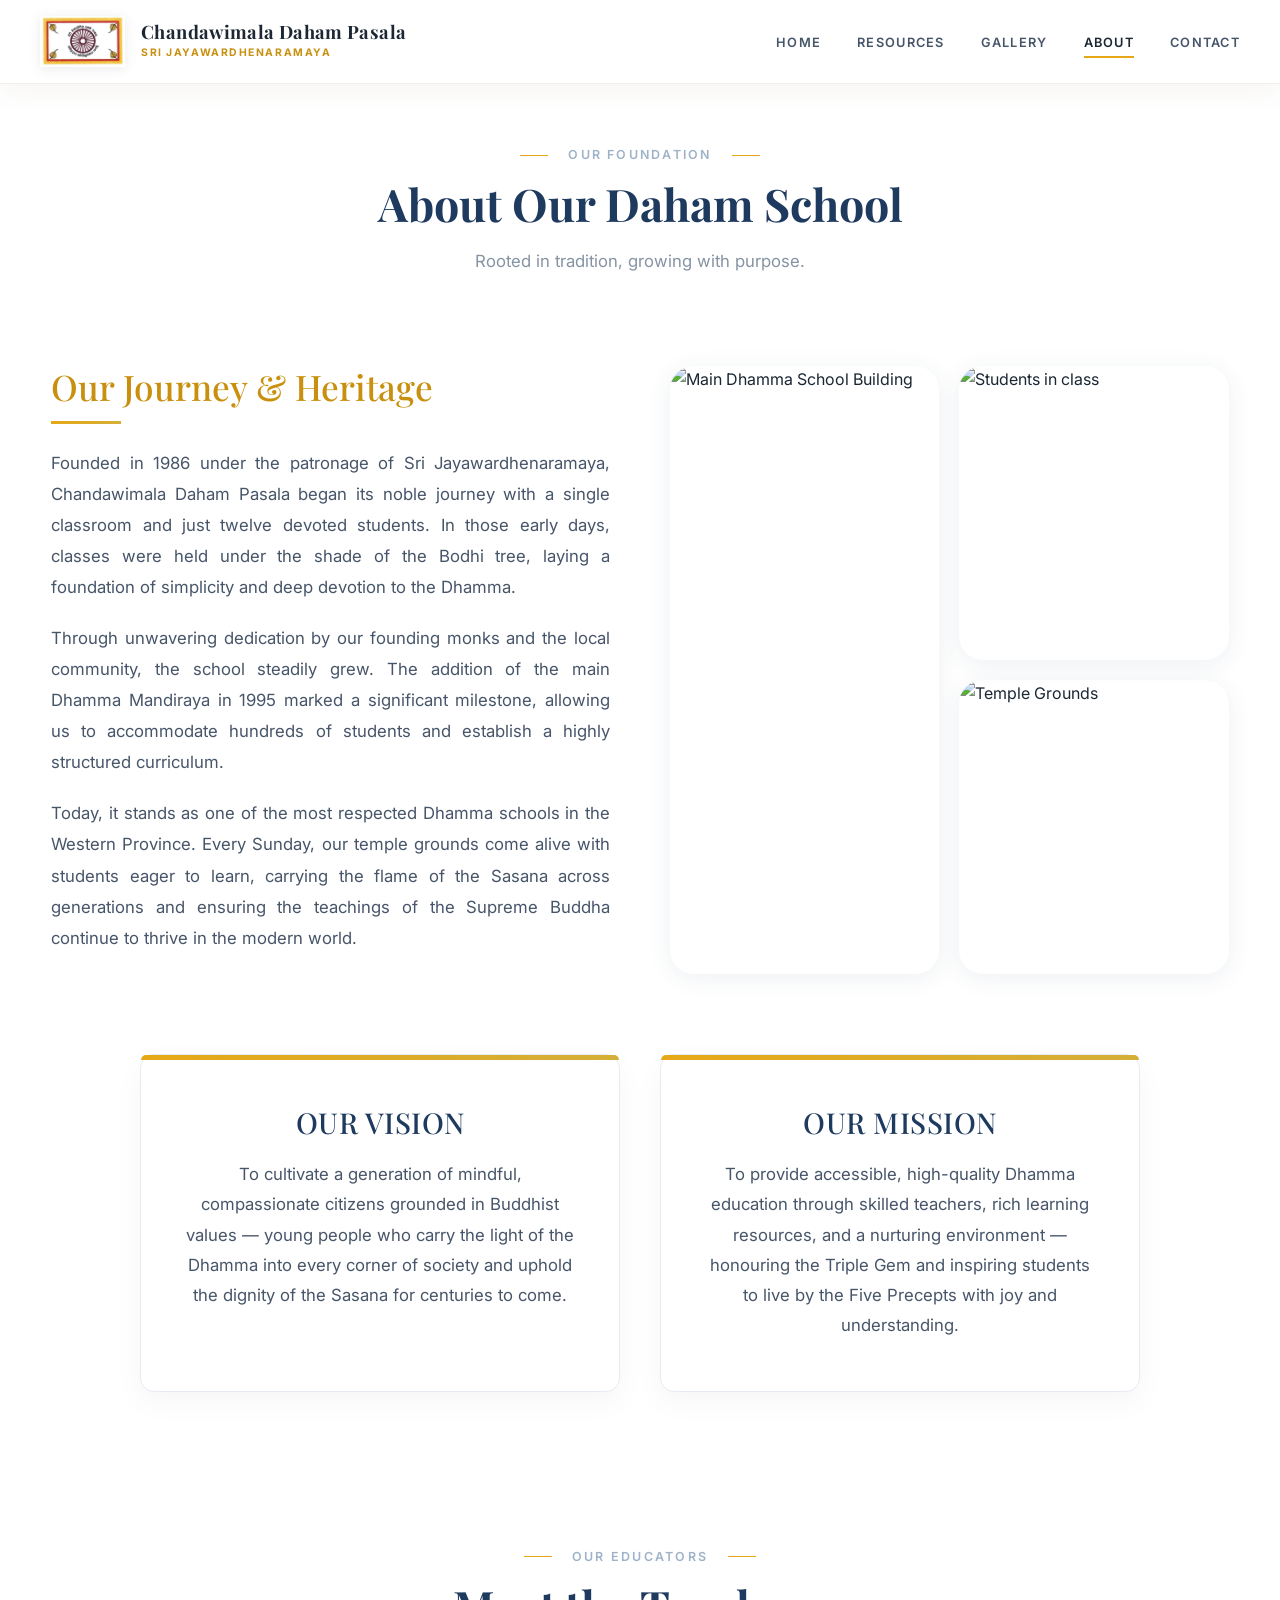
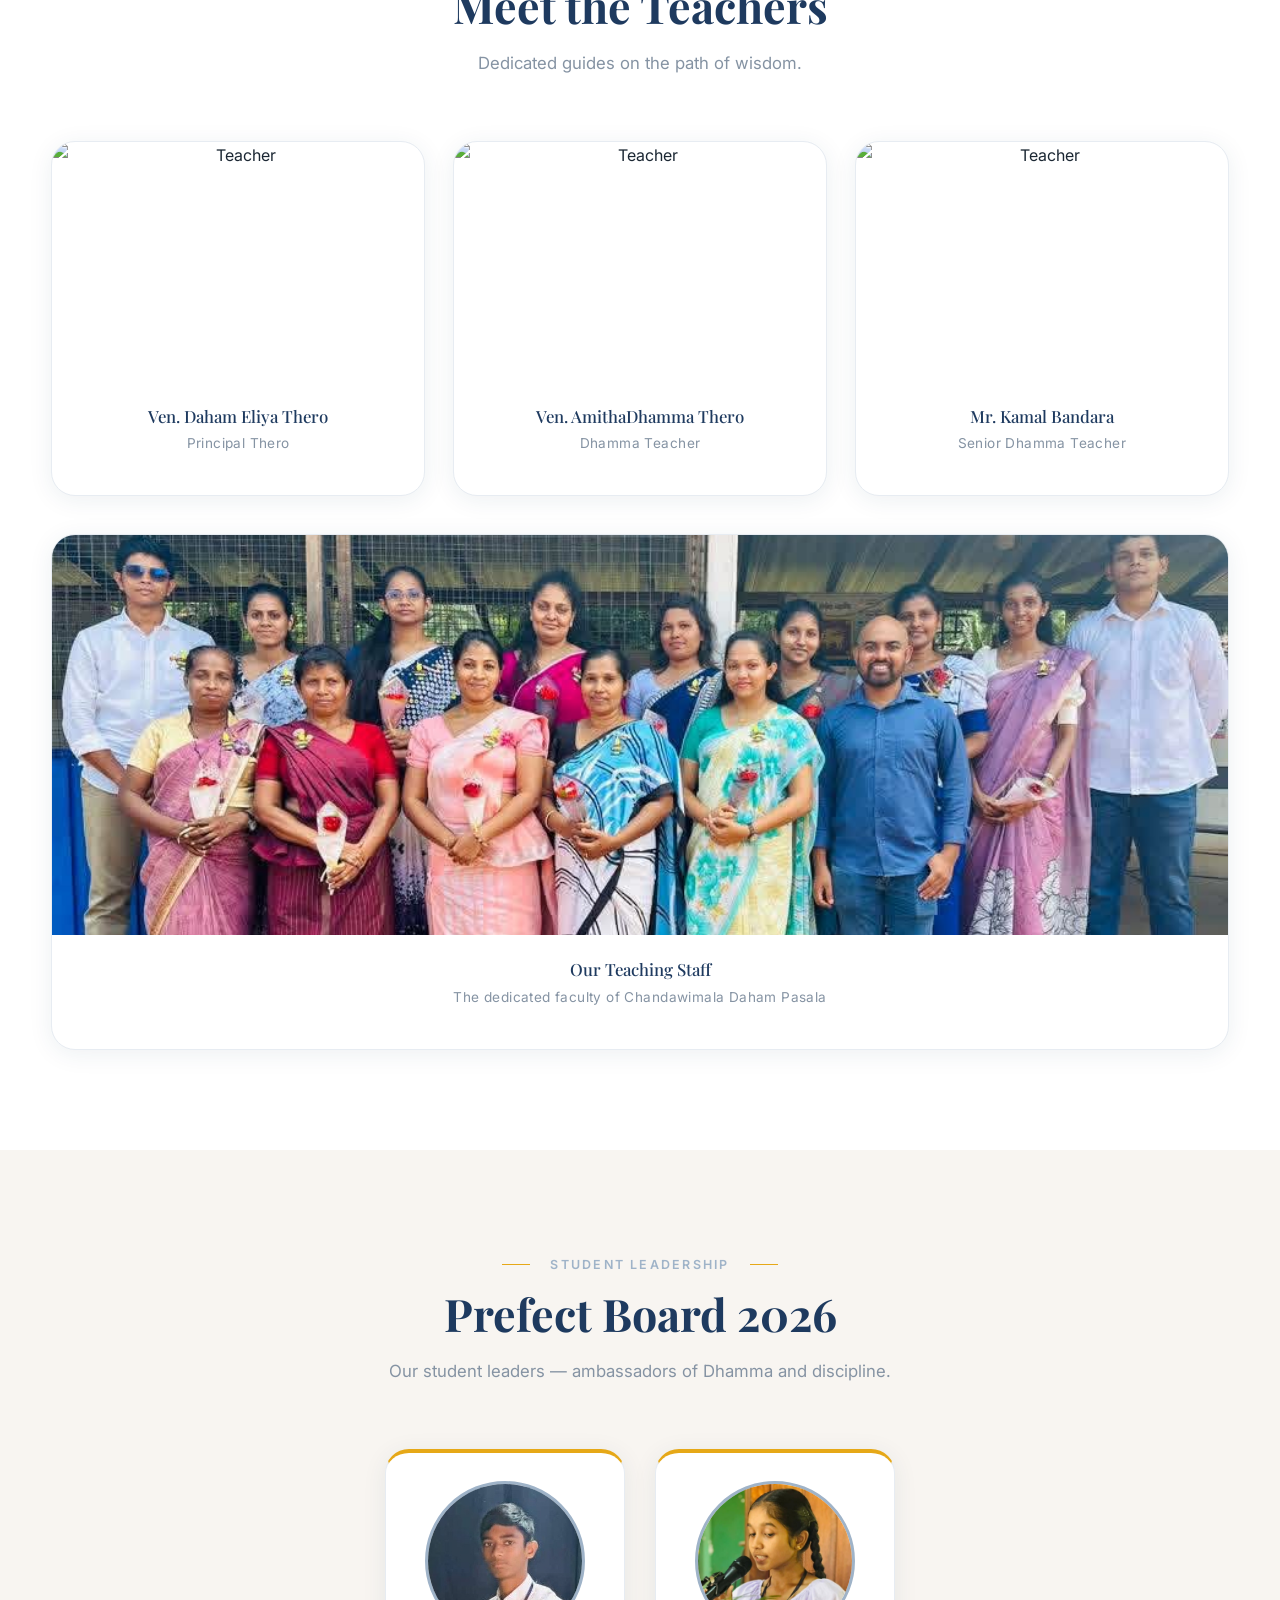
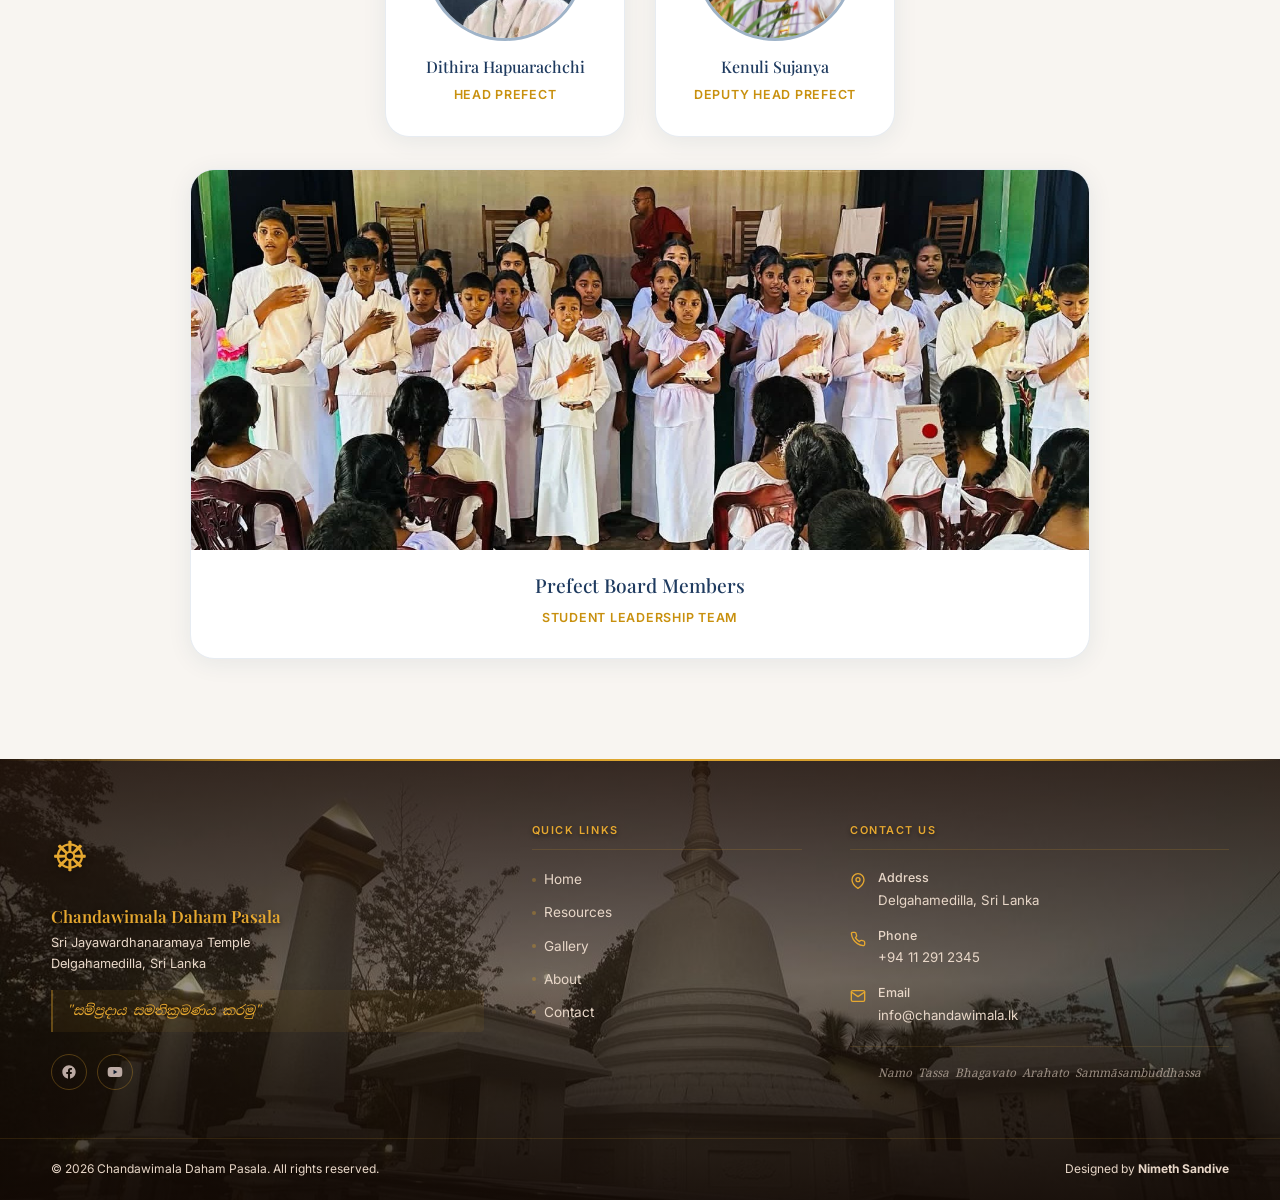
==== about.html @ 3c50608b "make the gallerypage" ====
<!DOCTYPE html>
<html lang="en">
<head>
  <meta charset="UTF-8" />
  <meta name="viewport" content="width=device-width, initial-scale=1.0" />
  <title>About Us | Chandawimala Daham Pasala</title>
  <link href="https://fonts.googleapis.com/css2?family=Playfair+Display:ital,wght@0,500;0,700;1,500&family=Noto+Serif+Sinhala:wght@400;600&family=Inter:wght@300;400;500;600&display=swap" rel="stylesheet" />
  <link rel="stylesheet" href="css/style.css" />
</head>
<body>

   <!-- NAVIGATION -->
  <header class="site-header" id="site-header" role="banner">
    <nav class="nav-inner" aria-label="Main navigation">
      <a href="index.html" class="nav-brand" aria-label="Chandawimala Daham Pasala home">
        <img src="assets/images/school-flag.png" alt="School Flag" class="nav-logo-img">

        <div class="nav-title">
          <span class="nav-title-main">Chandawimala Daham Pasala</span>
          <span class="nav-title-sub">Sri Jayawardhenaramaya</span>
        </div>
      </a>
      <button class="hamburger" id="hamburger" aria-label="Open menu" aria-expanded="false">
        <span></span><span></span><span></span>
      </button>
      <ul class="nav-links" id="nav-links" role="list">
        <li><a href="index.html" class="nav-link ">Home</a></li>
        <li><a href="resources.html" class="nav-link">Resources</a></li>
        <li><a href="gallery.html" class="nav-link">Gallery</a></li>
        <li><a href="about.html" class="nav-link active">About</a></li>
        <li><a href="contact.html" class="nav-link">Contact</a></li>
      </ul>
    </nav>
  </header>

  <main>


   <!-- ABOUT & HISTORY SECTION -->
    <section class="about section-pad" id="about" aria-labelledby="about-heading">
      <div class="container">
        <div class="section-header">
          <p class="section-eyebrow">Our Foundation</p>
          <h2 id="about-heading" class="section-title">About Our Daham School</h2>
          <p class="section-sub">Rooted in tradition, growing with purpose.</p>
        </div>

        <!--  History Section -->
        <div class="about-history-elaborate">
          <div class="history-text">
            <h3>Our Journey & Heritage</h3>
            <p>Founded in 1986 under the patronage of Sri Jayawardhenaramaya, Chandawimala Daham Pasala began its noble journey with a single classroom and just twelve devoted students. In those early days, classes were held under the shade of the Bodhi tree, laying a foundation of simplicity and deep devotion to the Dhamma.</p>
            <p>Through unwavering dedication by our founding monks and the local community, the school steadily grew. The addition of the main Dhamma Mandiraya in 1995 marked a significant milestone, allowing us to accommodate hundreds of students and establish a highly structured curriculum.</p>
            <p>Today, it stands as one of the most respected Dhamma schools in the Western Province. Every Sunday, our temple grounds come alive with students eager to learn, carrying the flame of the Sasana across generations and ensuring the teachings of the Supreme Buddha continue to thrive in the modern world.</p>
          </div>
          
          <!--Photo Grid -->
          <div class="history-photo-grid">
            <img src="https://placehold.co/400x600/6B2E1A/E6A817?text=Historic+Main+Building" alt="Main Dhamma School Building" class="history-img-large" loading="lazy" />
            <img src="https://placehold.co/300x290/4A1E0E/E6A817?text=Early+Classes" alt="Students in class" class="history-img-small" loading="lazy" />
            <img src="https://placehold.co/300x290/2C1810/E6A817?text=Temple+Grounds" alt="Temple Grounds" class="history-img-small" loading="lazy" />
          </div>
        </div>

        <!--  Vision & Mission Cards -->
        <div class="professional-cards">
          <article class="pro-card" tabindex="0">
            <div class="pro-card-accent"></div>
            <h3>Our Vision</h3>
            <p>To cultivate a generation of mindful, compassionate citizens grounded in Buddhist values — young people who carry the light of the Dhamma into every corner of society and uphold the dignity of the Sasana for centuries to come.</p>
          </article>
          
          <article class="pro-card" tabindex="0">
            <div class="pro-card-accent"></div>
            <h3>Our Mission</h3>
            <p>To provide accessible, high-quality Dhamma education through skilled teachers, rich learning resources, and a nurturing environment — honouring the Triple Gem and inspiring students to live by the Five Precepts with joy and understanding.</p>
          </article>
        </div>

      </div>
    </section>

    <!-- TEACHERS -->
    <section class="teachers section-pad" id="teachers" aria-labelledby="teachers-heading">
      <div class="container">
        <div class="section-header">
          <p class="section-eyebrow">Our Educators</p>
          <h2 id="teachers-heading" class="section-title">Meet the Teachers</h2>
          <p class="section-sub">Dedicated guides on the path of wisdom.</p>
        </div>
        <div class="teachers-grid">
          <!-- TOP 3 INDIVIDUAL TEACHERS -->
          <article class="teacher-card">
            <div class="teacher-image-wrap"><img src="./assets/images/ven daham eliya.jpg" alt="Teacher" class="teacher-image" loading="lazy" /></div>
            <div class="teacher-info">
              <h3>Ven. Daham Eliya Thero</h3>
              <p>Principal Thero</p>
              <div class="teacher-dhamma"></div>
            </div>
          </article>
          <article class="teacher-card">
            <div class="teacher-image-wrap"><img src="./assets/images/amithadamma-thero.JPG" alt="Teacher" class="teacher-image" loading="lazy" /></div>
            <div class="teacher-info">
              <h3>Ven. AmithaDhamma Thero</h3>
              <p>Dhamma Teacher</p>
              <div class="teacher-dhamma"></div>
            </div>
          </article>
          <article class="teacher-card">
            <div class="teacher-image-wrap"><img src="https://placehold.co/280x300/3D1F0F/E6A817?text=Mr.+Bandara" alt="Teacher" class="teacher-image" loading="lazy" /></div>
            <div class="teacher-info">
              <h3>Mr. Kamal Bandara</h3>
              <p>Senior Dhamma Teacher</p>
              <div class="teacher-dhamma"></div>
            </div>
          </article>

          <!-- NEW LARGE GROUP PHOTO BOX -->
          <article class="teacher-group-card">
            <div class="teacher-group-image-wrap">
              <img src="./assets/images/hero-bg-3.png" alt="Teaching Staff" class="teacher-group-image" loading="lazy" />
            </div>
            <div class="teacher-info">
              <h3>Our Teaching Staff</h3>
              <p>The dedicated faculty of Chandawimala Daham Pasala</p>
              <div class="teacher-dhamma"></div>
            </div>
          </article>
        </div>
      </div>
    </section>

    <!-- PREFECTS -->
    <section class="prefects section-pad" id="prefects" aria-labelledby="prefects-heading">
      <div class="container">
        <div class="section-header">
          <p class="section-eyebrow">Student Leadership</p>
          <h2 id="prefects-heading" class="section-title">Prefect Board 2026</h2>
          <p class="section-sub">Our student leaders — ambassadors of Dhamma and discipline.</p>
        </div>
        <div class="prefects-layout">
          
          <!-- TOP 2 BOXES (Head & Deputy - Now Identical) -->
          <div class="prefect-tier prefect-tier--top">
            <article class="prefect-card prefect-card--leader">
              <div class="prefect-image-wrap"><img src="./assets/images/headprefect-chandawimala.JPG" alt="Head Prefect" class="prefect-image" loading="lazy" /></div>
              <h3>Dithira Hapuarachchi</h3>
              <span class="prefect-role">Head Prefect</span>
            </article>
            
            <article class="prefect-card prefect-card--leader">
              <div class="prefect-image-wrap"><img src="./assets/images/deputychandawimala.JPG" alt="Deputy" class="prefect-image" loading="lazy" /></div>
              <h3>Kenuli Sujanya</h3>
              <span class="prefect-role">Deputy Head Prefect</span>
            </article>
          </div>

          <!-- LARGE PREFECT BOARD GROUP PHOTO -->
          <div class="prefect-group-card">
            <img src="./assets/images/prefect board.JPG" alt="Prefect Board" class="prefect-group-image" loading="lazy" />
            <div class="prefect-group-info">
              <h3>Prefect Board Members</h3>
              <span class="prefect-role">Student Leadership Team</span>
            </div>
          </div>

        </div>
      </div>
    </section>
  <!-- FOOTER -->
  <footer class="site-footer" role="contentinfo">
    
    <!-- Background Layers (Controlled by your CSS) -->
    <div class="footer-bg-image" aria-hidden="true"></div>
    <div class="footer-bg-overlay" aria-hidden="true"></div>
    <div class="footer-saffron-line" aria-hidden="true"></div>
    
    <!-- Real Content sits on top -->
    <div class="footer-content">
      <div class="footer-top">
        <div class="container footer-top-grid">
          
          <!-- Column 1: Brand -->
          <div class="footer-brand">
            <div class="footer-dharma" aria-hidden="true">&#x2638;&#xFE0E;</div>
            <h3>Chandawimala Daham Pasala</h3>
            <p class="footer-tagline">Sri Jayawardhanaramaya Temple<br />Delgahamedilla, Sri Lanka</p>
            <p class="footer-quote">"සම්ප්‍රදාය සමතික්‍රමණය කරමු"</p>
            
            <div class="footer-social">
              <a href="#" class="social-link" aria-label="Facebook">
                <svg width="16" height="16" viewBox="0 0 24 24" fill="currentColor"><path d="M22 12.07C22 6.5 17.52 2 12 2S2 6.5 2 12.07c0 5 3.66 9.15 8.44 9.93v-7.03H7.9v-2.9h2.54V9.84c0-2.5 1.49-3.89 3.78-3.89 1.1 0 2.24.2 2.24.2v2.47h-1.26c-1.24 0-1.63.78-1.63 1.57v1.88h2.78l-.45 2.9h-2.33V22c4.78-.78 8.44-4.93 8.44-9.93Z"></path></svg>
              </a>
              <a href="#" class="social-link" aria-label="YouTube">
                <svg width="16" height="16" viewBox="0 0 24 24" fill="currentColor"><path d="M23 12s0-3.4-.43-5a3 3 0 0 0-2.1-2.1C18.9 4.5 12 4.5 12 4.5s-6.9 0-8.47.4A3 3 0 0 0 1.43 7C1 8.6 1 12 1 12s0 3.4.43 5a3 3 0 0 0 2.1 2.1c1.57.4 8.47.4 8.47.4s6.9 0 8.47-.4a3 3 0 0 0 2.1-2.1c.43-1.6.43-5 .43-5Z"></path><path d="M9.8 15.3 15.5 12 9.8 8.7Z" fill="#0d1b2e"></path></svg>
              </a>
            </div>
          </div>

          <!-- Column 2: Quick Links -->
          <div class="footer-links-col">
            <h4>Quick Links</h4>
            <ul role="list">
              <li><a href="index.html">Home</a></li>
              <li><a href="resources.html">Resources</a></li>
              <li><a href="gallery.html">Gallery</a></li>
              <li><a href="about.html">About</a></li>
              <li><a href="contact.html">Contact</a></li>
            </ul>
          </div>

          <!-- Column 3: Contact Info -->
          <div class="footer-contact">
            <h4>Contact Us</h4>
            
            <div class="footer-contact-row">
              <div class="footer-contact-icon">
                <!-- Location SVG -->
                <svg width="16" height="16" viewBox="0 0 24 24" fill="none" stroke="currentColor" stroke-width="2" stroke-linecap="round" stroke-linejoin="round"><path d="M21 10c0 7-9 13-9 13s-9-6-9-13a9 9 0 0 1 18 0z"></path><circle cx="12" cy="10" r="3"></circle></svg>
              </div>
              <div class="footer-contact-text">
                <strong>Address</strong>
                Delgahamedilla, Sri Lanka
              </div>
            </div>

            <div class="footer-contact-row">
              <div class="footer-contact-icon">
                <!-- Phone SVG -->
                <svg width="16" height="16" viewBox="0 0 24 24" fill="none" stroke="currentColor" stroke-width="2" stroke-linecap="round" stroke-linejoin="round"><path d="M22 16.92v3a2 2 0 0 1-2.18 2 19.79 19.79 0 0 1-8.63-3.07 19.5 19.5 0 0 1-6-6 19.79 19.79 0 0 1-3.07-8.67A2 2 0 0 1 4.11 2h3a2 2 0 0 1 2 1.72 12.84 12.84 0 0 0 .7 2.81 2 2 0 0 1-.45 2.11L8.09 9.91a16 16 0 0 0 6 6l1.27-1.27a2 2 0 0 1 2.11-.45 12.84 12.84 0 0 0 2.81.7A2 2 0 0 1 22 16.92z"></path></svg>
              </div>
              <div class="footer-contact-text">
                <strong>Phone</strong>
                +94 11 291 2345
              </div>
            </div>

            <div class="footer-contact-row">
              <div class="footer-contact-icon">
                <!-- Email SVG -->
                <svg width="16" height="16" viewBox="0 0 24 24" fill="none" stroke="currentColor" stroke-width="2" stroke-linecap="round" stroke-linejoin="round"><path d="M4 4h16c1.1 0 2 .9 2 2v12c0 1.1-.9 2-2 2H4c-1.1 0-2-.9-2-2V6c0-1.1.9-2 2-2z"></path><polyline points="22,6 12,13 2,6"></polyline></svg>
              </div>
              <div class="footer-contact-text">
                <strong>Email</strong>
                info@chandawimala.lk
              </div>
            </div>

            <p class="footer-pali">Namo Tassa Bhagavato Arahato Sammāsambuddhassa</p>
          </div>
          
        </div>
      </div>

      <!-- Bottom Bar -->
      <div class="footer-bottom">
        <div class="container footer-bottom-inner">
          <p>&copy; <span id="copy-year"></span> Chandawimala Daham Pasala. All rights reserved.</p>
          <p class="footer-heritage">Designed by <strong>Nimeth Sandive</strong></p>
        </div>
      </div>
    </div>
  </footer>

<button class="back-to-top" id="back-to-top" aria-label="Back to top">&#x25B2;</button>
  <script src="js/script.js"></script>
</body>
</html>
---- css/style.css ----
/* ════════════════════════════════════════════
   CHANDAWIMALA DAHAM PASALA
   style.css — Complete Stylesheet (White & Navy Professional Theme)
   ════════════════════════════════════════════ */

/* ── DESIGN TOKENS ── */
:root {
  --saffron:      #E6A817;
  --saffron-light:#F5C84A;
  --saffron-deep: #C8900E;
  
  /* Professional Navy / Slate Theme Colors */
  --ink-pale:  #E7ECF2; /* Cool pale slate for backgrounds */
  --ink-soft:    #9FB3C8; /* Medium slate-blue for accents and borders */
  --ink-deep:   #1E3A5F; /* Deep navy for headings and contrast */
  
  --cream:        #FFFFFF; /* Base background is now pure white */
  --cream-dark:   #F8F5F1; /* Off-white for section contrast */
  --gold:         #D4AF37;
  --gold-light:   #E8D07A;
  --white:        #FFFFFF;
  
  --text-dark:    #1B2733;
  --text-mid:     #475569;
  --text-light:   #8593A3;
  
  --shadow-warm:  0 4px 24px rgba(30, 58, 95, 0.08);
  --shadow-deep:  0 12px 48px rgba(30, 58, 95, 0.15);
  --radius-sm:    6px;
  --radius-md:    14px;
  --radius-lg:    24px;
  --nav-h:        76px;
  --transition:   0.32s cubic-bezier(0.4, 0, 0.2, 1);
}

/* ── RESET & BASE ── */
*, *::before, *::after { box-sizing: border-box; margin: 0; padding: 0; }

html {
  scroll-behavior: smooth;
  font-size: 16px;
}

body {
  font-family: 'Inter', system-ui, sans-serif;
  color: var(--text-dark);
  background: var(--cream);
  line-height: 1.7;
  overflow-x: hidden;
}

img { display: block; max-width: 100%; height: auto; }
a { color: inherit; text-decoration: none; }
ul { list-style: none; }
button { cursor: pointer; border: none; background: none; font-family: inherit; }

/* ── TYPOGRAPHY ── */
h1, h2, h3 { font-family: 'Playfair Display', Georgia, serif; line-height: 1.2; }
h1 { font-size: clamp(2.6rem, 6vw, 5rem); font-weight: 700; }
h2 { font-size: clamp(1.8rem, 3.5vw, 2.8rem); font-weight: 700; }
h3 { font-size: clamp(1.1rem, 2vw, 1.4rem); font-weight: 500; }

/* ── FOCUS VISIBLE ── */
:focus-visible {
  outline: 3px solid var(--saffron);
  outline-offset: 3px;
  border-radius: 3px;
}

/* ── CONTAINER ── */
.container {
  width: 92%;
  max-width: 1220px;
  margin: 0 auto;
}

/* ── SECTION PADDING ── */
.section-pad { padding: 100px 0; }

/* ── SECTION HEADER ── */
.section-header {
  text-align: center;
  margin-bottom: 64px;
}

.section-eyebrow {
  display: inline-block;
  font-size: 0.78rem;
  font-weight: 600;
  letter-spacing: 0.18em;
  text-transform: uppercase;
  color: var(--ink-soft);
  margin-bottom: 12px;
  position: relative;
  padding: 0 20px;
}

.section-eyebrow::before,
.section-eyebrow::after {
  content: '';
  position: absolute;
  top: 50%;
  width: 28px;
  height: 1px;
  background: var(--saffron);
}
.section-eyebrow::before { right: 100%; }
.section-eyebrow::after  { left: 100%; }

.section-title {
  color: var(--ink-deep);
  margin-bottom: 16px;
}

.section-sub {
  color: var(--text-light);
  font-size: 1.05rem;
  max-width: 560px;
  margin: 0 auto;
}

.section-cta { text-align: center; margin-top: 52px; }

/* ── DIVIDER ORNAMENT ── */
.divider-ornament {
  text-align: left;
  color: var(--saffron);
  font-size: 1.6rem;
  margin: 20px 0;
  line-height: 1;
}

/* ══════════════════════════════════════════
   BUTTONS
══════════════════════════════════════════ */
.btn {
  display: inline-flex;
  align-items: center;
  gap: 8px;
  padding: 14px 34px;
  border-radius: 50px;
  font-size: 0.9rem;
  font-weight: 600;
  letter-spacing: 0.04em;
  transition: all var(--transition);
  cursor: pointer;
}

.btn-primary {
  background: #C49A2A;
  color: #1a1209;
  box-shadow: 0 4px 18px rgba(196, 154, 42, 0.38);
}
.btn-primary:hover {
  background: #D4AA35;
  box-shadow: 0 8px 28px rgba(196, 154, 42, 0.55);
  transform: translateY(-2px);
}

.btn-outline {
  background: rgba(255, 255, 255, 0.08);
  color: #fff;
  border: 1.5px solid rgba(255, 255, 255, 0.45);
}
.btn-outline:hover {
  background: rgba(255, 255, 255, 0.16);
  border-color: rgba(255, 255, 255, 0.75);
  color: #fff; /* stays white — no more disappearing text */
  transform: translateY(-2px);
}

/* Remove the override rules for span/svg — they're no longer needed */
/* ══════════════════════════════════════════
   NAVIGATION (Premium & Professional)
══════════════════════════════════════════ */
:root {
  /* Slightly taller nav bar for a premium feel */
  --nav-h: 84px; 
}

.site-header {
  position: fixed;
  top: 0;
  left: 0;
  right: 0;
  z-index: 1000;
  height: var(--nav-h);
  background: rgba(255, 255, 255, 0.98); 
  backdrop-filter: blur(16px);
  /* Softer, wider premium shadow and subtle border */
  box-shadow: 0 4px 30px rgba(122, 92, 67, 0.08); 
  border-bottom: 1px solid rgba(122, 92, 67, 0.1); 
  transition: all var(--transition);
}

.nav-inner {
  height: 100%;
  display: flex;
  align-items: center;
  justify-content: space-between;
  max-width: 1340px;
  margin: 0 auto;
  padding: 0 40px;
}

.nav-brand {
  display: flex;
  align-items: center;
  gap: 16px;
  text-decoration: none;
  transition: opacity var(--transition);
}

.nav-brand:hover {
  opacity: 0.9;
}

.nav-logo-img {
  height: 52px; 
  width: auto;
  object-fit: contain;
  filter: drop-shadow(0 2px 6px rgba(0,0,0,0.08));
}

.nav-title { 
  display: flex; 
  flex-direction: column; 
  justify-content: center; 
}

.nav-title-main {
  font-family: 'Playfair Display', serif;
  font-size: 1.15rem;
  font-weight: 700;
  color: var(--brown-dark); 
  line-height: 1.1;
  letter-spacing: 0.02em;
}

.nav-title-sub {
  font-size: 0.65rem;
  font-weight: 700;
  color: var(--saffron-deep);
  text-transform: uppercase;
  letter-spacing: 0.15em;
  margin-top: 2px;
}

.nav-links {
  display: flex;
  align-items: center;
  gap: 36px; /* Elegant spacing between links */
}

/* Premium Animated Underline Links */
.nav-link {
  position: relative;
  font-size: 0.8rem;
  font-weight: 600;
  color: var(--text-mid);
  padding: 8px 0;
  text-transform: uppercase;
  letter-spacing: 0.1em;
  transition: color var(--transition);
}

.nav-link::after {
  content: '';
  position: absolute;
  bottom: 0;
  left: 0;
  width: 100%;
  height: 2px;
  background-color: var(--saffron);
  transform: scaleX(0);
  transform-origin: right;
  transition: transform 0.4s cubic-bezier(0.4, 0, 0.2, 1);
}

.nav-link:hover,
.nav-link.active {
  color: var(--brown-dark);
}

.nav-link:hover::after,
.nav-link.active::after {
  transform: scaleX(1);
  transform-origin: left;
}


/* ══════════════════════════════════════════
   HERO (Updated for Slider)
══════════════════════════════════════════ */
.hero {
  position: relative;
  margin-top: var(--nav-h); 
  height: calc(100vh - var(--nav-h)); 
  min-height: 600px;
  display: flex;
  align-items: center;
  justify-content: center;
  overflow: hidden;
}

/* NEW SLIDER CSS */
.hero-slider {
  position: absolute;
  inset: 0;
  overflow: hidden;
  z-index: 0;
}

.hero-slider .slide {
  position: absolute;
  inset: 0;
  background-size: cover;
  background-position: center 15%;
  background-repeat: no-repeat;
  opacity: 0; /* Hide all slides by default */
  transition: opacity 1.5s ease-in-out, transform 8s linear;
  transform: scale(1.05); /* Slight zoom out start */
}

/* The active slide becomes visible and slowly zooms in */
.hero-slider .slide.active {
  opacity: 1;
  transform: scale(1.12); 
}

.hero-overlay {
  position: absolute;
  inset: 0;
  background: rgba(0, 0, 0, 0.65);
  z-index: 1;
}



.hero-particles {
  position: absolute;
  inset: 0;
  pointer-events: none;
}

.particle {
  position: absolute;
  width: 4px;
  height: 4px;
  border-radius: 50%;
  background: var(--saffron);
  opacity: 0;
  animation: float-particle var(--dur, 6s) ease-in-out var(--delay, 0s) infinite;
}

@keyframes float-particle {
  0%   { opacity: 0; transform: translateY(0) scale(0.5); }
  30%  { opacity: 0.7; }
  70%  { opacity: 0.4; }
  100% { opacity: 0; transform: translateY(-120px) scale(1); }
}

.hero-content {
  position: relative;
  z-index: 2;
  text-align: center;
  color: var(--white);
  padding: 0 24px;
  max-width: 860px;
  animation: fade-up 1.1s ease both;
}

@keyframes fade-up {
  from { opacity: 0; transform: translateY(36px); }
  to   { opacity: 1; transform: translateY(0); }
}

.hero-dharma {
  font-size: 4rem;
  color: var(--saffron);
  margin-bottom: 12px;
  display: block;
  filter: drop-shadow(0 0 16px rgba(230,168,23,0.7));
  animation: dharma-glow 3s ease-in-out infinite alternate, fade-up 1s ease both;
}

@keyframes dharma-glow {
  from { filter: drop-shadow(0 0 12px rgba(230,168,23,0.5)); }
  to   { filter: drop-shadow(0 0 28px rgba(230,168,23,0.9)); }
}

.hero-eyebrow {
  font-size: 0.8rem;
  letter-spacing: 0.2em;
  text-transform: uppercase;
  color: var(--saffron);
  margin-bottom: 16px;
  font-weight: 500;
  animation: fade-up 1s 0.2s ease both;
}

.hero-title {
  font-size: clamp(2.8rem, 7vw, 5.5rem);
  font-weight: 700;
  line-height: 1.1;
  margin-bottom: 20px;
  color: var(--white);
  animation: fade-up 1s 0.35s ease both;
}

.hero-title em {
  font-style: italic;
  color: var(--saffron-light);
}

.hero-motto {
  font-size: clamp(0.9rem, 2vw, 1.15rem);
  color: rgba(255,255,255,0.78);
  margin-bottom: 44px;
  letter-spacing: 0.02em;
  font-family: 'Noto Serif Sinhala', serif;
  animation: fade-up 1s 0.5s ease both;
}

.hero-actions {
  display: flex;
  gap: 16px;
  justify-content: center;
  flex-wrap: wrap;
  animation: fade-up 1s 0.65s ease both;
}

.hero-scroll {
  position: absolute;
  bottom: 36px;
  left: 50%;
  transform: translateX(-50%);
  display: flex;
  flex-direction: column;
  align-items: center;
  gap: 8px;
  z-index: 2;
  animation: fade-up 1s 1s ease both;
}

.scroll-line {
  width: 1px;
  height: 44px;
  background: linear-gradient(to bottom, var(--saffron), transparent);
  animation: scroll-pulse 2s ease-in-out infinite;
}

@keyframes scroll-pulse {
  0%, 100% { opacity: 0.4; transform: scaleY(1); }
  50% { opacity: 1; transform: scaleY(1.15); }
}

.scroll-label {
  font-size: 0.68rem;
  letter-spacing: 0.18em;
  text-transform: uppercase;
  color: rgba(255,255,255,0.5);
}

/* ══════════════════════════════════════════
   WELCOME
══════════════════════════════════════════ */
.welcome { background: var(--cream); }

.welcome-grid {
  display: grid;
  grid-template-columns: 1fr 1.4fr;
  gap: 80px;
  align-items: center;
}

.welcome-image-frame {
  position: relative;
}

.welcome-image {
  width: 100%;
  border-radius: var(--radius-lg);
  box-shadow: var(--shadow-deep);
  transition: transform var(--transition);
}

.welcome-image:hover { transform: translateY(-6px); }

.welcome-image-frame::before {
  content: '';
  position: absolute;
  inset: -12px;
  border: 2px solid var(--saffron);
  border-radius: calc(var(--radius-lg) + 12px);
  opacity: 0.35;
  z-index: -1;
}

.welcome-image-badge {
  position: absolute;
  bottom: 28px;
  right: -20px;
  background: var(--white);
  color: var(--ink-deep);
  padding: 12px 20px;
  border-radius: var(--radius-md);
  font-size: 0.82rem;
  font-weight: 600;
  display: flex;
  align-items: center;
  gap: 8px;
  box-shadow: var(--shadow-warm);
  letter-spacing: 0.05em;
  border: 1px solid var(--ink-pale);
}

.badge-dharma { font-size: 1.2rem; color: var(--saffron); }

.welcome-quote {
  font-family: 'Playfair Display', serif;
  font-style: italic;
  font-size: 1.15rem;
  color: var(--ink-deep);
  border-left: 3px solid var(--saffron);
  padding: 12px 0 12px 20px;
  margin: 20px 0 24px;
  line-height: 1.6;
}

.welcome-body {
  color: var(--text-mid);
  margin-bottom: 16px;
  font-size: 0.97rem;
}

.welcome-sig {
  margin-top: 24px;
  font-weight: 600;
  color: var(--ink-deep);
  font-size: 0.9rem;
}

.welcome-sig em {
  color: var(--text-light);
  font-style: italic;
  font-weight: 400;
}

/* ══════════════════════════════════════════
   STATISTICS
══════════════════════════════════════════ */
.stats-section {
  background: var(--ink-pale);
  padding: 72px 0;
  position: relative;
  overflow: hidden;
  border-top: 1px solid var(--ink-soft);
  border-bottom: 1px solid var(--ink-soft);
}

.stats-section::before {
  content: '\2638\FE0E';
  position: absolute;
  font-size: 28rem;
  color: rgba(30, 58, 95, 0.03);
  right: -6%;
  top: -30%;
  line-height: 1;
  pointer-events: none;
}

.stats-grid {
  display: grid;
  grid-template-columns: repeat(4, 1fr);
  gap: 2px;
}

.stat-card {
  display: flex;
  flex-direction: column;
  align-items: center;
  text-align: center;
  padding: 48px 24px;
  color: var(--text-mid);
  position: relative;
  transition: background var(--transition);
}

.stat-card:not(:last-child)::after {
  content: '';
  position: absolute;
  right: 0;
  top: 20%;
  height: 60%;
  width: 1px;
  background: var(--ink-soft);
}

.stat-card:hover { background: rgba(255,255,255,0.4); }

.stat-icon {
  font-size: 2rem;
  margin-bottom: 16px;
  color: var(--saffron-deep);
}

.stat-number {
  font-family: 'Playfair Display', serif;
  font-size: clamp(2.5rem, 5vw, 3.8rem);
  font-weight: 700;
  color: var(--ink-deep);
  line-height: 1;
}

.stat-suffix {
  font-size: 1.6rem;
  color: var(--ink-deep);
  font-weight: 700;
  align-self: flex-start;
  margin-top: 6px;
}

.stat-label {
  margin-top: 12px;
  font-size: 0.85rem;
  color: var(--text-mid);
  letter-spacing: 0.06em;
  text-transform: uppercase;
  font-weight: 600;
}

/* ══════════════════════════════════════════
   ABOUT
══════════════════════════════════════════ */
.about { background: var(--cream);
padding-top: 140px;
 }


.about-card {
  background: var(--white);
  border-radius: var(--radius-lg);
  padding: 44px 36px;
  box-shadow: var(--shadow-warm);
  transition: transform var(--transition), box-shadow var(--transition);
  border-top: 4px solid transparent;
  position: relative;
  overflow: hidden;
  outline: none;
  border: 1px solid var(--ink-pale);
}

.about-card::after {
  content: '';
  position: absolute;
  top: 0;
  left: 0;
  right: 0;
  height: 4px;
  background: linear-gradient(90deg, var(--saffron), var(--gold));
  transform: scaleX(0);
  transform-origin: left;
  transition: transform var(--transition);
}

.about-card:hover::after,
.about-card:focus::after { transform: scaleX(1); }

.about-card:hover,
.about-card:focus {
  transform: translateY(-8px);
  box-shadow: var(--shadow-deep);
}

.about-card-icon {
  font-size: 2.4rem;
  margin-bottom: 20px;
  display: block;
}

.about-card h3 {
  color: var(--ink-deep);
  margin-bottom: 14px;
  font-size: 1.3rem;
}

.about-card p {
  color: var(--text-mid);
  font-size: 0.95rem;
  line-height: 1.75;
}
/* ══════════════════════════════════════════
   ABOUT HISTORY PARAGRAPH & IMAGE
══════════════════════════════════════════ */
.about-history {
  display: flex;
  align-items: center;
  gap: 40px;
  margin-bottom: 60px; 
  background: var(--white);
  padding: 40px;
  border-radius: var(--radius-lg);
  box-shadow: var(--shadow-warm);
  border: 1px solid var(--ink-pale);
}

.history-content {
  flex: 1.2;
}

.history-content h3 {
  color: var(--saffron-deep);
  font-size: 1.8rem;
  margin-bottom: 16px;
}

.history-content p {
  color: var(--text-mid);
  line-height: 1.8;
  margin-bottom: 16px;
  font-size: 1.05rem;
}

.history-content p:last-child {
  margin-bottom: 0;
}

.history-image-wrap {
  flex: 1;
  border-radius: var(--radius-md);
  overflow: hidden;
  box-shadow: 0 4px 15px rgba(0,0,0,0.1);
}

.history-image {
  width: 100%;
  height: 100%;
  object-fit: cover;
  display: block;
  transition: transform 0.5s ease;
}

.about-history:hover .history-image {
  transform: scale(1.03); /* Slight zoom effect on hover */
}
/* ══════════════════════════════════════════
   EXPANDED HISTORY SECTION & PHOTO GRID
══════════════════════════════════════════ */
.about-history-elaborate {
  display: grid;
  grid-template-columns: 1fr 1fr;
  gap: 60px;
  margin-top: 90px;
  margin-bottom: 80px;
  align-items: center;
}

.history-text h3 {
  color: var(--saffron-deep, #b45309);
  font-family: 'Playfair Display', serif;
  font-size: 2.2rem;
  margin-bottom: 24px;
  position: relative;
  padding-bottom: 16px;
}

/* Elegant gold underline for the history title */
.history-text h3::after {
  content: '';
  position: absolute;
  bottom: 0;
  left: 0;
  width: 70px;
  height: 3px;
  background: linear-gradient(90deg, var(--saffron), var(--gold));
}

.history-text p {
  color: var(--text-mid);
  line-height: 1.85;
  margin-bottom: 20px;
  font-size: 1.05rem;
  text-align: justify;
}

/* 3-Image Masonry Layout */
.history-photo-grid {
  display: grid;
  grid-template-columns: repeat(2, 1fr);
  grid-template-rows: repeat(2, 1fr);
  gap: 20px;
  height: 100%;
}

.history-img-large {
  grid-row: 1 / span 2;
  width: 100%;
  height: 100%;
  object-fit: cover;
  border-radius: var(--radius-lg);
  box-shadow: var(--shadow-warm);
}

.history-img-small {
  width: 100%;
  height: 100%;
  object-fit: cover;
  border-radius: var(--radius-lg);
  box-shadow: var(--shadow-warm);
}

/* ══════════════════════════════════════════
   PROFESSIONAL VISION & MISSION CARDS
══════════════════════════════════════════ */
.professional-cards {
  display: grid;
  grid-template-columns: repeat(2, 1fr);
  gap: 40px;
  max-width: 1000px;
  margin: 0 auto;
}

.pro-card {
  background: var(--white);
  padding: 50px 40px;
  box-shadow: 0 10px 30px rgba(0,0,0,0.04);
  position: relative;
  border: 1px solid var(--ink-pale);
  transition: transform 0.4s ease, box-shadow 0.4s ease;
  text-align: center;
  border-radius: var(--radius-md); /* Subtle rounded corners */
}

/* Stylish top border instead of emojis */
.pro-card-accent {
  position: absolute;
  top: 0;
  left: 0;
  width: 100%;
  height: 5px;
  background: linear-gradient(90deg, var(--saffron), var(--gold));
  border-top-left-radius: var(--radius-md);
  border-top-right-radius: var(--radius-md);
}

.pro-card:hover {
  transform: translateY(-8px);
  box-shadow: 0 15px 40px rgba(0,0,0,0.08);
}

.pro-card h3 {
  font-family: 'Playfair Display', serif;
  font-size: 1.8rem;
  color: var(--ink-deep);
  margin-bottom: 20px;
  letter-spacing: 0.5px;
  text-transform: uppercase;
}

.pro-card p {
  color: var(--text-mid);
  font-size: 1.05rem;
  line-height: 1.8;
}





/* ══════════════════════════════════════════
   NOTICES
══════════════════════════════════════════ */
.notices { background: var(--cream-dark); }

.notices-grid {
  display: grid;
  grid-template-columns: repeat(3, 1fr);
  gap: 28px;
}

.notice-card {
  background: var(--white);
  border-radius: var(--radius-md);
  overflow: hidden;
  box-shadow: var(--shadow-warm);
  transition: transform var(--transition), box-shadow var(--transition);
  display: flex;
  flex-direction: column;
  border: 1px solid var(--ink-pale);
}

.notice-card:hover { transform: translateY(-6px); box-shadow: var(--shadow-deep); }

.notice-card--featured {
  background: var(--ink-pale);
  border-color: var(--ink-soft);
}

.notice-card--featured .notice-body h3,
.notice-card--featured .notice-body p { color: var(--text-dark); }

.notice-card--featured .notice-body h3 { color: var(--ink-deep); }

.notice-date {
  background: var(--ink-pale);
  color: var(--ink-deep);
  padding: 20px 24px;
  display: flex;
  flex-direction: column;
  align-items: flex-start;
  border-bottom: 1px solid var(--ink-soft);
}

.notice-card--featured .notice-date { background: var(--ink-soft); border-bottom: none; }

.notice-day {
  font-family: 'Playfair Display', serif;
  font-size: 2.2rem;
  font-weight: 700;
  color: var(--saffron-deep);
  line-height: 1;
}

.notice-card--featured .notice-day { color: var(--white); }

.notice-month {
  font-size: 0.78rem;
  letter-spacing: 0.06em;
  color: var(--ink-deep);
  margin-top: 2px;
  font-weight: 600;
}

.notice-card--featured .notice-month { color: var(--white); }

.notice-body { padding: 24px; flex: 1; display: flex; flex-direction: column; }

.notice-tag {
  display: inline-block;
  font-size: 0.68rem;
  font-weight: 700;
  letter-spacing: 0.1em;
  text-transform: uppercase;
  background: var(--saffron);
  color: var(--white);
  padding: 3px 10px;
  border-radius: 50px;
  margin-bottom: 12px;
}

.notice-tag--important { background: var(--ink-deep); color: var(--white); }

.notice-body h3 {
  color: var(--ink-deep);
  margin-bottom: 12px;
  font-size: 1.05rem;
  line-height: 1.4;
}

.notice-body p {
  color: var(--text-mid);
  font-size: 0.9rem;
  line-height: 1.7;
  flex: 1;
}

.notice-read-more {
  display: inline-flex;
  align-items: center;
  gap: 6px;
  margin-top: 18px;
  font-size: 0.85rem;
  font-weight: 600;
  color: var(--saffron-deep);
  transition: gap var(--transition), color var(--transition);
}

.notice-read-more:hover { gap: 10px; color: var(--ink-deep); }

/* ══════════════════════════════════════════
   EVENTS
══════════════════════════════════════════ */
.events { background: var(--cream); }

.events-grid {
  display: grid;
  grid-template-columns: repeat(3, 1fr);
  gap: 28px;
}

.event-card {
  background: var(--white);
  border-radius: var(--radius-lg);
  overflow: hidden;
  box-shadow: var(--shadow-warm);
  transition: transform var(--transition), box-shadow var(--transition);
  border: 1px solid var(--ink-pale);
}

.event-card:hover { transform: translateY(-8px); box-shadow: var(--shadow-deep); }

.event-image-wrap {
  position: relative;
  overflow: hidden;
  height: 200px;
}

.event-image {
  width: 100%;
  height: 100%;
  object-fit: cover ;
  transition: transform var(--transition);
}

.event-card:hover .event-image { transform: scale(1.06); }

.event-date-badge {
  position: absolute;
  top: 16px;
  left: 16px;
  background: var(--ink-pale);
  color: var(--ink-deep);
  border-radius: var(--radius-sm);
  padding: 8px 14px;
  text-align: center;
  line-height: 1;
  box-shadow: 0 2px 10px rgba(0,0,0,0.1);
}

.badge-day {
  display: block;
  font-family: 'Playfair Display', serif;
  font-size: 1.6rem;
  font-weight: 700;
  color: var(--saffron-deep);
}

.badge-month {
  display: block;
  font-size: 0.68rem;
  letter-spacing: 0.08em;
  text-transform: uppercase;
  margin-top: 3px;
  font-weight: 600;
}

.event-info { padding: 24px; }

.event-category {
  display: inline-block;
  font-size: 0.7rem;
  font-weight: 700;
  letter-spacing: 0.1em;
  text-transform: uppercase;
  color: var(--saffron-deep);
  margin-bottom: 10px;
}

.event-info h3 {
  color: var(--ink-deep);
  margin-bottom: 10px;
  font-size: 1.05rem;
}

.event-info p {
  color: var(--text-mid);
  font-size: 0.88rem;
  line-height: 1.65;
  margin-bottom: 35px; /* Changed from 16px to 0 so the box padding looks balanced */
}

.event-meta {
  display: flex;
  flex-wrap: wrap;
  gap: 12px;
  font-size: 0.8rem;
  color: var(--text-light);
}

/* ══════════════════════════════════════════
   RESOURCE HUB
══════════════════════════════════════════ */

.resources {
  background-color: var(--cream-dark);
  padding-top: 100px;
  /* Adds image with a slight white fade over it so text stays easy to read */
  background-image: linear-gradient(rgb(255, 255, 255), rgba(255, 255, 255, 0.164)), url('../assets/images/resources-bg.jpg');
  background-size: cover;
  background-position: center;
  background-attachment: fixed; /* Creates a cool 3D scrolling effect */
  
  position: relative;
  overflow: hidden;
  border-top: 1px solid var(--ink-pale);
  border-bottom: 1px solid var(--ink-pale);
}



.resources .section-eyebrow { color: var(--ink-soft); }
.resources .section-title   { color: var(--ink-deep); }
.resources .section-sub     { color: var(--text-mid); }
.resources-grid {
  display: grid;
  grid-template-columns: repeat(2, 1fr);
  gap: 20px;
}

.resource-card {
  background: var(--white);
  border: 1px solid var(--ink-pale);
  border-radius: 16px;
  padding: 36px 28px 30px;
  display: flex;
  flex-direction: column;
  align-items: center;
  text-align: center;
  text-decoration: none;
  color: var(--text-mid);
  transition: all var(--transition);
  position: relative;
  overflow: hidden;
}

.resource-card-bar {
  position: absolute;
  top: 0; left: 0; right: 0;
  height: 3px;
  border-radius: 16px 16px 0 0;
  opacity: 0;
  transition: opacity var(--transition);
}

.resource-card:hover {
  border-color: var(--ink-soft);
  transform: translateY(-5px);
  box-shadow: 0 16px 40px rgba(30, 58, 95, 0.1);
}

.resource-card:hover .resource-card-bar { opacity: 1; }

.resource-icon {
  width: 60px;
  height: 60px;
  border-radius: 16px;
  display: flex;
  align-items: center;
  justify-content: center;
  margin-bottom: 22px;
  transition: transform var(--transition);
}

.resource-card:hover .resource-icon { transform: scale(1.08); }

.resource-icon svg {
  width: 28px;
  height: 28px;
  fill: none;
  stroke-width: 1.6;
  stroke-linecap: round;
  stroke-linejoin: round;
}

.resource-card h3 {
  font-size: 1.5rem;
  font-weight: 600;
  margin: 0 0 8px;
  color: var(--ink-deep);
}

.resource-card p {
  font-size: 0.875rem;
  color: var(--text-mid);
  line-height: 1.65;
  flex: 1;
  margin: 0;
}

.resource-meta {
  margin-top: 22px;
  display: flex;
  align-items: center;
  gap: 6px;
}

.resource-count {
  font-size: 0.7rem;
  font-weight: 600;
  letter-spacing: 0.06em;
  text-transform: uppercase;
  padding: 4px 12px;
  border-radius: 50px;
}

.resource-arrow {
  font-size: 0.85rem;
  color: var(--ink-soft);
  opacity: 0;
  transition: transform var(--transition), opacity var(--transition);
}

.resource-card:hover .resource-arrow {
  opacity: 1;
  transform: translateX(3px);
}

/* ═══════════════════════════════════════
   GALLERY 
══════════════════════════════════════════ */
.gallery-section {
  background: var(--cream);
  margin-top:40px;
}

/* Filter Buttons */
.gallery-filters {
  display: flex;
  justify-content: center;
  flex-wrap: wrap;
  gap: 12px;
  margin-bottom: 40px;
}

.filter-btn {
  padding: 8px 24px;
  border: 1px solid var(--ink-pale);
  background: var(--white);
  color: var(--text-mid);
  border-radius: 50px;
  cursor: pointer;
  font-weight: 500;
  font-size: 0.9rem;
  transition: all var(--transition);
  font-family: 'Inter', sans-serif;
  box-shadow: 0 2px 5px rgba(0,0,0,0.02);
}

.filter-btn:hover, .filter-btn.active {
  background: var(--saffron-deep);
  color: var(--white);
  border-color: var(--saffron-deep);
  transform: translateY(-2px);
  box-shadow: 0 4px 10px rgba(217, 119, 6, 0.2);
}

/* The Photo Grid */
.gallery-grid {
  display: grid;
  /* Automatically adjusts the number of columns based on screen size */
  grid-template-columns: repeat(auto-fill, minmax(320px, 1fr));
  gap: 24px;
}

.gallery-item {
  display: block; /* Added: Forces the link to act like a structural box */
  text-decoration: none; /* Added: Removes any accidental link underlines */
  position: relative;
  border-radius: var(--radius-md);
  overflow: hidden;
  aspect-ratio: 4 / 3;
  cursor: pointer;
  box-shadow: var(--shadow-warm);
}

.gallery-item img {
  width: 100%;
  height: 100%;
  object-fit: cover;
  transition: transform 0.6s ease;
}

/* Zoom effect on hover */
.gallery-item:hover img {
  transform: scale(1.08);
}

/* Dark gradient overlay for text readability */
.gallery-overlay {
  position: absolute;
  inset: 0;
  background: linear-gradient(to top, rgba(20, 10, 5, 0.85) 0%, rgba(20, 10, 5, 0.2) 50%, transparent 100%);
  opacity: 0;
  display: flex;
  align-items: flex-end;
  padding: 24px;
  transition: opacity 0.4s ease;
}

.gallery-item:hover .gallery-overlay {
  opacity: 1;
}

/* Text animation inside the image */
.gallery-overlay span {
  color: var(--white);
  font-family: 'Playfair Display', serif;
  font-size: 1.2rem;
  letter-spacing: 0.5px;
  transform: translateY(15px);
  transition: transform 0.4s ease;
}

.gallery-item:hover .gallery-overlay span {
  transform: translateY(0);
}

/* ══════════════════════════════════════════
   TEACHERS
══════════════════════════════════════════ */
.teachers { background: var(--cream); 
margin-top: -50px;
}

.teachers-grid {
  display: grid;
  grid-template-columns: repeat(3, 1fr);
  gap: 28px;
}

.teacher-card {
  background: var(--white);
  border-radius: var(--radius-lg);
  overflow: hidden;
  box-shadow: var(--shadow-warm);
  transition: transform var(--transition), box-shadow var(--transition);
  text-align: center;
  border: 1px solid var(--ink-pale);
}

.teacher-card:hover { transform: translateY(-8px); box-shadow: var(--shadow-deep); }

.teacher-image-wrap { overflow: hidden; }

.teacher-image {
  width: 100%;
  height: 240px;
  object-fit: cover;
  transition: transform 0.5s ease;
}

.teacher-card:hover .teacher-image { transform: scale(1.05); }

.teacher-info {
  padding: 24px 20px 28px;
}

.teacher-info h3 {
  color: var(--ink-deep);
  font-size: 1.05rem;
  margin-bottom: 6px;
}

.teacher-info p {
  color: var(--text-light);
  font-size: 0.85rem;
  letter-spacing: 0.03em;
}

.teacher-dhamma {
  font-size: 1.3rem;
  color: var(--saffron);
  margin-top: 12px;
  opacity: 0.6;
  transition: opacity var(--transition), transform var(--transition);
}

.teacher-card:hover .teacher-dhamma { opacity: 1; transform: scale(1.2); }

/* ══════════════════════════════════════════
   PREFECT BOARD
══════════════════════════════════════════ */
.prefects {
  background: var(--cream-dark);
}

.prefects-layout { display: flex; flex-direction: column; align-items: center; gap: 32px; }

.prefect-tier { display: flex; gap: 28px; justify-content: center; }

.prefect-card {
  background: var(--white);
  border-radius: var(--radius-lg);
  padding: 28px 24px;
  text-align: center;
  box-shadow: var(--shadow-warm);
  transition: transform var(--transition), box-shadow var(--transition);
  position: relative;
  border: 1px solid var(--ink-pale);
}

.prefect-card:hover { transform: translateY(-6px); box-shadow: var(--shadow-deep); }

/* ══════════════════════════════════════════
   LEADER CARDS (Head & Deputy)
══════════════════════════════════════════ */
.prefect-card--leader {
  border-top: 4px solid var(--saffron);
  min-width: 240px; /* Ensures both boxes are exactly the same width */
}

.prefect-card--leader .prefect-image-wrap {
  width: 160px;
  height: 160px;
  margin: 0 auto 16px;
}

.prefect-tier--top {
  display: flex;
  gap: 30px;
  justify-content: center;
  align-items: stretch; /* Makes them equal height if names are different lengths */
  flex-wrap: wrap;
  width: 100%;
}

/* ══════════════════════════════════════════
   PREFECT GROUP CARD (Matched to Teacher size)
══════════════════════════════════════════ */
.prefect-group-card {
  background: var(--white);
  border-radius: var(--radius-lg);
  width: 100%; /* Spans the entire container, matching teachers */
  overflow: hidden;
  box-shadow: var(--shadow-warm);
  border: 1px solid var(--ink-pale);
  transition: transform var(--transition), box-shadow var(--transition);
  text-align: center;
}

.prefect-group-card:hover {
  transform: translateY(-6px);
  box-shadow: var(--shadow-deep);
}

.prefect-group-image {
  width: 100%;
  height: 400px; /* Increased from 380px to perfectly match the Teacher photo */
  object-fit: cover;
  transition: transform 0.5s ease;
}

.prefect-group-card:hover .prefect-group-image { 
  transform: scale(1.03); 
}

.prefect-group-info {
  padding: 24px 20px 28px;
}

.prefect-group-info h3 {
  color: var(--ink-deep);
  font-size: 1.2rem;
  margin-bottom: 6px;
}

.prefect-card--senior .prefect-image-wrap {
  width: 100px;
  height: 100px;
  margin: 0 auto 12px;
}

.prefect-image-wrap {
  border-radius: 50%;
  overflow: hidden;
  border: 3px solid var(--ink-soft);
}

.prefect-image {
  width: 100%;
  height: 100%;
  object-fit: cover;
}

.prefect-card h3 {
  color: var(--ink-deep);
  font-size: 1rem;
  margin-bottom: 4px;
}

.prefect-role {
  font-size: 0.78rem;
  letter-spacing: 0.06em;
  text-transform: uppercase;
  color: var(--saffron-deep);
  font-weight: 600;
}

.prefect-card--head {
  border-top: 4px solid var(--saffron);
  min-width: 200px;
}

/* ══════════════════════════════════════════
   CONTACT
══════════════════════════════════════════ */
.contact { background: var(--cream); }

.contact-grid {
  display: grid;
  grid-template-columns: 1fr 1.3fr;
  gap: 60px;
  align-items: start;
}

.contact-item {
  display: flex;
  gap: 20px;
  margin-bottom: 32px;
  align-items: flex-start;
}

.contact-icon {
  font-size: 1.6rem;
  flex-shrink: 0;
  width: 48px;
  height: 48px;
  background: var(--ink-pale);
  color: var(--ink-deep);
  border-radius: var(--radius-md);
  display: flex;
  align-items: center;
  justify-content: center;
}

.contact-item strong {
  display: block;
  color: var(--ink-deep);
  font-size: 0.82rem;
  letter-spacing: 0.08em;
  text-transform: uppercase;
  font-weight: 700;
  margin-bottom: 6px;
}

.contact-item p {
  color: var(--text-mid);
  font-size: 0.92rem;
  line-height: 1.65;
  margin: 0;
}

.contact-item a {
  color: var(--ink-deep);
  transition: color var(--transition);
  text-decoration: none;
}
.contact-item a:hover { color: var(--saffron-deep); }

.contact-map-placeholder {
  background: var(--cream-dark);
  border-radius: var(--radius-lg);
  height: 380px;
  display: flex;
  align-items: center;
  justify-content: center;
  border: 2px dashed var(--ink-soft);
  position: relative;
  overflow: hidden;
}

.contact-map-placeholder::before {
  content: '';
  position: absolute;
  inset: 0;
  background: repeating-linear-gradient(
    45deg,
    transparent,
    transparent 20px,
    rgba(159,179,200,0.1) 20px,
    rgba(159,179,200,0.1) 40px
  );
}

.map-inner {
  text-align: center;
  position: relative;
  z-index: 1;
  padding: 20px;
}

.map-pin { font-size: 3rem; margin-bottom: 12px; }
.map-inner strong { display: block; color: var(--ink-deep); font-size: 1.05rem; margin-bottom: 6px; }
.map-inner p { color: var(--text-light); font-size: 0.9rem; }

/* ══════════════════════════════════════════
   FOOTER (Gold & Brown Final Theme)
══════════════════════════════════════════ */
.site-footer {
  position: relative;
  overflow: hidden;
  background-color: #2C1810; 
  color: #bcaaa4; 
}

.footer-bg-image {
  position: absolute;
  inset: 0;
  /* IMPORTANT: Check this path to make sure it points to your background image */
  background-image: url('../assets/images/temple-background.jpg'); 
  background-size: cover;
  background-position: center 30%;
  opacity: 1; /* Fully opaque so it exists strongly */
  z-index: 0;
}

.footer-bg-overlay {
  position: absolute;
  inset: 0;
  background: linear-gradient(
    to bottom,
    rgba(35, 18, 10, 0.80) 0%,   /* Reduced from 0.92 to 0.80: Lighter top, but still protects the text */
    rgba(35, 18, 10, 0.45) 50%,  /* Reduced from 0.65 to 0.45: Much lighter middle to show the stupa clearly */
    rgba(20, 10, 5, 0.88) 100%   /* Reduced from 0.98 to 0.88: Softer dark brown at the bottom */
  );
  z-index: 1;
}

.footer-saffron-line {
  position: relative;
  z-index: 2;
  height: 2px;
  background: linear-gradient(
    90deg,
    transparent 0%,
    #c8932a 20%,
    #e0a830 50%,
    #c8932a 80%,
    transparent 100%
  );
}

.footer-content {
  position: relative;
  z-index: 2;
}

.footer-top { padding: 60px 0 48px; }

.footer-top-grid {
  display: grid;
  grid-template-columns: 1.6fr 1fr 1.4fr;
  gap: 48px;
  align-items: start;
}

.footer-dharma {
  font-size: 2.6rem;
  color: #e6a830;
  margin-bottom: 14px;
  display: block;
  text-shadow: 0 2px 8px rgba(0, 0, 0, 0.4);
}

.footer-brand h3, .footer-links-col h4, .footer-contact h4 {
  color: #e6a830; /* Vibrant Gold */
  text-shadow: 0 2px 4px rgba(0, 0, 0, 0.5);
  margin-bottom: 18px;
}

.footer-brand h3 { font-size: 1.05rem; font-weight: 600; margin-bottom: 6px; }

.footer-tagline, .footer-contact-text, .footer-contact-text strong, .footer-bottom-inner p, .footer-heritage {
  color: #e8d7c8; /* Crisp Cream for readability */
}

.footer-tagline { font-size: 0.8rem; line-height: 1.65; margin-bottom: 16px; }

.footer-quote {
  font-family: 'Noto Serif Sinhala', serif;
  font-size: 0.82rem;
  color: #e6a830;
  font-style: italic;
  margin-bottom: 22px;
  padding: 10px 14px;
  border-left: 2px solid rgba(200, 147, 42, 0.4);
  background: rgba(200, 147, 42, 0.08);
  border-radius: 0 4px 4px 0;
}

.footer-social { display: flex; gap: 10px; }

.social-link {
  width: 36px;
  height: 36px;
  border-radius: 50%;
  border: 1px solid rgba(200, 147, 42, 0.35);
  display: flex;
  align-items: center;
  justify-content: center;
  color: #bcaaa4;
  text-decoration: none;
  transition: all 0.25s ease;
}

.social-link:hover {
  border-color: #e6a830;
  color: #2C1810; 
  background: #e6a830; 
  transform: translateY(-2px);
}

.footer-links-col h4, .footer-contact h4 {
  font-size: 0.68rem;
  letter-spacing: 0.14em;
  text-transform: uppercase;
  font-weight: 600;
  font-family: 'Inter', sans-serif;
  padding-bottom: 10px;
  border-bottom: 1px solid rgba(200, 147, 42, 0.2);
}

.footer-links-col ul { list-style: none; padding: 0; margin: 0; }
.footer-links-col ul li { margin-bottom: 10px; }

.footer-links-col ul li a {
  color: #e8d7c8;
  font-size: 0.85rem;
  text-decoration: none;
  display: flex;
  align-items: center;
  gap: 8px;
  transition: color 0.2s ease;
}

.footer-links-col ul li a::before {
  content: '';
  width: 4px;
  height: 4px;
  border-radius: 50%;
  background: rgba(200, 147, 42, 0.4);
  flex-shrink: 0;
  transition: background 0.2s ease;
}

.footer-links-col ul li a:hover { color: #ffffff; }
.footer-links-col ul li a:hover::before { background: #e6a830; }

.footer-contact-row {
  display: flex;
  gap: 10px;
  margin-bottom: 14px;
  align-items: flex-start;
}

.footer-contact-icon { color: #e6a830; flex-shrink: 0; width: 18px; margin-top: 2px; }
.footer-contact-text { font-size: 0.83rem; line-height: 1.6; }
.footer-contact-text strong { display: block; font-weight: 500; font-size: 0.78rem; margin-bottom: 2px; }

.footer-pali {
  font-family: 'Noto Serif Sinhala', serif;
  font-style: italic;
  font-size: 0.74rem;
  color: rgba(232, 215, 200, 0.6);
  margin-top: 20px;
  text-align: center;
  padding-top: 16px;
  border-top: 1px solid rgba(200, 147, 42, 0.15);
}

.footer-bottom {
  border-top: 1px solid rgba(200, 147, 42, 0.15);
  padding: 20px 0;
}

.footer-bottom-inner {
  display: flex;
  justify-content: space-between;
  align-items: center;
  flex-wrap: wrap;
  gap: 10px;
}

.footer-bottom-inner p { font-size: 0.75rem; margin: 0; }


/* ══════════════════════════════════════════
   BACK TO TOP
══════════════════════════════════════════ */
.back-to-top {
  position: fixed;
  bottom: 32px;
  right: 32px;
  width: 50px;
  height: 50px;
  background: linear-gradient(135deg, var(--saffron) 0%, var(--saffron-deep) 100%);
  color: var(--white);
  border-radius: 50%;
  font-size: 1.2rem;
  display: flex;
  align-items: center;
  justify-content: center;
  box-shadow: 0 4px 20px rgba(230,168,23,0.45);
  transition: all var(--transition);
  z-index: 900;
  opacity: 0;
  transform: translateY(16px);
  pointer-events: none;
}

.back-to-top.visible {
  opacity: 1;
  transform: translateY(0);
  pointer-events: auto;
}

.back-to-top:hover { transform: translateY(-4px); box-shadow: 0 8px 28px rgba(230,168,23,0.6); }

/* ══════════════════════════════════════════
   SCROLL REVEAL ANIMATIONS
══════════════════════════════════════════ */
.reveal {
  opacity: 0;
  transform: translateY(32px);
  transition: opacity 0.7s ease, transform 0.7s ease;
}

.reveal.visible { opacity: 1; transform: translateY(0); }

.reveal-left  { opacity: 0; transform: translateX(-40px); transition: opacity 0.7s ease, transform 0.7s ease; }
.reveal-right { opacity: 0; transform: translateX(40px);  transition: opacity 0.7s ease, transform 0.7s ease; }
.reveal-left.visible,
.reveal-right.visible { opacity: 1; transform: translateX(0); }

/* ══════════════════════════════════════════
   10. GLOBAL RESPONSIVENESS (Mobile & Tablets)
══════════════════════════════════════════ */

/* Hide Hamburger by default on Desktop */
.hamburger {
  display: none;
  flex-direction: column;
  gap: 6px;
  padding: 8px;
  background: none;
  border: none;
  cursor: pointer;
  z-index: 1000;
}

.hamburger span {
  display: block;
  width: 26px;
  height: 2px;
  background: var(--ink-deep); 
  border-radius: 2px;
  transition: all var(--transition);
}

.hamburger.open span:nth-child(1) { transform: rotate(45deg) translate(5px, 6px); }
.hamburger.open span:nth-child(2) { opacity: 0; }
.hamburger.open span:nth-child(3) { transform: rotate(-45deg) translate(5px, -6px); }

/* --- 1100px: Tablets --- */
@media (max-width: 1100px) {
  .welcome-grid { grid-template-columns: 1fr; gap: 48px; }
  .welcome-image-wrap { max-width: 440px; margin: 0 auto; }
  .welcome-image-badge { right: 0; }
  .stats-grid { grid-template-columns: repeat(2, 1fr); }
  .stat-card:nth-child(2)::after { display: none; }
  .about-cards { grid-template-columns: 1fr; max-width: 620px; margin: 0 auto; }
  .notices-grid { grid-template-columns: 1fr; max-width: 580px; margin: 0 auto; }
  .events-grid  { grid-template-columns: 1fr; max-width: 560px; margin: 0 auto; }
  .resources-grid { grid-template-columns: repeat(2, 1fr); }
  .library-grid { grid-template-columns: 1fr; max-width: 640px; margin: 0 auto; }
  .teachers-grid { grid-template-columns: repeat(2, 1fr); }
  .contact-grid { grid-template-columns: 1fr; }
}

/* --- 950px: Small Tablets --- */
@media (max-width: 950px) {
  .about-history-elaborate { grid-template-columns: 1fr; gap: 40px; }
  .history-text p { text-align: left; }
  .professional-cards { grid-template-columns: 1fr; }
  .footer-top-grid { grid-template-columns: 1fr 1fr; gap: 36px; }
  .footer-brand { grid-column: 1 / -1; }
}

/* --- 900px: Mobile Nav Activation --- */
@media (max-width: 900px) {
  :root { --nav-h: 68px; }

  .hamburger { display: flex; }

  .nav-links {
    position: fixed;
    top: var(--nav-h);
    left: 0;
    right: 0;
    background: rgba(255,255,255,0.98);
    backdrop-filter: blur(14px);
    flex-direction: column;
    align-items: stretch;
    gap: 0;
    padding: 20px 0 28px;
    border-top: 1px solid var(--ink-pale);
    
    /* Hides the menu off-screen */
    transform: translateY(-150%); 
    opacity: 0;
    visibility: hidden;
    transition: all 0.4s ease;
    z-index: 990;
    max-height: calc(100vh - var(--nav-h));
    overflow-y: auto;
    box-shadow: 0 10px 20px rgba(0,0,0,0.05);
  }

  /* When JS adds .open OR .active, the menu drops down safely! */
  .nav-links.open, .nav-links.active { 
    transform: translateY(0); 
    opacity: 1;
    visibility: visible;
  }

  .nav-link {
    display: block;
    padding: 16px 32px;
    border-radius: 0;
    font-size: 1.05rem;
    color: var(--ink-deep);
    border-bottom: 1px solid rgba(0,0,0,0.05);
    text-align: center;
  }

  
  .nav-link::after {
    display: none;
  }

  .nav-link:hover, .nav-link.active {
    background-color: var(--cream);
    color: var(--saffron-deep);
  }

  .gallery-grid { grid-template-columns: 1fr 1fr; }
  .gallery-item--wide { grid-column: span 2; }
  .prefect-tier--senior { flex-wrap: wrap; }
}

/* --- 640px & 580px: Mobile Phones --- */
@media (max-width: 640px) {
  .section-pad { padding: 64px 0; }
  .stats-grid { grid-template-columns: 1fr 1fr; }
  .resources-grid { grid-template-columns: 1fr; }
  .teachers-grid { grid-template-columns: 1fr; max-width: 340px; margin: 0 auto; }
  .gallery-grid { grid-template-columns: 1fr; }
  .gallery-item--wide { grid-column: span 1; }
  
  .hero-actions { flex-direction: column; align-items: center; }
  .nav-inner { padding: 0 20px; }
  .nav-title-main { font-size: 0.88rem; }
  .back-to-top { bottom: 20px; right: 20px; }
  .welcome-image-badge { right: 12px; bottom: 12px; }
  .prefect-tier { flex-direction: column; align-items: center; }
}

@media (max-width: 580px) {
  .footer-top-grid { grid-template-columns: 1fr; gap: 40px; }
  .footer-top { padding: 40px 0 32px; }
  .footer-bottom-inner { flex-direction: column; text-align: center; gap: 12px; }
  .footer-brand, .footer-links-col, .footer-contact { text-align: left; }
  .footer-social { justify-content: flex-start; }
}

/* ── REDUCED MOTION ── */
@media (prefers-reduced-motion: reduce) {
  *, *::before, *::after {
    animation-duration: 0.01ms !important;
    transition-duration: 0.01ms !important;
  }
}



/* ══════════════════════════════════════════
   SUBPAGE HEADER BANNER
══════════════════════════════════════════ */
.hero-subpage {
  height: 40vh;
  min-height: 350px;
  position: relative;
  display: flex;
  align-items: center;
  justify-content: center;
  background: linear-gradient(160deg, rgba(30,58,95,0.8) 0%, rgba(30,58,95,0.6) 100%), url('https://placehold.co/1920x1080/1E3A5F/E6A817');
  background-size: cover;
  background-position: center;
  text-align: center;
  padding-top: var(--nav-h);
}

.hero-subpage h1 {
  color: var(--white);
  font-size: clamp(2.5rem, 5vw, 4rem);
  margin-bottom: 10px;
  animation: fade-up 0.8s ease both;
  text-shadow: 0 2px 10px rgba(0,0,0,0.3);
}

.hero-subpage p {
  color: var(--saffron-light);
  letter-spacing: 0.1em;
  text-transform: uppercase;
  font-size: 0.9rem;
  font-weight: 600;
  animation: fade-up 0.8s 0.2s ease both;
}
/* ══════════════════════════════════════════
   NEW GROUP CARDS (Teachers & Prefects)
══════════════════════════════════════════ */

/* Teacher Group Card */
.teacher-group-card {
  grid-column: 1 / -1; /* This makes the box stretch across all 3 columns */
  background: var(--white);
  border-radius: var(--radius-lg);
  overflow: hidden;
  box-shadow: var(--shadow-warm);
  transition: transform var(--transition), box-shadow var(--transition);
  text-align: center;
  border: 1px solid var(--ink-pale);
  margin-top: 10px;
}

.teacher-group-card:hover { 
  transform: translateY(-8px); 
  box-shadow: var(--shadow-deep); 
}

.teacher-group-image-wrap {
  overflow: hidden;
}

.teacher-group-image {
  width: 100%;
  height: 400px;
  object-fit: cover;
  transition: transform 0.5s ease;
}

.teacher-group-card:hover .teacher-group-image { 
  transform: scale(1.03); 
}

/* Prefect Group Card */
.prefect-group-card {
  background: var(--white);
  border-radius: var(--radius-lg);
  width: 100%;
  max-width: 900px; /* Keeps it neatly constrained in the center */
  overflow: hidden;
  box-shadow: var(--shadow-warm);
  border: 1px solid var(--ink-pale);
  transition: transform var(--transition), box-shadow var(--transition);
  text-align: center;
}

.prefect-group-card:hover {
  transform: translateY(-6px);
  box-shadow: var(--shadow-deep);
}

.prefect-group-image {
  width: 100%;
  height: 380px;
  object-fit: cover;
}

.prefect-group-info {
  padding: 24px 20px 28px;
}

.prefect-group-info h3 {
  color: var(--ink-deep);
  font-size: 1.2rem;
  margin-bottom: 6px;
}

/* Adjustments for the top two prefect boxes to align them nicely side by side */
.prefect-tier--top {
  display: flex;
  gap: 30px;
  justify-content: center;
  align-items: flex-start;
  flex-wrap: wrap;
}
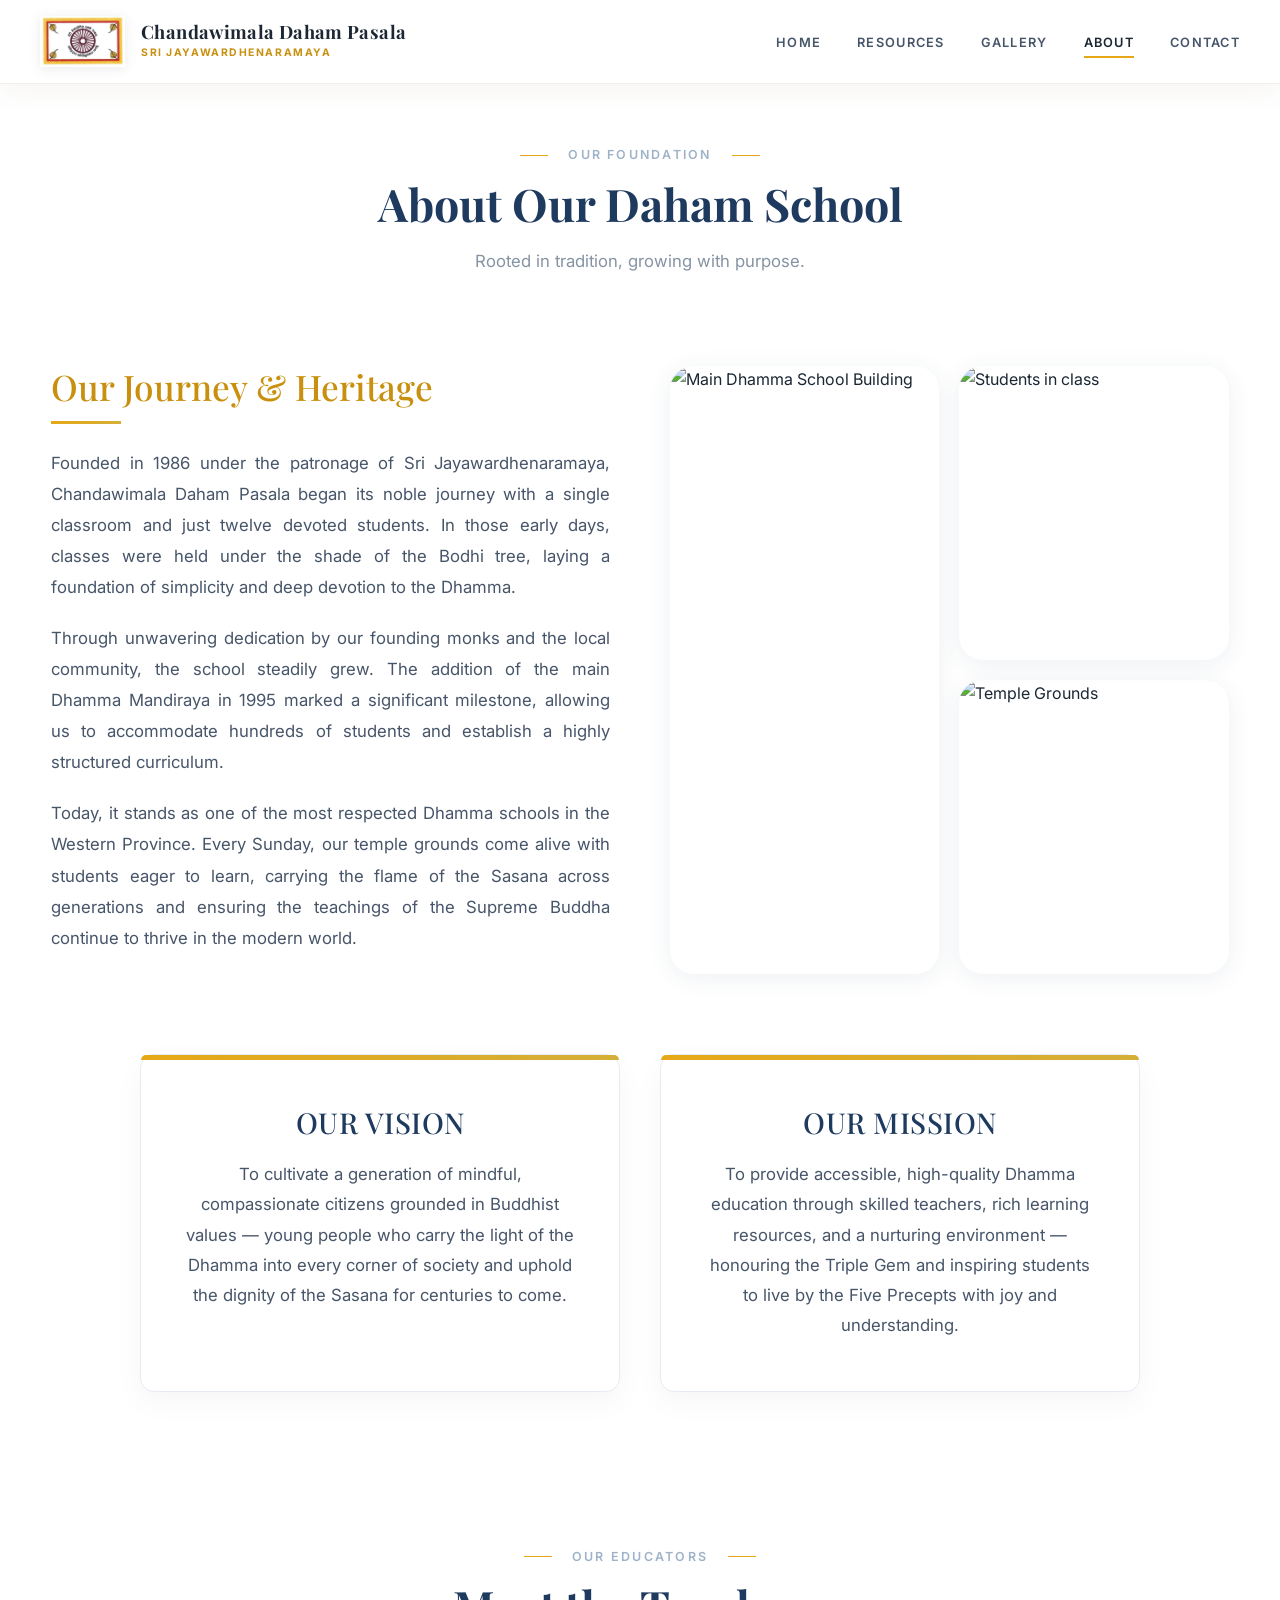
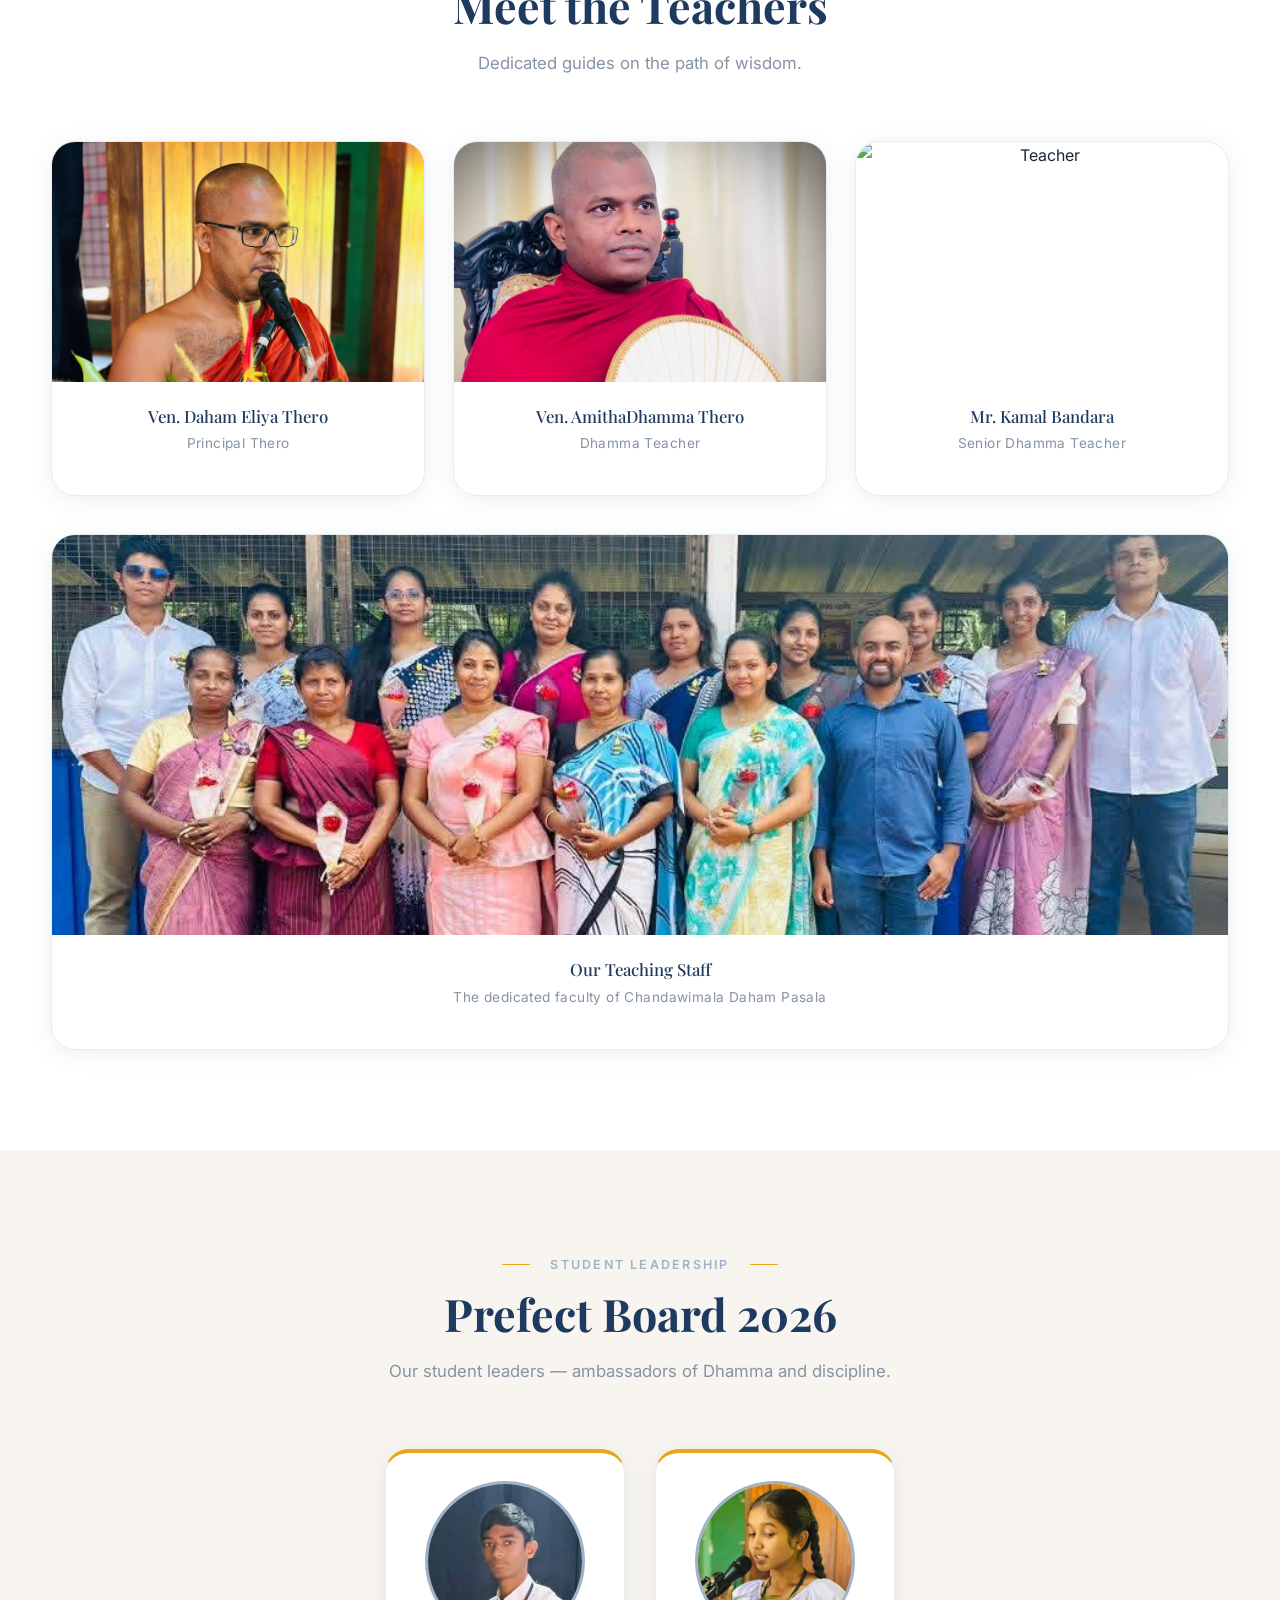
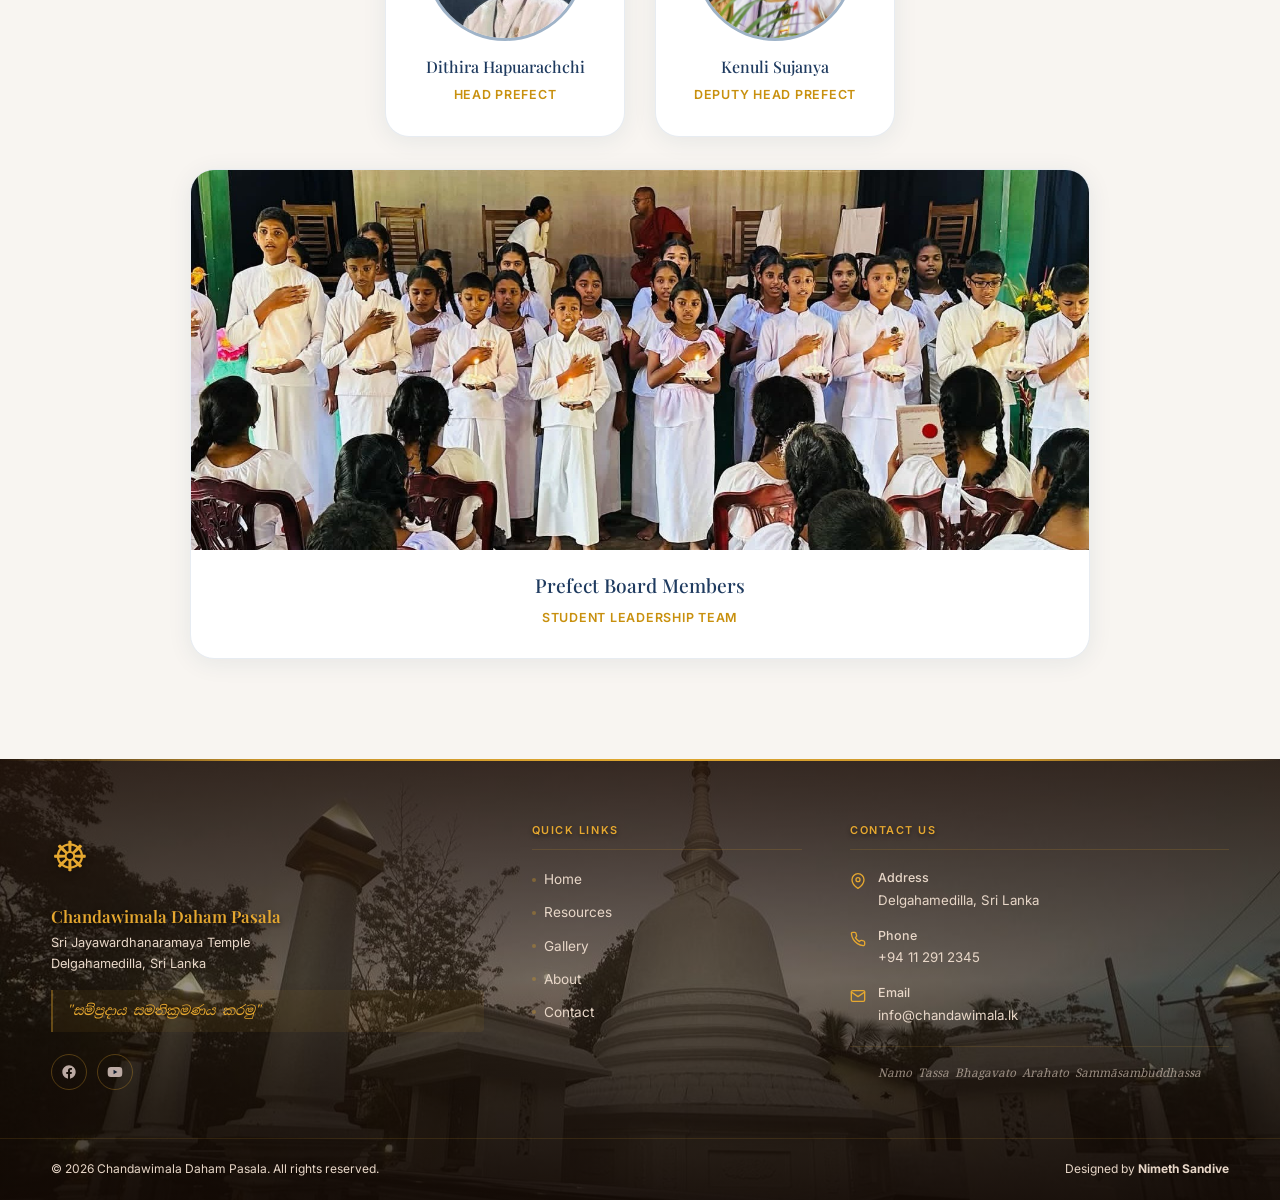
==== commit 0055a67d: "change some images" ====
--- a/about.html
+++ b/about.html
@@ -91,7 +91,7 @@
         <div class="teachers-grid">
           <!-- TOP 3 INDIVIDUAL TEACHERS -->
           <article class="teacher-card">
-            <div class="teacher-image-wrap"><img src="./assets/images/ven daham eliya.jpg" alt="Teacher" class="teacher-image" loading="lazy" /></div>
+            <div class="teacher-image-wrap"><img src="./assets/images/ven daham eliya.JPG" alt="Teacher" class="teacher-image" loading="lazy" /></div>
             <div class="teacher-info">
               <h3>Ven. Daham Eliya Thero</h3>
               <p>Principal Thero</p>
@@ -99,7 +99,7 @@
             </div>
           </article>
           <article class="teacher-card">
-            <div class="teacher-image-wrap"><img src="./assets/images/amithadamma-thero.JPG" alt="Teacher" class="teacher-image" loading="lazy" /></div>
+            <div class="teacher-image-wrap"><img src="./assets/images/amithadamma-thero.jpg" alt="Teacher" class="teacher-image" loading="lazy" /></div>
             <div class="teacher-info">
               <h3>Ven. AmithaDhamma Thero</h3>
               <p>Dhamma Teacher</p>
--- a/css/style.css
+++ b/css/style.css
@@ -1211,7 +1211,7 @@
 ══════════════════════════════════════════ */
 .gallery-section {
   background: var(--cream);
-  margin-top:40px;
+  margin-top:20px;
 }
 
 /* Filter Buttons */
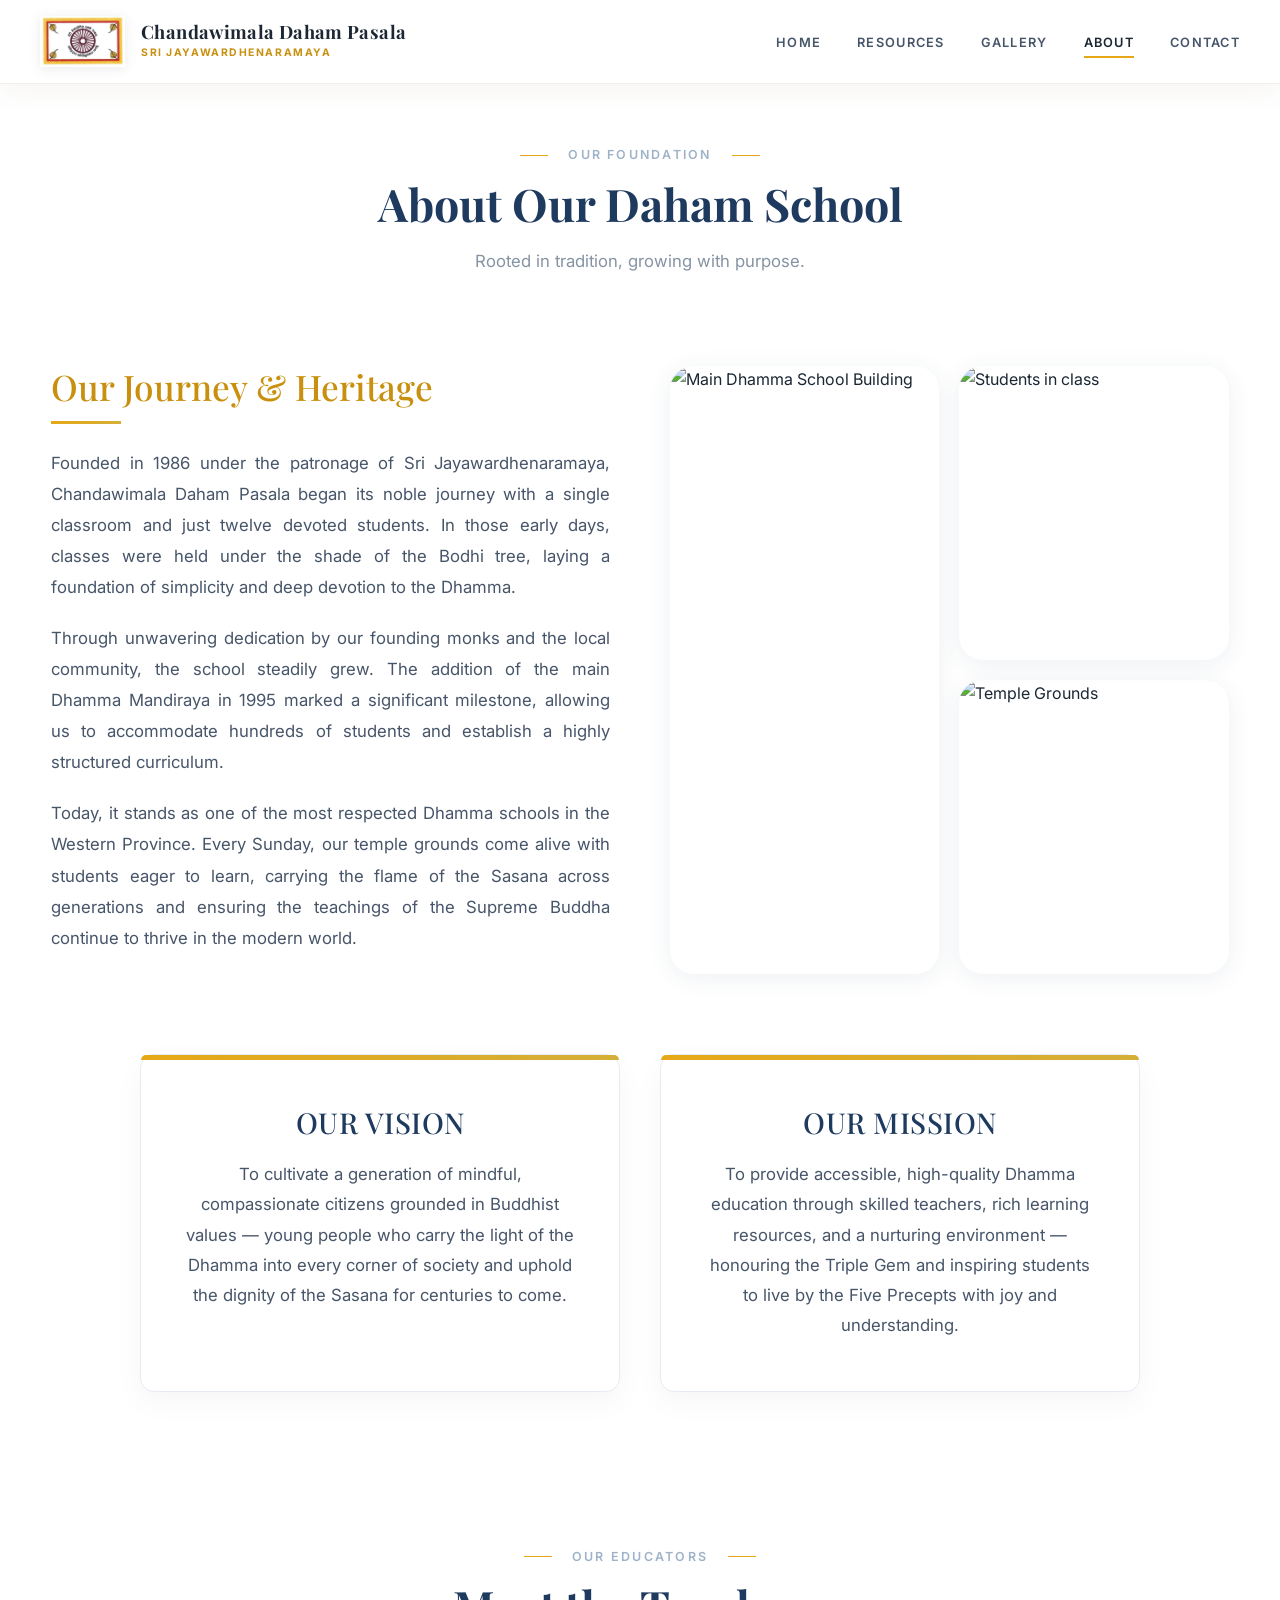
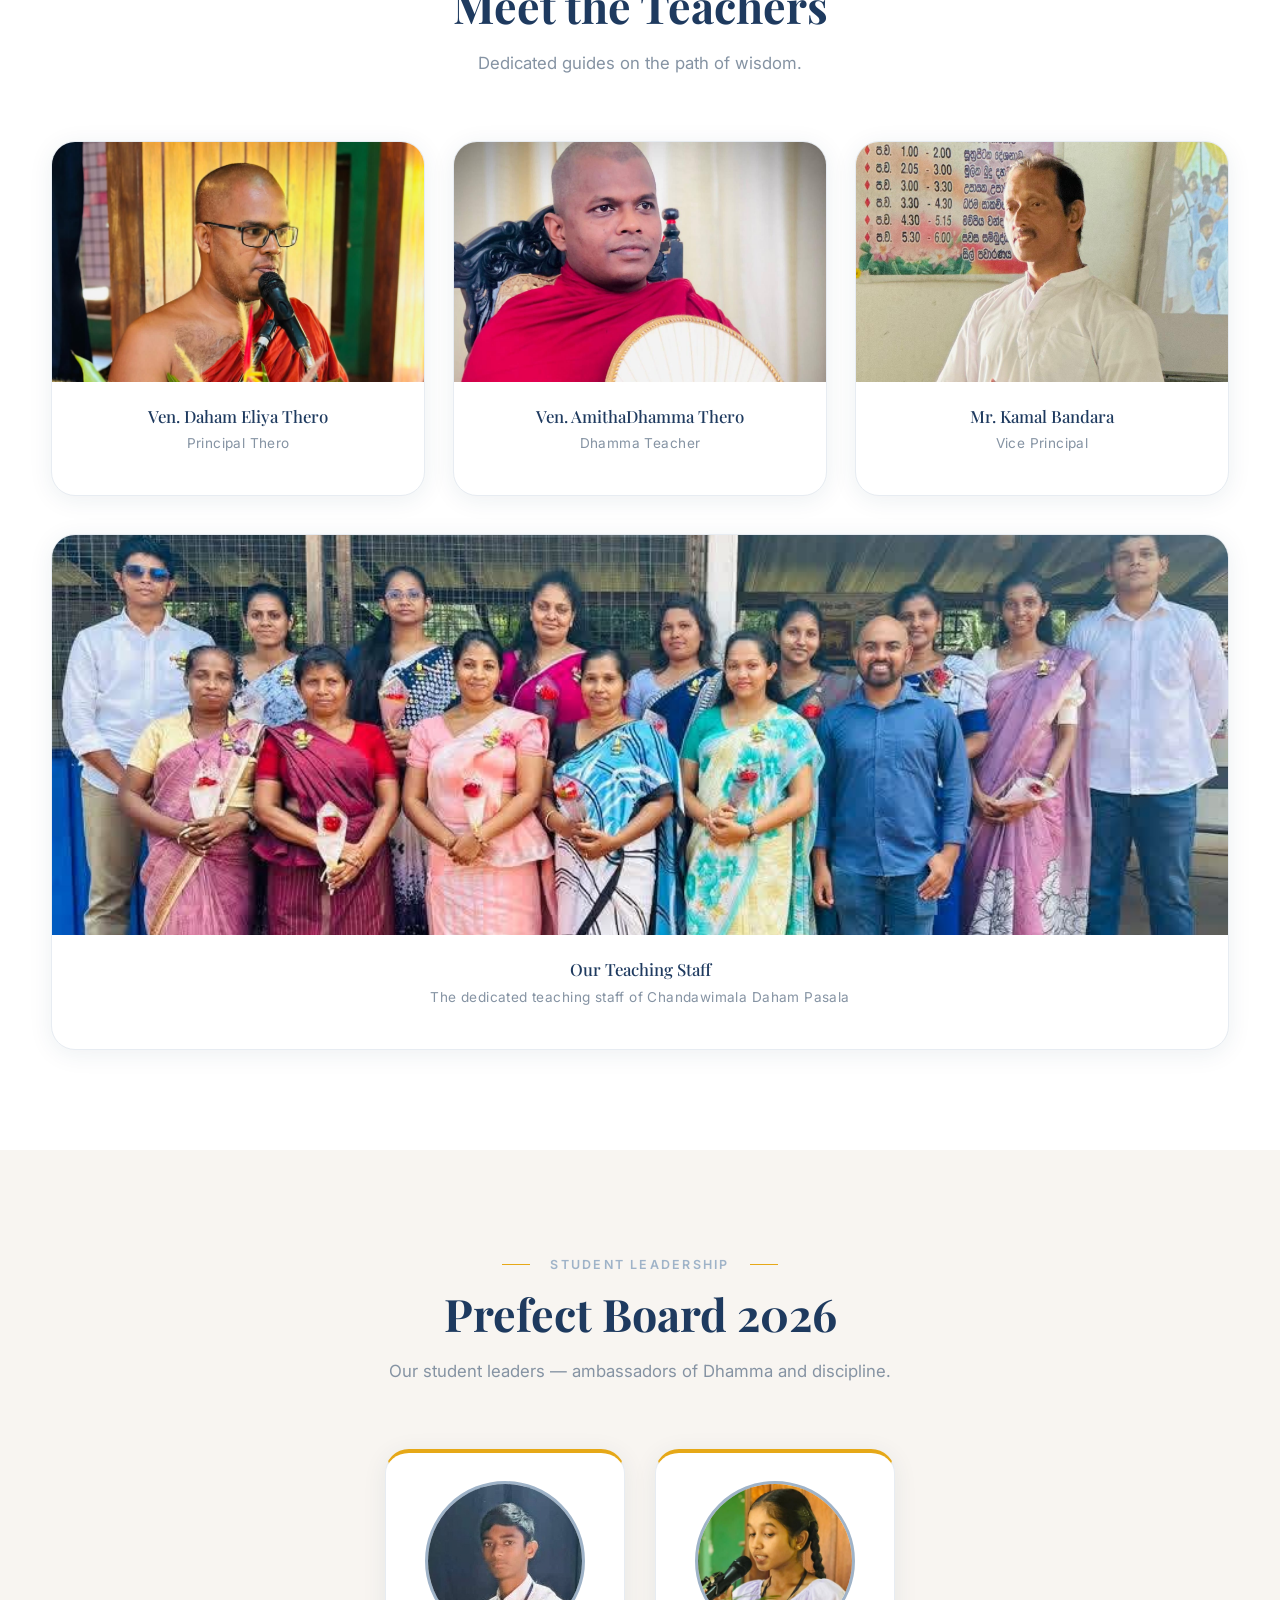
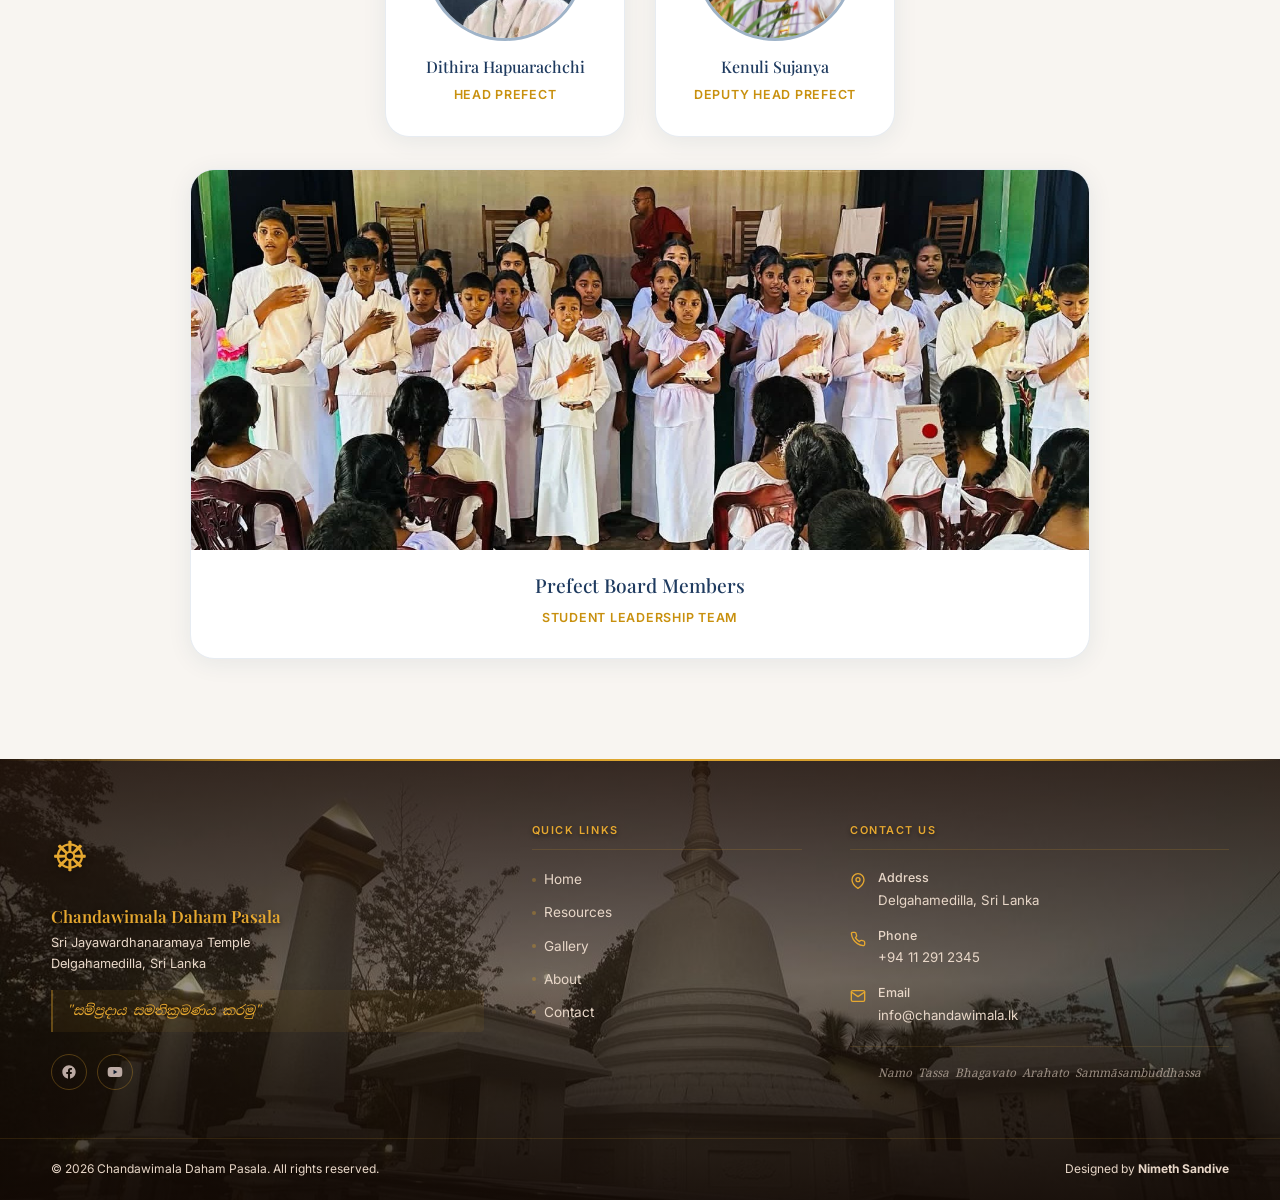
==== commit 8a203eba: "added images" ====
--- a/about.html
+++ b/about.html
@@ -5,6 +5,7 @@
   <meta name="viewport" content="width=device-width, initial-scale=1.0" />
   <title>About Us | Chandawimala Daham Pasala</title>
   <link href="https://fonts.googleapis.com/css2?family=Playfair+Display:ital,wght@0,500;0,700;1,500&family=Noto+Serif+Sinhala:wght@400;600&family=Inter:wght@300;400;500;600&display=swap" rel="stylesheet" />
+  <link rel="icon" type="image/png" href="./assets/images/favicon.png" />
   <link rel="stylesheet" href="css/style.css" />
 </head>
 <body>
@@ -107,10 +108,10 @@
             </div>
           </article>
           <article class="teacher-card">
-            <div class="teacher-image-wrap"><img src="https://placehold.co/280x300/3D1F0F/E6A817?text=Mr.+Bandara" alt="Teacher" class="teacher-image" loading="lazy" /></div>
+            <div class="teacher-image-wrap"><img src="./assets/images/kamal-sir.jpg" alt="Teacher" class="teacher-image" loading="lazy" /></div>
             <div class="teacher-info">
               <h3>Mr. Kamal Bandara</h3>
-              <p>Senior Dhamma Teacher</p>
+              <p>Vice Principal</p>
               <div class="teacher-dhamma"></div>
             </div>
           </article>
@@ -122,7 +123,7 @@
             </div>
             <div class="teacher-info">
               <h3>Our Teaching Staff</h3>
-              <p>The dedicated faculty of Chandawimala Daham Pasala</p>
+              <p>The dedicated teaching staff of Chandawimala Daham Pasala</p>
               <div class="teacher-dhamma"></div>
             </div>
           </article>
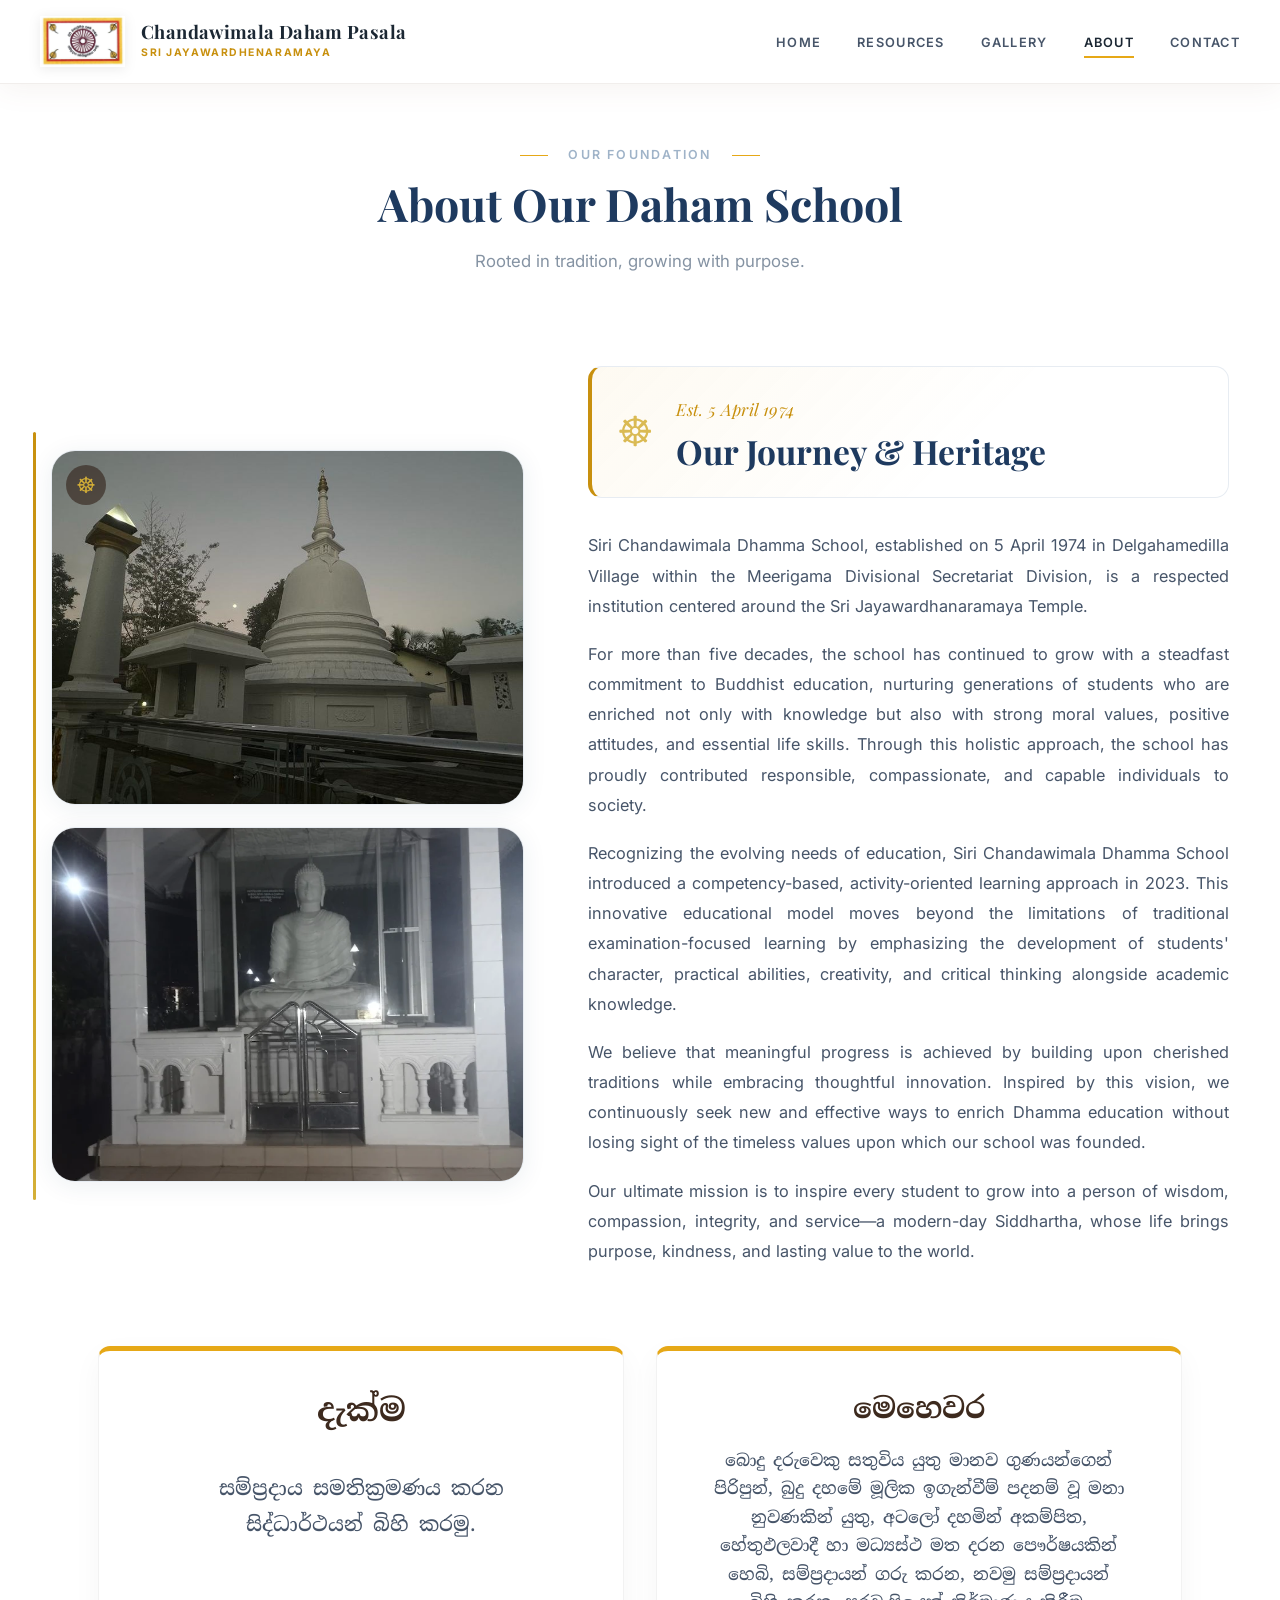
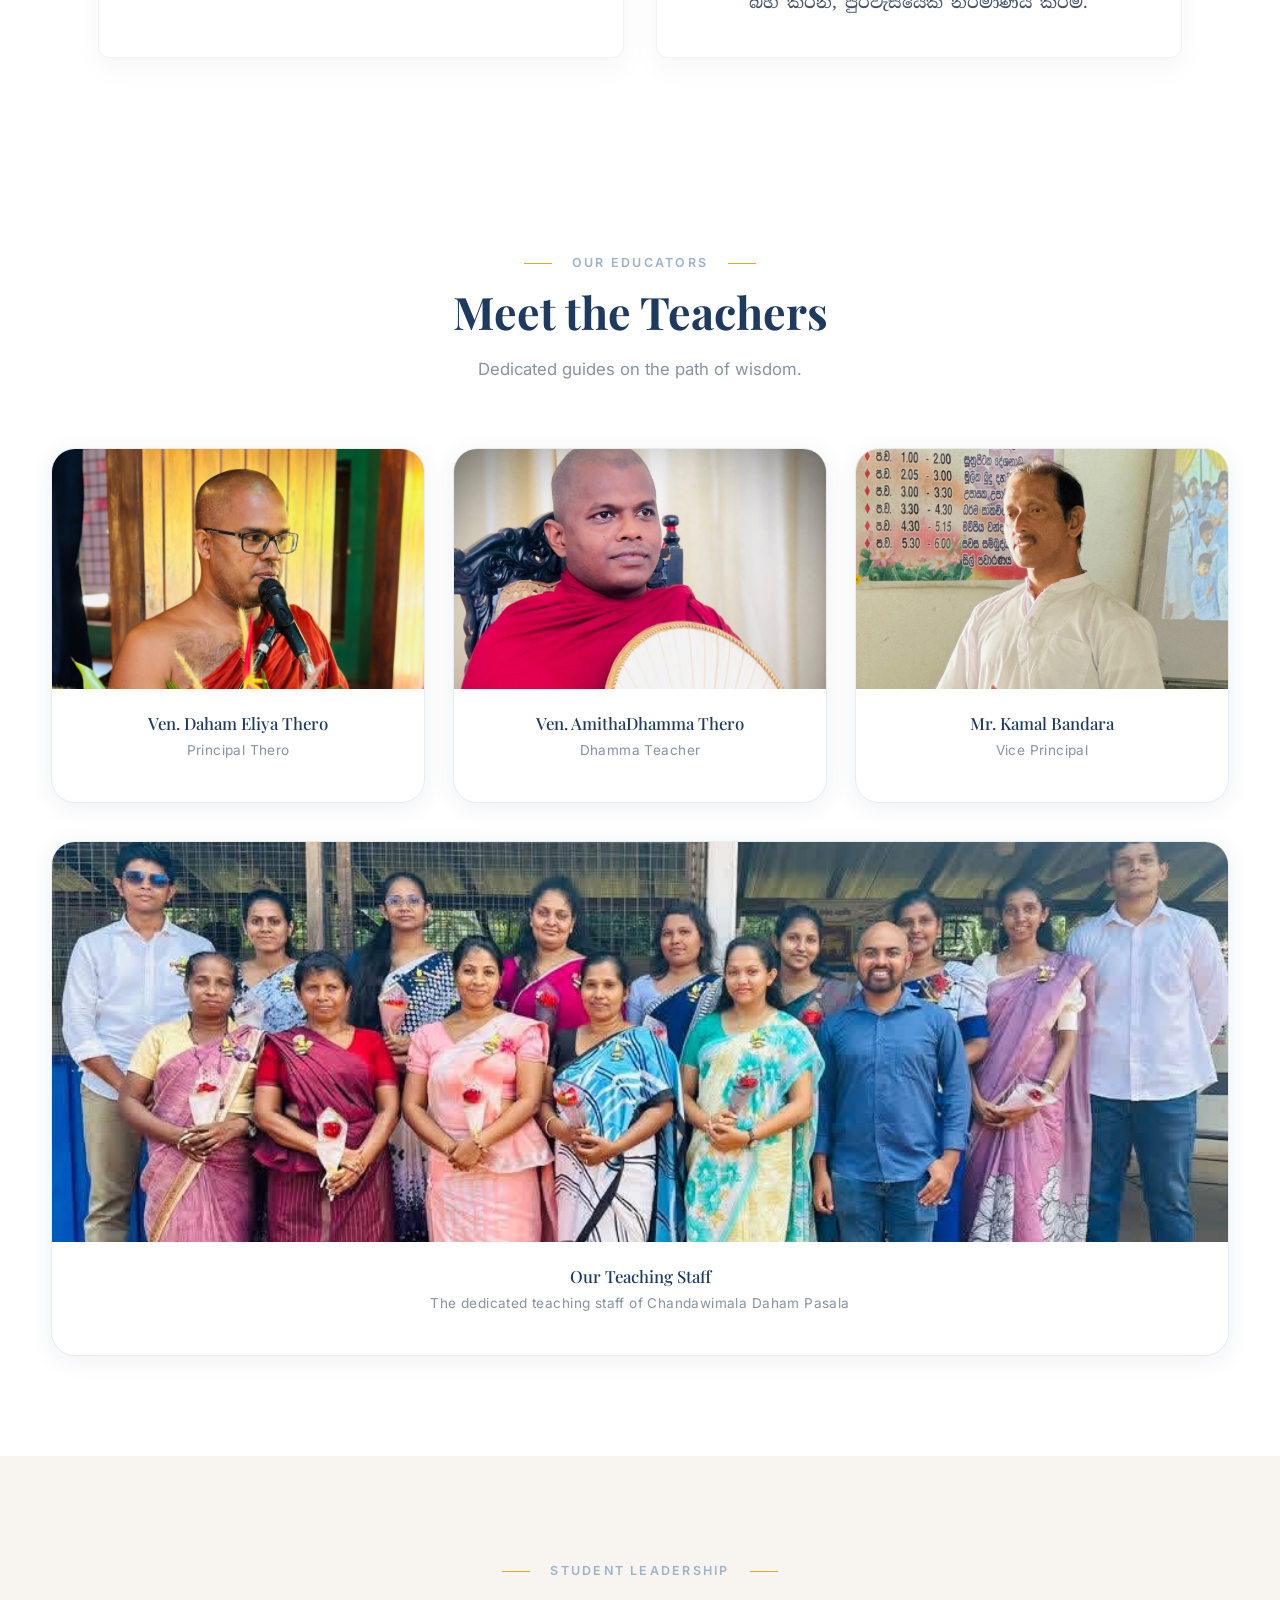
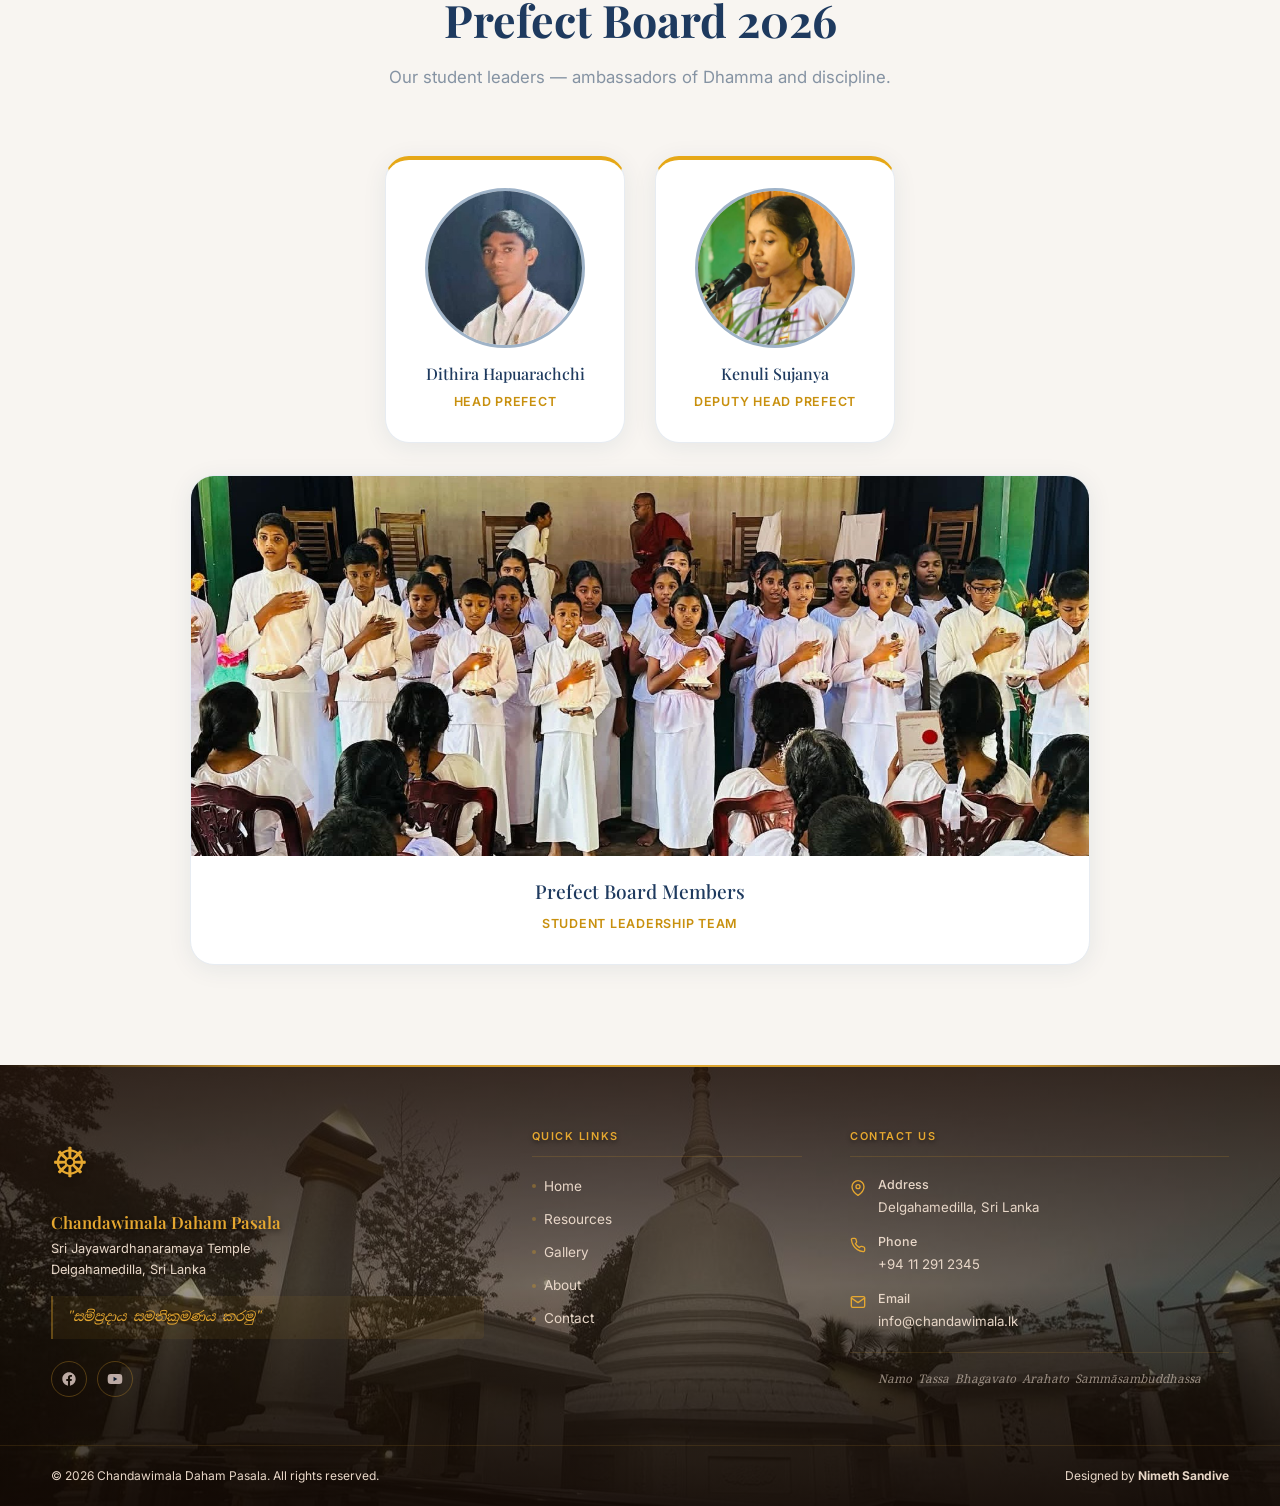
==== commit 366dc928: "change the about page" ====
--- a/about.html
+++ b/about.html
@@ -46,38 +46,64 @@
           <p class="section-sub">Rooted in tradition, growing with purpose.</p>
         </div>
 
-        <!--  History Section -->
-        <div class="about-history-elaborate">
-          <div class="history-text">
-            <h3>Our Journey & Heritage</h3>
-            <p>Founded in 1986 under the patronage of Sri Jayawardhenaramaya, Chandawimala Daham Pasala began its noble journey with a single classroom and just twelve devoted students. In those early days, classes were held under the shade of the Bodhi tree, laying a foundation of simplicity and deep devotion to the Dhamma.</p>
-            <p>Through unwavering dedication by our founding monks and the local community, the school steadily grew. The addition of the main Dhamma Mandiraya in 1995 marked a significant milestone, allowing us to accommodate hundreds of students and establish a highly structured curriculum.</p>
-            <p>Today, it stands as one of the most respected Dhamma schools in the Western Province. Every Sunday, our temple grounds come alive with students eager to learn, carrying the flame of the Sasana across generations and ensuring the teachings of the Supreme Buddha continue to thrive in the modern world.</p>
-          </div>
-          
-          <!--Photo Grid -->
-          <div class="history-photo-grid">
-            <img src="https://placehold.co/400x600/6B2E1A/E6A817?text=Historic+Main+Building" alt="Main Dhamma School Building" class="history-img-large" loading="lazy" />
-            <img src="https://placehold.co/300x290/4A1E0E/E6A817?text=Early+Classes" alt="Students in class" class="history-img-small" loading="lazy" />
-            <img src="https://placehold.co/300x290/2C1810/E6A817?text=Temple+Grounds" alt="Temple Grounds" class="history-img-small" loading="lazy" />
-          </div>
-        </div>
-
-        <!--  Vision & Mission Cards -->
-        <div class="professional-cards">
-          <article class="pro-card" tabindex="0">
-            <div class="pro-card-accent"></div>
-            <h3>Our Vision</h3>
-            <p>To cultivate a generation of mindful, compassionate citizens grounded in Buddhist values — young people who carry the light of the Dhamma into every corner of society and uphold the dignity of the Sasana for centuries to come.</p>
-          </article>
-          
-          <article class="pro-card" tabindex="0">
-            <div class="pro-card-accent"></div>
-            <h3>Our Mission</h3>
-            <p>To provide accessible, high-quality Dhamma education through skilled teachers, rich learning resources, and a nurturing environment — honouring the Triple Gem and inspiring students to live by the Five Precepts with joy and understanding.</p>
-          </article>
-        </div>
-
+        <!-- History Section (Redesigned) -->
+        <div class="heritage-block">
+
+          <!-- Photo Column -->
+          <div class="heritage-photos">
+            <div class="heritage-photo-frame">
+              <img src="assets/images/temple-background.jpg" alt="Main Dhamma School Building" class="heritage-photo" loading="lazy" />
+            </div>
+            <div class="heritage-photo-frame">
+              <img src="assets/images/history-image-chandawimala.webp" alt="Temple Grounds" class="heritage-photo" loading="lazy" />
+            </div>
+          </div>
+
+          <!-- Text Column -->
+          <div class="heritage-content">
+
+            <div class="heritage-heading">
+              <span class="heritage-glyph" aria-hidden="true">&#x2638;&#xFE0E;</span>
+              <p class="heritage-eyebrow">Est. 5 April 1974</p>
+              <h3 class="heritage-title">Our Journey &amp; Heritage</h3>
+            </div>
+
+            <div class="heritage-text">
+              <p>Siri Chandawimala Dhamma School, established on 5 April 1974 in Delgahamedilla Village within the Meerigama Divisional Secretariat Division, is a respected institution centered around the Sri Jayawardhanaramaya Temple.</p>
+              <p>For more than five decades, the school has continued to grow with a steadfast commitment to Buddhist education, nurturing generations of students who are enriched not only with knowledge but also with strong moral values,
+                positive attitudes, and essential life skills. Through this holistic approach, the school has proudly contributed responsible, compassionate, and capable individuals to society.</p>
+              <p>Recognizing the evolving needs of education, Siri Chandawimala Dhamma School introduced a competency-based, activity-oriented learning approach in 2023. This innovative educational model moves beyond the limitations of traditional examination-focused learning by emphasizing the development of students'
+                character, practical abilities, creativity, and critical thinking alongside academic knowledge.</p>
+              <p>We believe that meaningful progress is achieved by building upon cherished traditions while embracing thoughtful innovation. Inspired by this vision, we continuously seek new and effective ways to enrich Dhamma education without losing sight of the timeless values upon which our school was founded.</p>
+              <p>Our ultimate mission is to inspire every student to grow into a person of wisdom, compassion, integrity, and service—a modern-day Siddhartha, whose life brings purpose, kindness, and lasting value to the world.</p>
+            </div>
+
+          </div>
+
+        </div>
+
+<!-- VISION CARD -->
+<div class="container">
+  
+  <div class="vm-grid">
+    
+    <div class="vm-card">
+      <h3 class="vm-title" style="font-size: 2rem;">දැක්ම</h3>
+      <p class="vm-text" style="margin-top: 20px; font-size: 1.25rem; line-height: 1.8;">
+  සම්ප්‍රදාය සමතික්‍රමණය කරන<br>සිද්ධාර්ථයන් බිහි කරමු.
+</p>
+    </div>
+
+    <div class="vm-card">
+      <h3 class="vm-title">මෙහෙවර</h3>
+      <p class="vm-text">
+      බොදු දරුවෙකු සතුවිය යුතු මානව ගුණයන්ගෙන් පිරිපුන්, බුදු දහමේ මූලික ඉගැන්වීම් පදනම් වූ මනා නුවණකින් යුතු, අටලෝ දහමින් අකම්පිත, හේතුඵලවාදී හා මධ්‍යස්ථ මත දරන පෞර්ෂයකින් හෙබි, සම්ප්‍රදායන් ගරු කරන, නවමු සම්ප්‍රදායන් බිහි කරන, පුරවැසියෙක් නිර්මාණය කිරීම.
+      </p>
+    </div>
+    
+  </div>
+  
+</div>
       </div>
     </section>
 
--- a/css/style.css
+++ b/css/style.css
@@ -747,15 +747,181 @@
 /* ══════════════════════════════════════════
    EXPANDED HISTORY SECTION & PHOTO GRID
 ══════════════════════════════════════════ */
-.about-history-elaborate {
+
+
+.heritage-block {
   display: grid;
-  grid-template-columns: 1fr 1fr;
-  gap: 60px;
+  grid-template-columns: 0.85fr 1.15fr;
+  gap: 64px;
   margin-top: 90px;
   margin-bottom: 80px;
   align-items: center;
 }
 
+/* ---------- PHOTO COLUMN ---------- */
+.heritage-photos {
+  display: flex;
+  flex-direction: column;
+  gap: 22px;
+  position: relative;
+}
+
+/* Vertical saffron-to-gold rule running behind the photos,
+   echoing a temple boundary wall rather than a plain border */
+.heritage-photos::before {
+  content: '';
+  position: absolute;
+  top: -18px;
+  bottom: -18px;
+  left: -18px;
+  width: 3px;
+  background: linear-gradient(180deg, var(--saffron-deep, #b45309), var(--gold, #e6a817));
+  border-radius: 3px;
+}
+
+.heritage-photo-frame {
+  position: relative;
+  aspect-ratio: 4 / 3;
+  border-radius: var(--radius-lg);
+  overflow: hidden;
+  box-shadow: var(--shadow-warm);
+  border: 1px solid var(--ink-pale);
+}
+
+.heritage-photo {
+  width: 100%;
+  height: 100%;
+  object-fit: cover;
+  display: block;
+  transition: transform 0.6s ease;
+}
+
+.heritage-photo-frame:hover .heritage-photo {
+  transform: scale(1.05);
+}
+
+/* Lotus-petal corner accent on the first photo, a small motif that
+   nods to the dharma theme instead of a plain shadow-only frame */
+.heritage-photo-frame:first-child::after {
+  content: '\2638\FE0E';
+  position: absolute;
+  top: 14px;
+  left: 14px;
+  font-size: 1.4rem;
+  color: var(--gold, #e6a817);
+  background: rgba(43, 24, 16, 0.55);
+  width: 40px;
+  height: 40px;
+  border-radius: 50%;
+  display: flex;
+  align-items: center;
+  justify-content: center;
+  backdrop-filter: blur(2px);
+}
+
+/* ---------- TEXT COLUMN ---------- */
+.heritage-content {
+  display: flex;
+  flex-direction: column;
+}
+
+.heritage-heading {
+  position: relative;
+  padding: 28px 32px 26px 84px;
+  margin-bottom: 32px;
+  border: 1px solid var(--ink-pale);
+  border-left: 4px solid var(--saffron-deep, #b45309);
+  border-radius: var(--radius-md);
+  background: linear-gradient(135deg, rgba(230, 168, 23, 0.06), transparent 60%);
+}
+
+.heritage-glyph {
+  position: absolute;
+  top: 50%;
+  left: 24px;
+  transform: translateY(-50%);
+  font-size: 2.6rem;
+  line-height: 1;
+  color: var(--gold, #e6a817);
+  opacity: 0.85;
+}
+
+.heritage-eyebrow {
+  font-family: 'Playfair Display', serif;
+  font-style: italic;
+  font-size: 1.05rem;
+  color: var(--saffron-deep, #b45309);
+  margin: 0 0 8px;
+  letter-spacing: 0.02em;
+}
+
+.heritage-title {
+  font-family: 'Playfair Display', serif;
+  font-weight: 700;
+  font-size: 2.1rem;
+  line-height: 1.2;
+  color: var(--ink-deep, #2c1810);
+  margin: 0;
+}
+
+.heritage-text p {
+  color: var(--text-mid);
+  line-height: 1.85;
+  margin-bottom: 18px;
+  font-size: 1.02rem;
+  text-align: justify;
+}
+
+.heritage-text p:last-child {
+  margin-bottom: 0;
+}
+
+/* ---------- RESPONSIVE ---------- */
+@media (max-width: 950px) {
+  .heritage-block {
+    grid-template-columns: 1fr;
+    gap: 40px;
+  }
+
+  .heritage-photos {
+    flex-direction: row;
+  }
+
+  .heritage-photos::before {
+    top: -18px;
+    bottom: auto;
+    left: -18px;
+    width: 3px;
+    height: calc(100% + 36px);
+  }
+
+  .heritage-heading {
+    padding: 24px 24px 22px 76px;
+  }
+
+  .heritage-text p {
+    text-align: left;
+  }
+}
+
+@media (max-width: 640px) {
+  .heritage-photos {
+    flex-direction: column;
+  }
+
+  .heritage-heading {
+    padding: 22px 20px 20px 68px;
+  }
+
+  .heritage-glyph {
+    left: 18px;
+    font-size: 2.1rem;
+  }
+
+  .heritage-title {
+    font-size: 1.7rem;
+  }
+}
 .history-text h3 {
   color: var(--saffron-deep, #b45309);
   font-family: 'Playfair Display', serif;
@@ -813,7 +979,7 @@
 /* ══════════════════════════════════════════
    PROFESSIONAL VISION & MISSION CARDS
 ══════════════════════════════════════════ */
-.professional-cards {
+/* .professional-cards {
   display: grid;
   grid-template-columns: repeat(2, 1fr);
   gap: 40px;
@@ -830,10 +996,10 @@
   transition: transform 0.4s ease, box-shadow 0.4s ease;
   text-align: center;
   border-radius: var(--radius-md); /* Subtle rounded corners */
-}
-
+
+ 
 /* Stylish top border instead of emojis */
-.pro-card-accent {
+/* .pro-card-accent {
   position: absolute;
   top: 0;
   left: 0;
@@ -864,7 +1030,7 @@
   line-height: 1.8;
 }
 
-
+ */
 
 
 
@@ -2085,4 +2251,57 @@
   justify-content: center;
   align-items: flex-start;
   flex-wrap: wrap;
+}
+/* ══════════════════════════════════════════
+   VISION & MISSION (Layout & Typography)
+══════════════════════════════════════════ */
+
+/* 1. The Grid Wrapper (Puts them side-by-side) */
+.vm-grid {
+  display: grid;
+  grid-template-columns: repeat(auto-fit, minmax(320px, 1fr));
+  gap: 32px;
+  margin: 40px auto;
+}
+
+/* 2. The Box Design */
+.vm-card {
+  background: var(--white, #ffffff);
+  border-radius: 12px;
+  border: 1px solid rgba(0,0,0,0.05);
+  border-top: 5px solid var(--saffron, #D9822B); /* Your golden top line! */
+  box-shadow: 0 10px 30px rgba(0,0,0,0.04); /* Soft, premium shadow */
+  
+  display: flex;
+  flex-direction: column;
+  justify-content: flex-start;
+  align-items: center;
+  text-align: center;
+  padding: 40px 32px;
+  height: 100%;
+  transition: transform 0.3s ease, box-shadow 0.3s ease;
+}
+
+.vm-card:hover {
+  transform: translateY(-5px);
+  box-shadow: 0 15px 35px rgba(0,0,0,0.08);
+}
+
+/* 3. The Typography (Same as before) */
+.vm-title {
+  font-family: 'Noto Serif Sinhala', serif;
+  font-size: 1.8rem;
+  font-weight: 700;
+  color: var(--brown-dark, #3D2A1E);
+  margin-bottom: 20px;
+}
+
+.vm-text {
+  font-family: 'Noto Serif Sinhala', serif;
+  font-size: 1.05rem; 
+  font-weight: 500;
+  line-height: 1.7; 
+  color: var(--text-mid, #4A4A4A);
+  max-width: 90%; 
+  margin: 0 auto;
 }
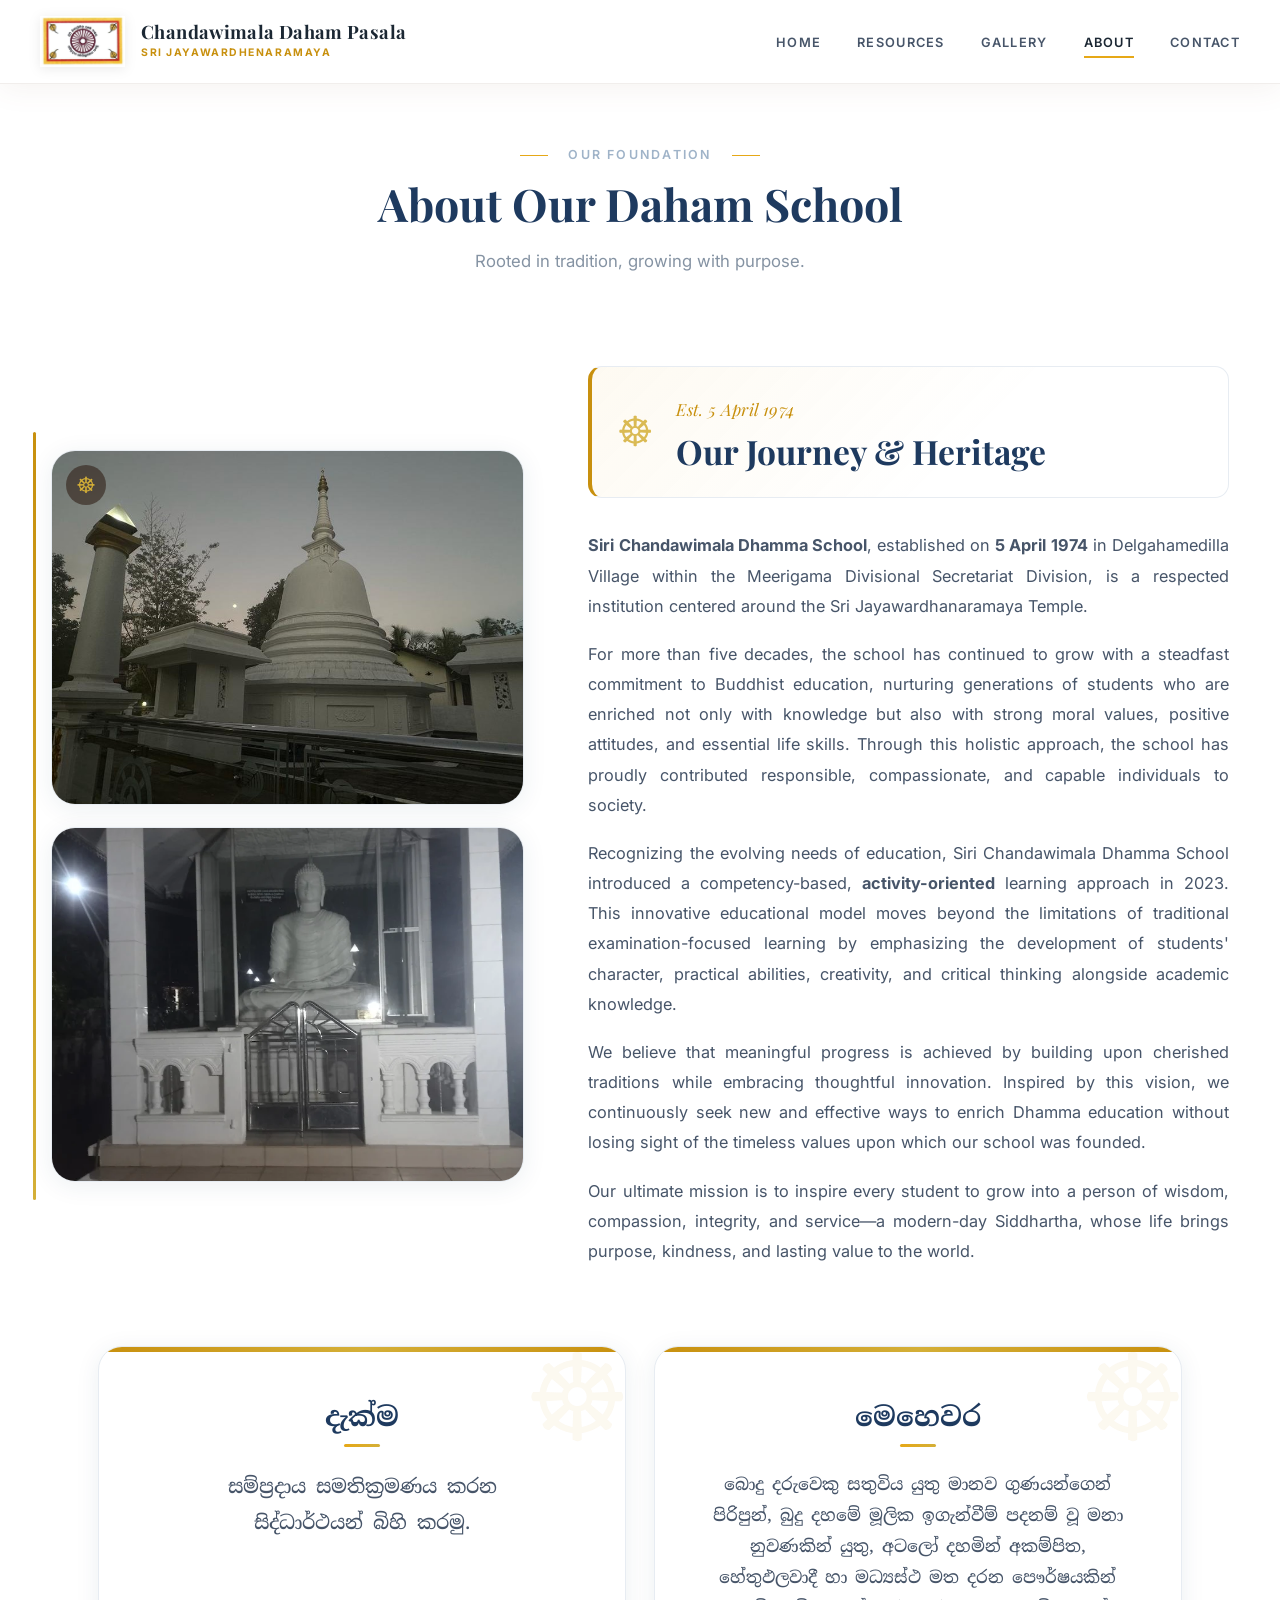
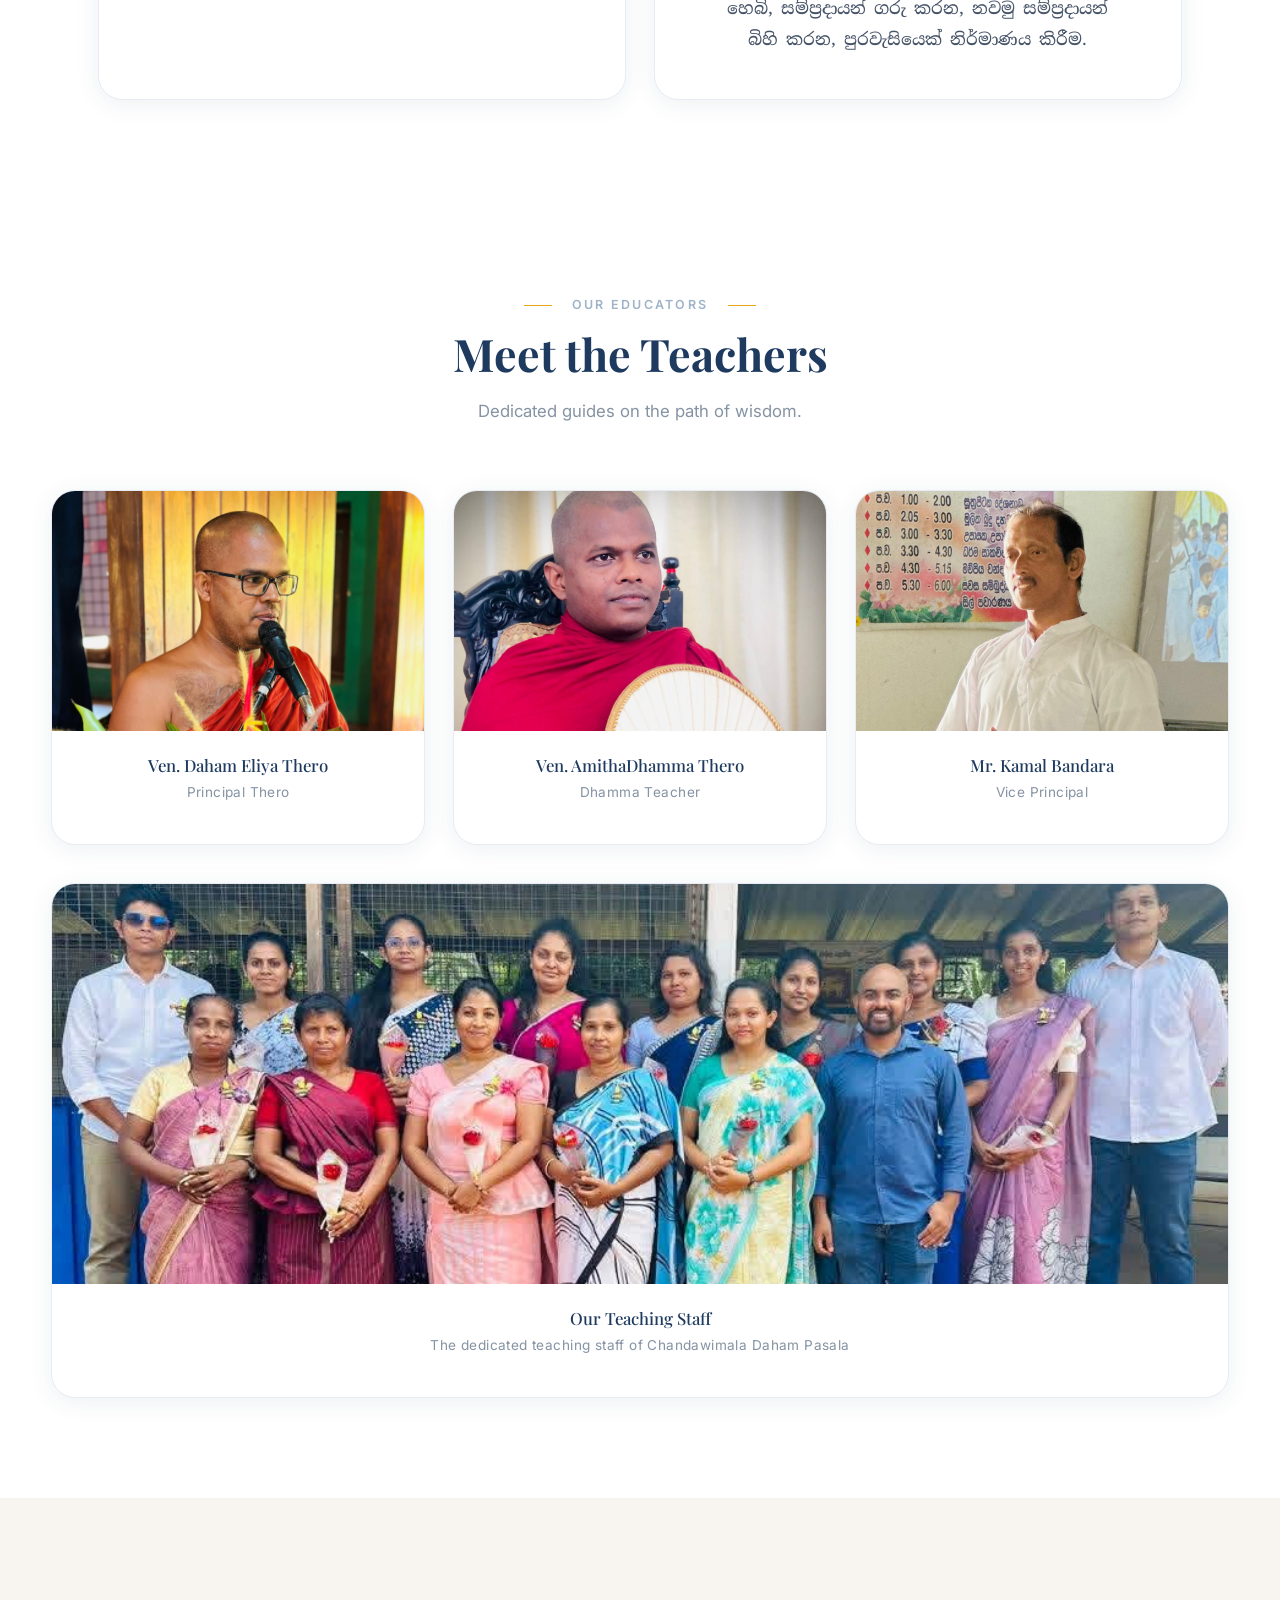
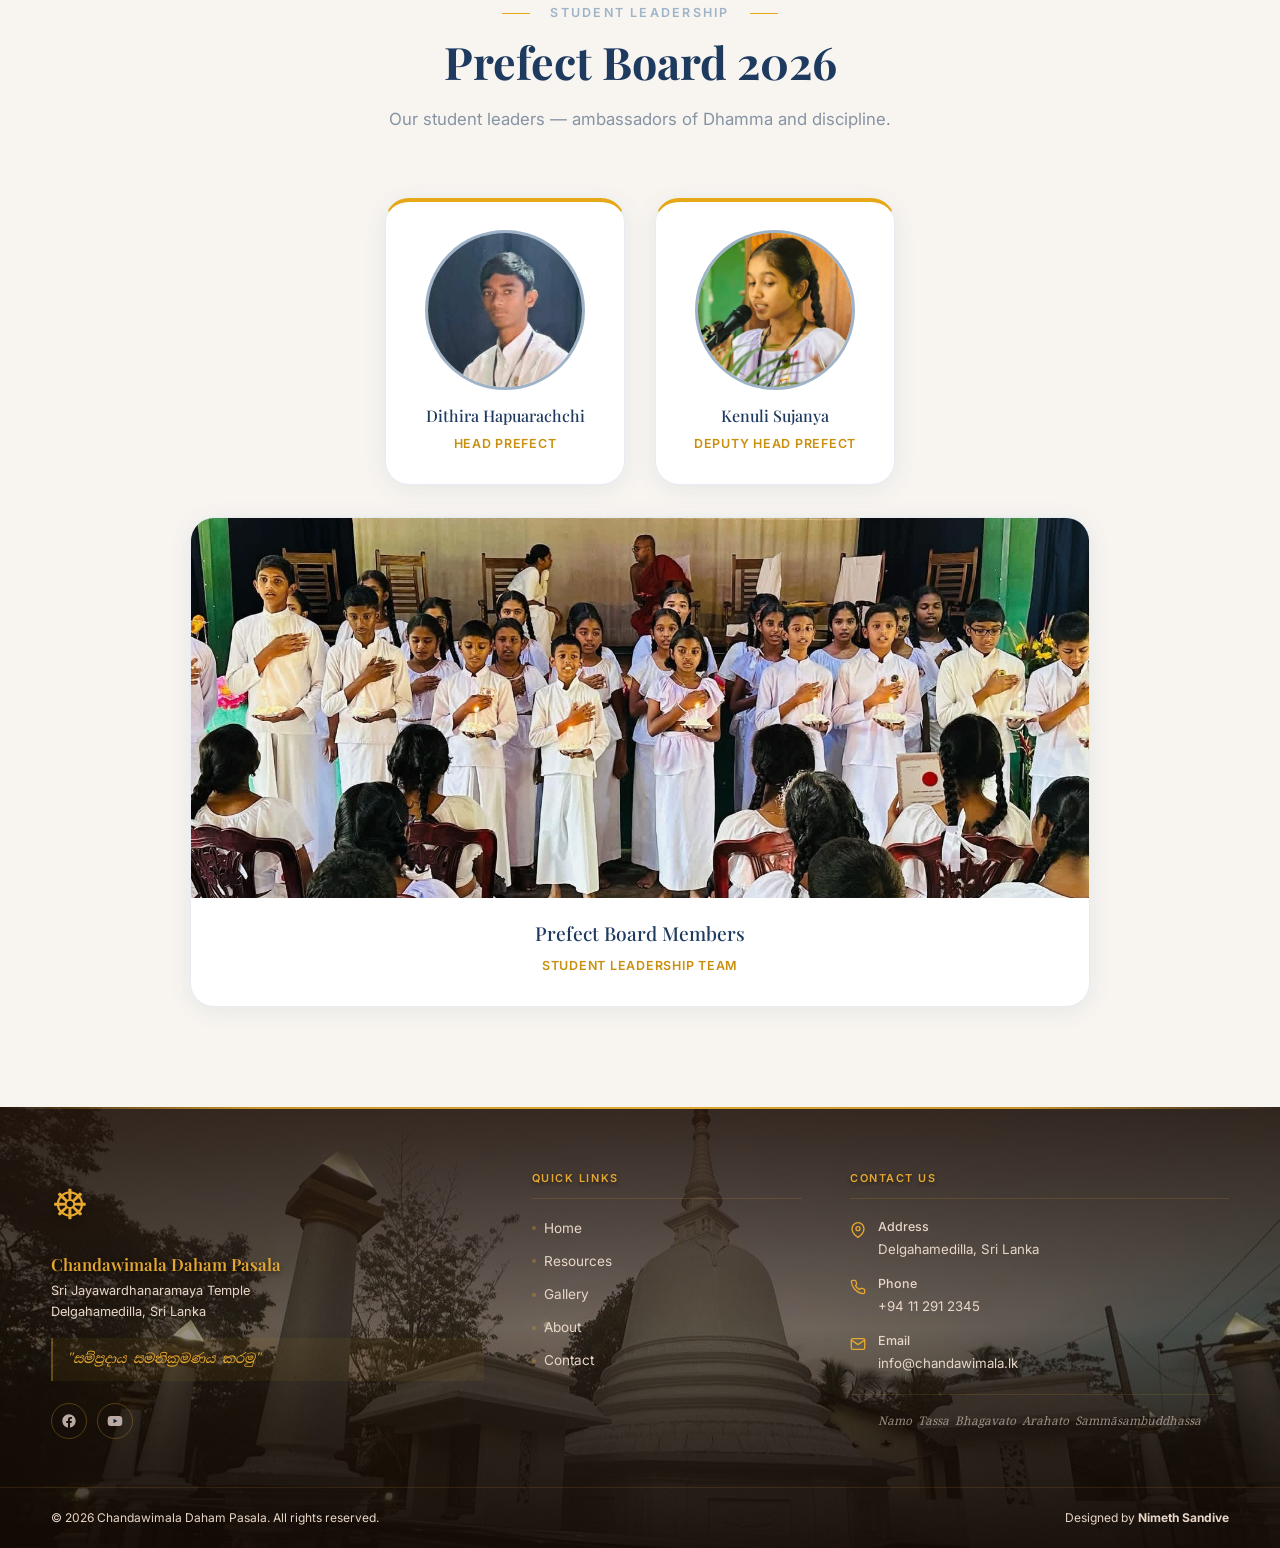
==== commit f9280c1c: "changed the homepage" ====
--- a/about.html
+++ b/about.html
@@ -1,16 +1,20 @@
 <!DOCTYPE html>
 <html lang="en">
+
 <head>
   <meta charset="UTF-8" />
   <meta name="viewport" content="width=device-width, initial-scale=1.0" />
   <title>About Us | Chandawimala Daham Pasala</title>
-  <link href="https://fonts.googleapis.com/css2?family=Playfair+Display:ital,wght@0,500;0,700;1,500&family=Noto+Serif+Sinhala:wght@400;600&family=Inter:wght@300;400;500;600&display=swap" rel="stylesheet" />
+  <link
+    href="https://fonts.googleapis.com/css2?family=Playfair+Display:ital,wght@0,500;0,700;1,500&family=Noto+Serif+Sinhala:wght@400;600&family=Inter:wght@300;400;500;600&display=swap"
+    rel="stylesheet" />
   <link rel="icon" type="image/png" href="./assets/images/favicon.png" />
   <link rel="stylesheet" href="css/style.css" />
 </head>
+
 <body>
 
-   <!-- NAVIGATION -->
+  <!-- NAVIGATION -->
   <header class="site-header" id="site-header" role="banner">
     <nav class="nav-inner" aria-label="Main navigation">
       <a href="index.html" class="nav-brand" aria-label="Chandawimala Daham Pasala home">
@@ -37,7 +41,7 @@
   <main>
 
 
-   <!-- ABOUT & HISTORY SECTION -->
+    <!-- ABOUT & HISTORY SECTION -->
     <section class="about section-pad" id="about" aria-labelledby="about-heading">
       <div class="container">
         <div class="section-header">
@@ -52,10 +56,12 @@
           <!-- Photo Column -->
           <div class="heritage-photos">
             <div class="heritage-photo-frame">
-              <img src="assets/images/temple-background.jpg" alt="Main Dhamma School Building" class="heritage-photo" loading="lazy" />
+              <img src="assets/images/temple-background.jpg" alt="Main Dhamma School Building" class="heritage-photo"
+                loading="lazy" />
             </div>
             <div class="heritage-photo-frame">
-              <img src="assets/images/history-image-chandawimala.webp" alt="Temple Grounds" class="heritage-photo" loading="lazy" />
+              <img src="assets/images/history-image-chandawimala.webp" alt="Temple Grounds" class="heritage-photo"
+                loading="lazy" />
             </div>
           </div>
 
@@ -69,41 +75,83 @@
             </div>
 
             <div class="heritage-text">
-              <p>Siri Chandawimala Dhamma School, established on 5 April 1974 in Delgahamedilla Village within the Meerigama Divisional Secretariat Division, is a respected institution centered around the Sri Jayawardhanaramaya Temple.</p>
-              <p>For more than five decades, the school has continued to grow with a steadfast commitment to Buddhist education, nurturing generations of students who are enriched not only with knowledge but also with strong moral values,
-                positive attitudes, and essential life skills. Through this holistic approach, the school has proudly contributed responsible, compassionate, and capable individuals to society.</p>
-              <p>Recognizing the evolving needs of education, Siri Chandawimala Dhamma School introduced a competency-based, activity-oriented learning approach in 2023. This innovative educational model moves beyond the limitations of traditional examination-focused learning by emphasizing the development of students'
+              <p><strong>Siri Chandawimala Dhamma School</strong>, established on <strong>5 April 1974</strong> in
+                Delgahamedilla Village within the Meerigama Divisional Secretariat Division, is a respected institution
+                centered around the Sri Jayawardhanaramaya Temple.</p>
+              <p>For more than five decades, the school has continued to grow with a steadfast commitment to Buddhist
+                education, nurturing generations of students who are enriched not only with knowledge but also with
+                strong moral values,
+                positive attitudes, and essential life skills. Through this holistic approach, the school has proudly
+                contributed responsible, compassionate, and capable individuals to society.</p>
+              <p>Recognizing the evolving needs of education, Siri Chandawimala Dhamma School introduced a
+                competency-based, <strong>activity-oriented</strong> learning approach in 2023. This innovative
+                educational model moves beyond the limitations of traditional examination-focused learning by
+                emphasizing the development of students'
                 character, practical abilities, creativity, and critical thinking alongside academic knowledge.</p>
-              <p>We believe that meaningful progress is achieved by building upon cherished traditions while embracing thoughtful innovation. Inspired by this vision, we continuously seek new and effective ways to enrich Dhamma education without losing sight of the timeless values upon which our school was founded.</p>
-              <p>Our ultimate mission is to inspire every student to grow into a person of wisdom, compassion, integrity, and service—a modern-day Siddhartha, whose life brings purpose, kindness, and lasting value to the world.</p>
-            </div>
-
-          </div>
-
-        </div>
-
-<!-- VISION CARD -->
-<div class="container">
-  
-  <div class="vm-grid">
-    
-    <div class="vm-card">
-      <h3 class="vm-title" style="font-size: 2rem;">දැක්ම</h3>
-      <p class="vm-text" style="margin-top: 20px; font-size: 1.25rem; line-height: 1.8;">
-  සම්ප්‍රදාය සමතික්‍රමණය කරන<br>සිද්ධාර්ථයන් බිහි කරමු.
-</p>
-    </div>
-
-    <div class="vm-card">
-      <h3 class="vm-title">මෙහෙවර</h3>
-      <p class="vm-text">
-      බොදු දරුවෙකු සතුවිය යුතු මානව ගුණයන්ගෙන් පිරිපුන්, බුදු දහමේ මූලික ඉගැන්වීම් පදනම් වූ මනා නුවණකින් යුතු, අටලෝ දහමින් අකම්පිත, හේතුඵලවාදී හා මධ්‍යස්ථ මත දරන පෞර්ෂයකින් හෙබි, සම්ප්‍රදායන් ගරු කරන, නවමු සම්ප්‍රදායන් බිහි කරන, පුරවැසියෙක් නිර්මාණය කිරීම.
-      </p>
-    </div>
-    
-  </div>
-  
-</div>
+              <p>We believe that meaningful progress is achieved by building upon cherished traditions while embracing
+                thoughtful innovation. Inspired by this vision, we continuously seek new and effective ways to enrich
+                Dhamma education without losing sight of the timeless values upon which our school was founded.</p>
+              <p>Our ultimate mission is to inspire every student to grow into a person of wisdom, compassion,
+                integrity, and service—a modern-day Siddhartha, whose life brings purpose, kindness, and lasting value
+                to the world.</p>
+            </div>
+
+          </div>
+
+        </div>
+
+        <!-- VISION CARD -->
+        <!--  <div class="container">
+
+          <div class="vm-grid">
+
+            <div class="vm-card">
+              <h3 class="vm-title" style="font-size: 2rem;">දැක්ම</h3>
+              <p class="vm-text" style="margin-top: 20px; font-size: 1.25rem; line-height: 1.8;">
+                සම්ප්‍රදාය සමතික්‍රමණය කරන<br>සිද්ධාර්ථයන් බිහි කරමු.
+              </p>
+            </div>
+
+            <div class="vm-card">
+              <h3 class="vm-title">මෙහෙවර</h3>
+              <p class="vm-text">
+                බොදු දරුවෙකු සතුවිය යුතු මානව ගුණයන්ගෙන් පිරිපුන්, බුදු දහමේ මූලික ඉගැන්වීම් පදනම් වූ මනා නුවණකින් යුතු,
+                අටලෝ දහමින් අකම්පිත, හේතුඵලවාදී හා මධ්‍යස්ථ මත දරන පෞර්ෂයකින් හෙබි, සම්ප්‍රදායන් ගරු කරන, නවමු
+                සම්ප්‍රදායන් බිහි කරන, පුරවැසියෙක් නිර්මාණය කිරීම.
+              </p>
+            </div>
+
+          </div>
+
+        </div> -->
+        <!-- VISION & MISSION CARDS (Redesigned) -->
+        <div class="container">
+
+          <div class="vm-grid">
+
+            <div class="vm-card vm-card--vision" data-glyph="&#x2638;">
+              <h3 class="vm-title">දැක්ම</h3>
+              <div class="vm-rule"></div>
+              <p class="vm-text">
+                සම්ප්‍රදාය සමතික්‍රමණය කරන<br>සිද්ධාර්ථයන් බිහි කරමු.
+              </p>
+            </div>
+
+            <div class="vm-card vm-card--mission" data-glyph="&#x2638;">
+              <h3 class="vm-title">මෙහෙවර</h3>
+              <div class="vm-rule"></div>
+              <p class="vm-text">
+                බොදු දරුවෙකු සතුවිය යුතු මානව ගුණයන්ගෙන් පිරිපුන්, බුදු දහමේ මූලික ඉගැන්වීම් පදනම් වූ මනා නුවණකින් යුතු,
+                අටලෝ දහමින් අකම්පිත, හේතුඵලවාදී හා මධ්‍යස්ථ මත දරන පෞර්ෂයකින් හෙබි, සම්ප්‍රදායන් ගරු කරන, නවමු
+                සම්ප්‍රදායන් බිහි කරන, පුරවැසියෙක් නිර්මාණය කිරීම.
+              </p>
+            </div>
+
+          </div>
+
+        </div>
+
+      </div>
       </div>
     </section>
 
@@ -118,7 +166,8 @@
         <div class="teachers-grid">
           <!-- TOP 3 INDIVIDUAL TEACHERS -->
           <article class="teacher-card">
-            <div class="teacher-image-wrap"><img src="./assets/images/ven daham eliya.JPG" alt="Teacher" class="teacher-image" loading="lazy" /></div>
+            <div class="teacher-image-wrap"><img src="./assets/images/ven daham eliya.JPG" alt="Teacher"
+                class="teacher-image" loading="lazy" /></div>
             <div class="teacher-info">
               <h3>Ven. Daham Eliya Thero</h3>
               <p>Principal Thero</p>
@@ -126,7 +175,8 @@
             </div>
           </article>
           <article class="teacher-card">
-            <div class="teacher-image-wrap"><img src="./assets/images/amithadamma-thero.jpg" alt="Teacher" class="teacher-image" loading="lazy" /></div>
+            <div class="teacher-image-wrap"><img src="./assets/images/amithadamma-thero.jpg" alt="Teacher"
+                class="teacher-image" loading="lazy" /></div>
             <div class="teacher-info">
               <h3>Ven. AmithaDhamma Thero</h3>
               <p>Dhamma Teacher</p>
@@ -134,7 +184,8 @@
             </div>
           </article>
           <article class="teacher-card">
-            <div class="teacher-image-wrap"><img src="./assets/images/kamal-sir.jpg" alt="Teacher" class="teacher-image" loading="lazy" /></div>
+            <div class="teacher-image-wrap"><img src="./assets/images/kamal-sir.jpg" alt="Teacher" class="teacher-image"
+                loading="lazy" /></div>
             <div class="teacher-info">
               <h3>Mr. Kamal Bandara</h3>
               <p>Vice Principal</p>
@@ -145,7 +196,8 @@
           <!-- NEW LARGE GROUP PHOTO BOX -->
           <article class="teacher-group-card">
             <div class="teacher-group-image-wrap">
-              <img src="./assets/images/hero-bg-3.png" alt="Teaching Staff" class="teacher-group-image" loading="lazy" />
+              <img src="./assets/images/hero-bg-3.png" alt="Teaching Staff" class="teacher-group-image"
+                loading="lazy" />
             </div>
             <div class="teacher-info">
               <h3>Our Teaching Staff</h3>
@@ -166,17 +218,19 @@
           <p class="section-sub">Our student leaders — ambassadors of Dhamma and discipline.</p>
         </div>
         <div class="prefects-layout">
-          
+
           <!-- TOP 2 BOXES (Head & Deputy - Now Identical) -->
           <div class="prefect-tier prefect-tier--top">
             <article class="prefect-card prefect-card--leader">
-              <div class="prefect-image-wrap"><img src="./assets/images/headprefect-chandawimala.JPG" alt="Head Prefect" class="prefect-image" loading="lazy" /></div>
+              <div class="prefect-image-wrap"><img src="./assets/images/headprefect-chandawimala.JPG" alt="Head Prefect"
+                  class="prefect-image" loading="lazy" /></div>
               <h3>Dithira Hapuarachchi</h3>
               <span class="prefect-role">Head Prefect</span>
             </article>
-            
+
             <article class="prefect-card prefect-card--leader">
-              <div class="prefect-image-wrap"><img src="./assets/images/deputychandawimala.JPG" alt="Deputy" class="prefect-image" loading="lazy" /></div>
+              <div class="prefect-image-wrap"><img src="./assets/images/deputychandawimala.JPG" alt="Deputy"
+                  class="prefect-image" loading="lazy" /></div>
               <h3>Kenuli Sujanya</h3>
               <span class="prefect-role">Deputy Head Prefect</span>
             </article>
@@ -184,7 +238,8 @@
 
           <!-- LARGE PREFECT BOARD GROUP PHOTO -->
           <div class="prefect-group-card">
-            <img src="./assets/images/prefect board.JPG" alt="Prefect Board" class="prefect-group-image" loading="lazy" />
+            <img src="./assets/images/prefect board.JPG" alt="Prefect Board" class="prefect-group-image"
+              loading="lazy" />
             <div class="prefect-group-info">
               <h3>Prefect Board Members</h3>
               <span class="prefect-role">Student Leadership Team</span>
@@ -194,102 +249,125 @@
         </div>
       </div>
     </section>
-  <!-- FOOTER -->
-  <footer class="site-footer" role="contentinfo">
-    
-    <!-- Background Layers (Controlled by your CSS) -->
-    <div class="footer-bg-image" aria-hidden="true"></div>
-    <div class="footer-bg-overlay" aria-hidden="true"></div>
-    <div class="footer-saffron-line" aria-hidden="true"></div>
-    
-    <!-- Real Content sits on top -->
-    <div class="footer-content">
-      <div class="footer-top">
-        <div class="container footer-top-grid">
-          
-          <!-- Column 1: Brand -->
-          <div class="footer-brand">
-            <div class="footer-dharma" aria-hidden="true">&#x2638;&#xFE0E;</div>
-            <h3>Chandawimala Daham Pasala</h3>
-            <p class="footer-tagline">Sri Jayawardhanaramaya Temple<br />Delgahamedilla, Sri Lanka</p>
-            <p class="footer-quote">"සම්ප්‍රදාය සමතික්‍රමණය කරමු"</p>
-            
-            <div class="footer-social">
-              <a href="#" class="social-link" aria-label="Facebook">
-                <svg width="16" height="16" viewBox="0 0 24 24" fill="currentColor"><path d="M22 12.07C22 6.5 17.52 2 12 2S2 6.5 2 12.07c0 5 3.66 9.15 8.44 9.93v-7.03H7.9v-2.9h2.54V9.84c0-2.5 1.49-3.89 3.78-3.89 1.1 0 2.24.2 2.24.2v2.47h-1.26c-1.24 0-1.63.78-1.63 1.57v1.88h2.78l-.45 2.9h-2.33V22c4.78-.78 8.44-4.93 8.44-9.93Z"></path></svg>
-              </a>
-              <a href="#" class="social-link" aria-label="YouTube">
-                <svg width="16" height="16" viewBox="0 0 24 24" fill="currentColor"><path d="M23 12s0-3.4-.43-5a3 3 0 0 0-2.1-2.1C18.9 4.5 12 4.5 12 4.5s-6.9 0-8.47.4A3 3 0 0 0 1.43 7C1 8.6 1 12 1 12s0 3.4.43 5a3 3 0 0 0 2.1 2.1c1.57.4 8.47.4 8.47.4s6.9 0 8.47-.4a3 3 0 0 0 2.1-2.1c.43-1.6.43-5 .43-5Z"></path><path d="M9.8 15.3 15.5 12 9.8 8.7Z" fill="#0d1b2e"></path></svg>
-              </a>
-            </div>
-          </div>
-
-          <!-- Column 2: Quick Links -->
-          <div class="footer-links-col">
-            <h4>Quick Links</h4>
-            <ul role="list">
-              <li><a href="index.html">Home</a></li>
-              <li><a href="resources.html">Resources</a></li>
-              <li><a href="gallery.html">Gallery</a></li>
-              <li><a href="about.html">About</a></li>
-              <li><a href="contact.html">Contact</a></li>
-            </ul>
-          </div>
-
-          <!-- Column 3: Contact Info -->
-          <div class="footer-contact">
-            <h4>Contact Us</h4>
-            
-            <div class="footer-contact-row">
-              <div class="footer-contact-icon">
-                <!-- Location SVG -->
-                <svg width="16" height="16" viewBox="0 0 24 24" fill="none" stroke="currentColor" stroke-width="2" stroke-linecap="round" stroke-linejoin="round"><path d="M21 10c0 7-9 13-9 13s-9-6-9-13a9 9 0 0 1 18 0z"></path><circle cx="12" cy="10" r="3"></circle></svg>
+    <!-- FOOTER -->
+    <footer class="site-footer" role="contentinfo">
+
+      <!-- Background Layers (Controlled by your CSS) -->
+      <div class="footer-bg-image" aria-hidden="true"></div>
+      <div class="footer-bg-overlay" aria-hidden="true"></div>
+      <div class="footer-saffron-line" aria-hidden="true"></div>
+
+      <!-- Real Content sits on top -->
+      <div class="footer-content">
+        <div class="footer-top">
+          <div class="container footer-top-grid">
+
+            <!-- Column 1: Brand -->
+            <div class="footer-brand">
+              <div class="footer-dharma" aria-hidden="true">&#x2638;&#xFE0E;</div>
+              <h3>Chandawimala Daham Pasala</h3>
+              <p class="footer-tagline">Sri Jayawardhanaramaya Temple<br />Delgahamedilla, Sri Lanka</p>
+              <p class="footer-quote">"සම්ප්‍රදාය සමතික්‍රමණය කරමු"</p>
+
+              <div class="footer-social">
+                <a href="#" class="social-link" aria-label="Facebook">
+                  <svg width="16" height="16" viewBox="0 0 24 24" fill="currentColor">
+                    <path
+                      d="M22 12.07C22 6.5 17.52 2 12 2S2 6.5 2 12.07c0 5 3.66 9.15 8.44 9.93v-7.03H7.9v-2.9h2.54V9.84c0-2.5 1.49-3.89 3.78-3.89 1.1 0 2.24.2 2.24.2v2.47h-1.26c-1.24 0-1.63.78-1.63 1.57v1.88h2.78l-.45 2.9h-2.33V22c4.78-.78 8.44-4.93 8.44-9.93Z">
+                    </path>
+                  </svg>
+                </a>
+                <a href="#" class="social-link" aria-label="YouTube">
+                  <svg width="16" height="16" viewBox="0 0 24 24" fill="currentColor">
+                    <path
+                      d="M23 12s0-3.4-.43-5a3 3 0 0 0-2.1-2.1C18.9 4.5 12 4.5 12 4.5s-6.9 0-8.47.4A3 3 0 0 0 1.43 7C1 8.6 1 12 1 12s0 3.4.43 5a3 3 0 0 0 2.1 2.1c1.57.4 8.47.4 8.47.4s6.9 0 8.47-.4a3 3 0 0 0 2.1-2.1c.43-1.6.43-5 .43-5Z">
+                    </path>
+                    <path d="M9.8 15.3 15.5 12 9.8 8.7Z" fill="#0d1b2e"></path>
+                  </svg>
+                </a>
               </div>
-              <div class="footer-contact-text">
-                <strong>Address</strong>
-                Delgahamedilla, Sri Lanka
+            </div>
+
+            <!-- Column 2: Quick Links -->
+            <div class="footer-links-col">
+              <h4>Quick Links</h4>
+              <ul role="list">
+                <li><a href="index.html">Home</a></li>
+                <li><a href="resources.html">Resources</a></li>
+                <li><a href="gallery.html">Gallery</a></li>
+                <li><a href="about.html">About</a></li>
+                <li><a href="contact.html">Contact</a></li>
+              </ul>
+            </div>
+
+            <!-- Column 3: Contact Info -->
+            <div class="footer-contact">
+              <h4>Contact Us</h4>
+
+              <div class="footer-contact-row">
+                <div class="footer-contact-icon">
+                  <!-- Location SVG -->
+                  <svg width="16" height="16" viewBox="0 0 24 24" fill="none" stroke="currentColor" stroke-width="2"
+                    stroke-linecap="round" stroke-linejoin="round">
+                    <path d="M21 10c0 7-9 13-9 13s-9-6-9-13a9 9 0 0 1 18 0z"></path>
+                    <circle cx="12" cy="10" r="3"></circle>
+                  </svg>
+                </div>
+                <div class="footer-contact-text">
+                  <strong>Address</strong>
+                  Delgahamedilla, Sri Lanka
+                </div>
               </div>
-            </div>
-
-            <div class="footer-contact-row">
-              <div class="footer-contact-icon">
-                <!-- Phone SVG -->
-                <svg width="16" height="16" viewBox="0 0 24 24" fill="none" stroke="currentColor" stroke-width="2" stroke-linecap="round" stroke-linejoin="round"><path d="M22 16.92v3a2 2 0 0 1-2.18 2 19.79 19.79 0 0 1-8.63-3.07 19.5 19.5 0 0 1-6-6 19.79 19.79 0 0 1-3.07-8.67A2 2 0 0 1 4.11 2h3a2 2 0 0 1 2 1.72 12.84 12.84 0 0 0 .7 2.81 2 2 0 0 1-.45 2.11L8.09 9.91a16 16 0 0 0 6 6l1.27-1.27a2 2 0 0 1 2.11-.45 12.84 12.84 0 0 0 2.81.7A2 2 0 0 1 22 16.92z"></path></svg>
+
+              <div class="footer-contact-row">
+                <div class="footer-contact-icon">
+                  <!-- Phone SVG -->
+                  <svg width="16" height="16" viewBox="0 0 24 24" fill="none" stroke="currentColor" stroke-width="2"
+                    stroke-linecap="round" stroke-linejoin="round">
+                    <path
+                      d="M22 16.92v3a2 2 0 0 1-2.18 2 19.79 19.79 0 0 1-8.63-3.07 19.5 19.5 0 0 1-6-6 19.79 19.79 0 0 1-3.07-8.67A2 2 0 0 1 4.11 2h3a2 2 0 0 1 2 1.72 12.84 12.84 0 0 0 .7 2.81 2 2 0 0 1-.45 2.11L8.09 9.91a16 16 0 0 0 6 6l1.27-1.27a2 2 0 0 1 2.11-.45 12.84 12.84 0 0 0 2.81.7A2 2 0 0 1 22 16.92z">
+                    </path>
+                  </svg>
+                </div>
+                <div class="footer-contact-text">
+                  <strong>Phone</strong>
+                  +94 11 291 2345
+                </div>
               </div>
-              <div class="footer-contact-text">
-                <strong>Phone</strong>
-                +94 11 291 2345
+
+              <div class="footer-contact-row">
+                <div class="footer-contact-icon">
+                  <!-- Email SVG -->
+                  <svg width="16" height="16" viewBox="0 0 24 24" fill="none" stroke="currentColor" stroke-width="2"
+                    stroke-linecap="round" stroke-linejoin="round">
+                    <path d="M4 4h16c1.1 0 2 .9 2 2v12c0 1.1-.9 2-2 2H4c-1.1 0-2-.9-2-2V6c0-1.1.9-2 2-2z"></path>
+                    <polyline points="22,6 12,13 2,6"></polyline>
+                  </svg>
+                </div>
+                <div class="footer-contact-text">
+                  <strong>Email</strong>
+                  info@chandawimala.lk
+                </div>
               </div>
-            </div>
-
-            <div class="footer-contact-row">
-              <div class="footer-contact-icon">
-                <!-- Email SVG -->
-                <svg width="16" height="16" viewBox="0 0 24 24" fill="none" stroke="currentColor" stroke-width="2" stroke-linecap="round" stroke-linejoin="round"><path d="M4 4h16c1.1 0 2 .9 2 2v12c0 1.1-.9 2-2 2H4c-1.1 0-2-.9-2-2V6c0-1.1.9-2 2-2z"></path><polyline points="22,6 12,13 2,6"></polyline></svg>
-              </div>
-              <div class="footer-contact-text">
-                <strong>Email</strong>
-                info@chandawimala.lk
-              </div>
-            </div>
-
-            <p class="footer-pali">Namo Tassa Bhagavato Arahato Sammāsambuddhassa</p>
-          </div>
-          
-        </div>
-      </div>
-
-      <!-- Bottom Bar -->
-      <div class="footer-bottom">
-        <div class="container footer-bottom-inner">
-          <p>&copy; <span id="copy-year"></span> Chandawimala Daham Pasala. All rights reserved.</p>
-          <p class="footer-heritage">Designed by <strong>Nimeth Sandive</strong></p>
-        </div>
-      </div>
-    </div>
-  </footer>
-
-<button class="back-to-top" id="back-to-top" aria-label="Back to top">&#x25B2;</button>
-  <script src="js/script.js"></script>
+
+              <p class="footer-pali">Namo Tassa Bhagavato Arahato Sammāsambuddhassa</p>
+            </div>
+
+          </div>
+        </div>
+
+        <!-- Bottom Bar -->
+        <div class="footer-bottom">
+          <div class="container footer-bottom-inner">
+            <p>&copy; <span id="copy-year"></span> Chandawimala Daham Pasala. All rights reserved.</p>
+            <p class="footer-heritage">Designed by <strong>Nimeth Sandive</strong></p>
+          </div>
+        </div>
+      </div>
+    </footer>
+
+    <button class="back-to-top" id="back-to-top" aria-label="Back to top">&#x25B2;</button>
+    <script src="js/script.js"></script>
 </body>
+
 </html>
--- a/css/style.css
+++ b/css/style.css
@@ -546,6 +546,42 @@
   font-style: italic;
   font-weight: 400;
 }
+/* ══════════════════════════════════════════
+   WELCOME — Sinhala message typography
+   Additive rules; keep the existing .welcome-quote
+   and .welcome-body rules above, these refine them
+   specifically for Sinhala script (denser glyphs,
+   taller vowel marks need more breathing room).
+══════════════════════════════════════════ */
+
+.welcome-quote--sinhala {
+  font-family: 'Noto Serif Sinhala', serif;
+  font-style: normal;        /* Sinhala has no italic forms; fake-italic looks broken */
+  font-weight: 600;
+  font-size: 1.2rem;
+  line-height: 1.85;
+  letter-spacing: 0.01em;
+}
+
+.welcome-body--sinhala {
+  font-family: 'Noto Serif Sinhala', serif;
+  font-size: 1.02rem;
+  line-height: 1.95;          /* extra room for vowel signs above/below the baseline */
+  letter-spacing: 0.005em;
+  text-align: justify;
+}
+
+/* The section heading also switches to Sinhala here, so give it the
+   matching serif rather than leaving it in Playfair Display (Latin-only) */
+#welcome-heading {
+  font-family: 'Noto Serif Sinhala', serif;
+  line-height: 1.3;
+}
+
+@media (max-width: 640px) {
+  .welcome-quote--sinhala { font-size: 1.08rem; line-height: 1.75; }
+  .welcome-body--sinhala  { font-size: 0.98rem; line-height: 1.85; text-align: left; }
+}
 
 /* ══════════════════════════════════════════
    STATISTICS
@@ -629,6 +665,7 @@
   text-transform: uppercase;
   font-weight: 600;
 }
+
 
 /* ══════════════════════════════════════════
    ABOUT
@@ -2253,55 +2290,99 @@
   flex-wrap: wrap;
 }
 /* ══════════════════════════════════════════
-   VISION & MISSION (Layout & Typography)
-══════════════════════════════════════════ */
-
-/* 1. The Grid Wrapper (Puts them side-by-side) */
+   VISION & MISSION (Redesigned)
+   Replaces the old .vm-grid / .vm-card rules
+══════════════════════════════════════════ */
+
 .vm-grid {
   display: grid;
   grid-template-columns: repeat(auto-fit, minmax(320px, 1fr));
-  gap: 32px;
+  gap: 28px;
   margin: 40px auto;
 }
 
-/* 2. The Box Design */
 .vm-card {
+  position: relative;
   background: var(--white, #ffffff);
-  border-radius: 12px;
-  border: 1px solid rgba(0,0,0,0.05);
-  border-top: 5px solid var(--saffron, #D9822B); /* Your golden top line! */
-  box-shadow: 0 10px 30px rgba(0,0,0,0.04); /* Soft, premium shadow */
-  
+  border-radius: var(--radius-lg, 16px);
+  border: 1px solid var(--ink-pale, #e8ddd0);
+  box-shadow: var(--shadow-warm, 0 8px 24px rgba(107, 46, 26, 0.12));
+  overflow: hidden;
+  padding: 48px 40px 44px;
   display: flex;
   flex-direction: column;
-  justify-content: flex-start;
   align-items: center;
   text-align: center;
-  padding: 40px 32px;
-  height: 100%;
-  transition: transform 0.3s ease, box-shadow 0.3s ease;
+  transition: transform 0.35s ease, box-shadow 0.35s ease;
 }
 
 .vm-card:hover {
-  transform: translateY(-5px);
-  box-shadow: 0 15px 35px rgba(0,0,0,0.08);
-}
-
-/* 3. The Typography (Same as before) */
+  transform: translateY(-6px);
+  box-shadow: 0 18px 40px rgba(107, 46, 26, 0.16);
+}
+
+/* Saffron-to-gold top rule */
+.vm-card::before {
+  content: '';
+  position: absolute;
+  top: 0; left: 0; right: 0;
+  height: 5px;
+  background: linear-gradient(90deg, var(--saffron-deep, #b45309), var(--gold, #e6a817), var(--saffron-deep, #b45309));
+}
+
+/* Oversized faded glyph watermark — unique per card via data-glyph attribute,
+   so Vision and Mission read as visually distinct, not duplicated */
+.vm-card::after {
+  content: attr(data-glyph);
+  position: absolute;
+  top: -10px;
+  right: -6px;
+  font-size: 7.5rem;
+  line-height: 1;
+  color: var(--saffron-deep, #b45309);
+  opacity: 0.06;
+  pointer-events: none;
+}
+
 .vm-title {
   font-family: 'Noto Serif Sinhala', serif;
-  font-size: 1.8rem;
+  font-size: 1.7rem;
   font-weight: 700;
-  color: var(--brown-dark, #3D2A1E);
-  margin-bottom: 20px;
+  color: var(--ink-deep, #2c1810);
+  margin: 6px 0 10px;
+  position: relative;
+  z-index: 1;
+}
+
+.vm-rule {
+  width: 36px;
+  height: 3px;
+  border-radius: 2px;
+  background: linear-gradient(90deg, var(--saffron, #d9822b), var(--gold, #e6a817));
+  margin-bottom: 22px;
 }
 
 .vm-text {
   font-family: 'Noto Serif Sinhala', serif;
-  font-size: 1.05rem; 
+  font-size: 1.05rem;
   font-weight: 500;
-  line-height: 1.7; 
-  color: var(--text-mid, #4A4A4A);
-  max-width: 90%; 
+  line-height: 1.85;
+  color: var(--text-mid, #5a4a3f);
+  max-width: 92%;
   margin: 0 auto;
+  position: relative;
+  z-index: 1;
+}
+
+/* Vision card has shorter copy — give it slightly larger text so it
+   doesn't look empty next to Mission's longer paragraph */
+.vm-card--vision .vm-text {
+  font-size: 1.2rem;
+  line-height: 1.9;
+}
+
+@media (max-width: 640px) {
+  .vm-card { padding: 38px 26px 34px; }
+  .vm-title { font-size: 1.4rem; }
+  .vm-card::after { font-size: 5.5rem; }
 }
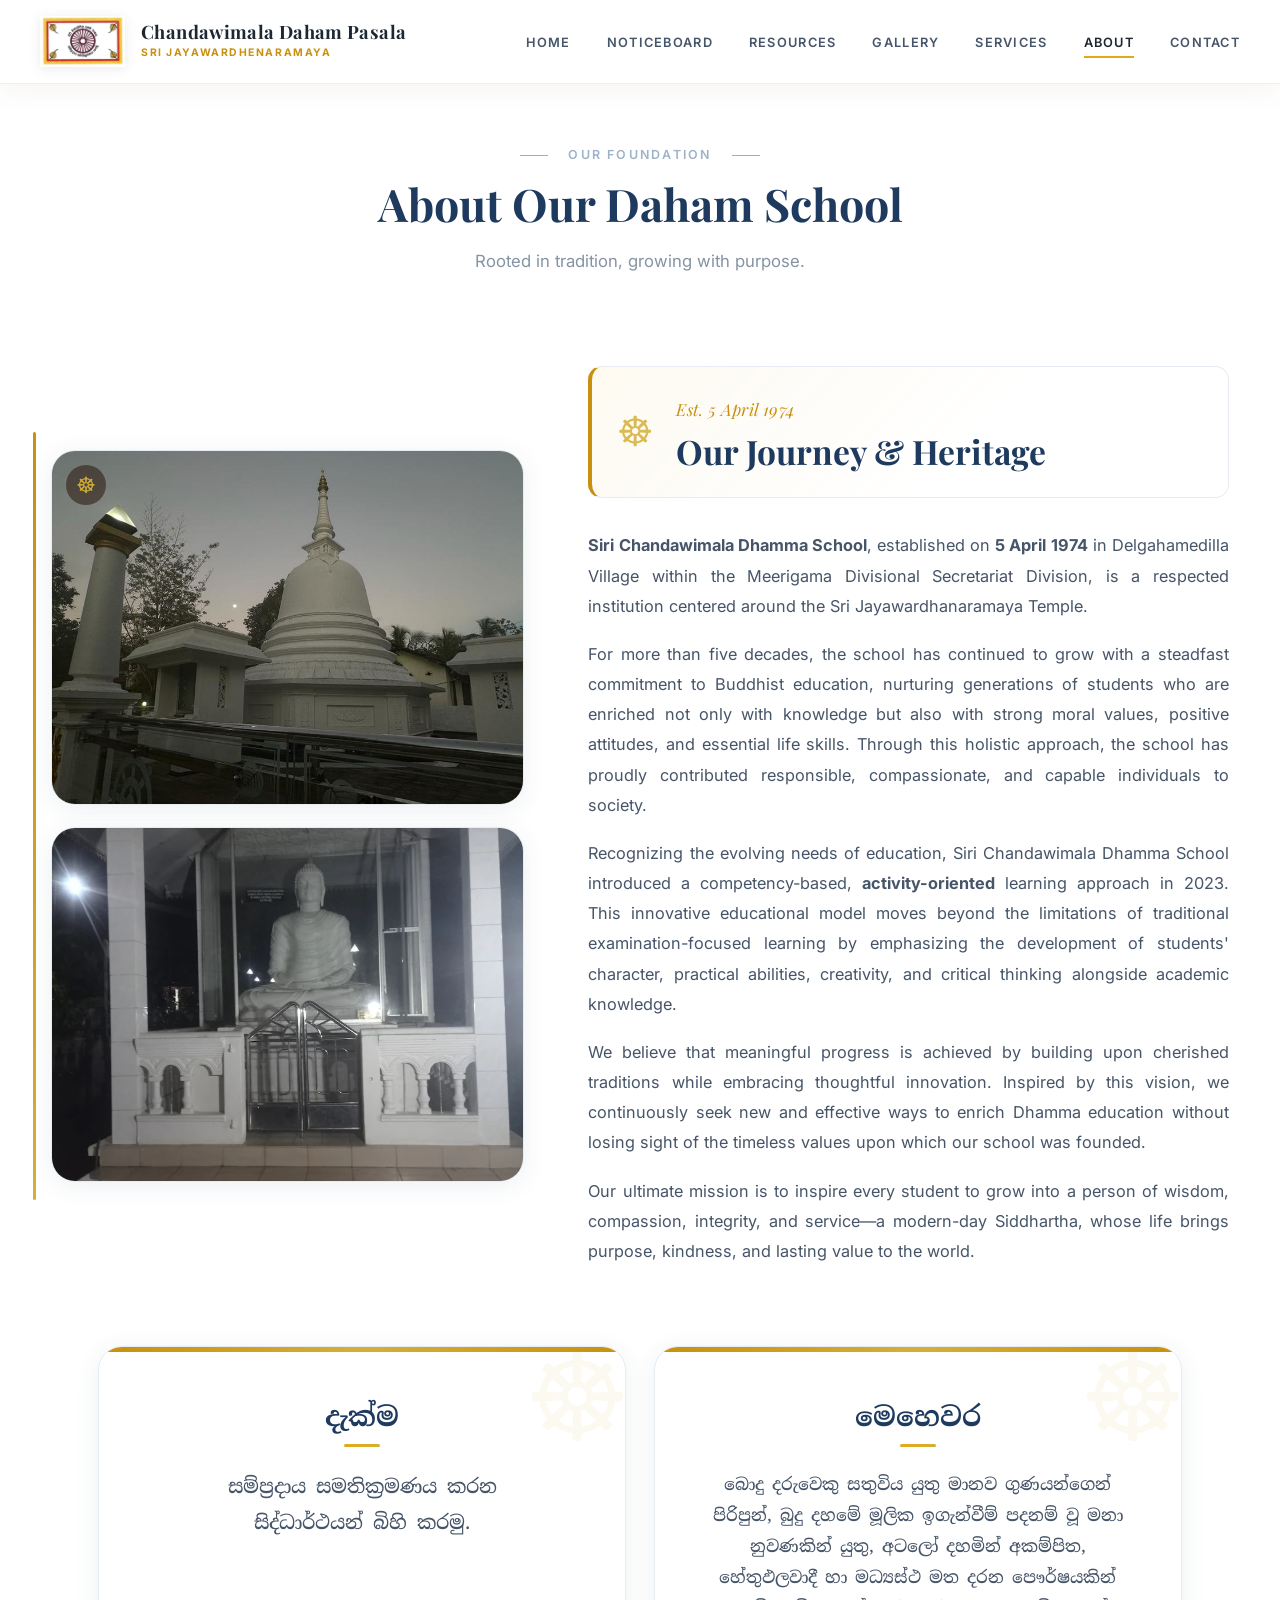
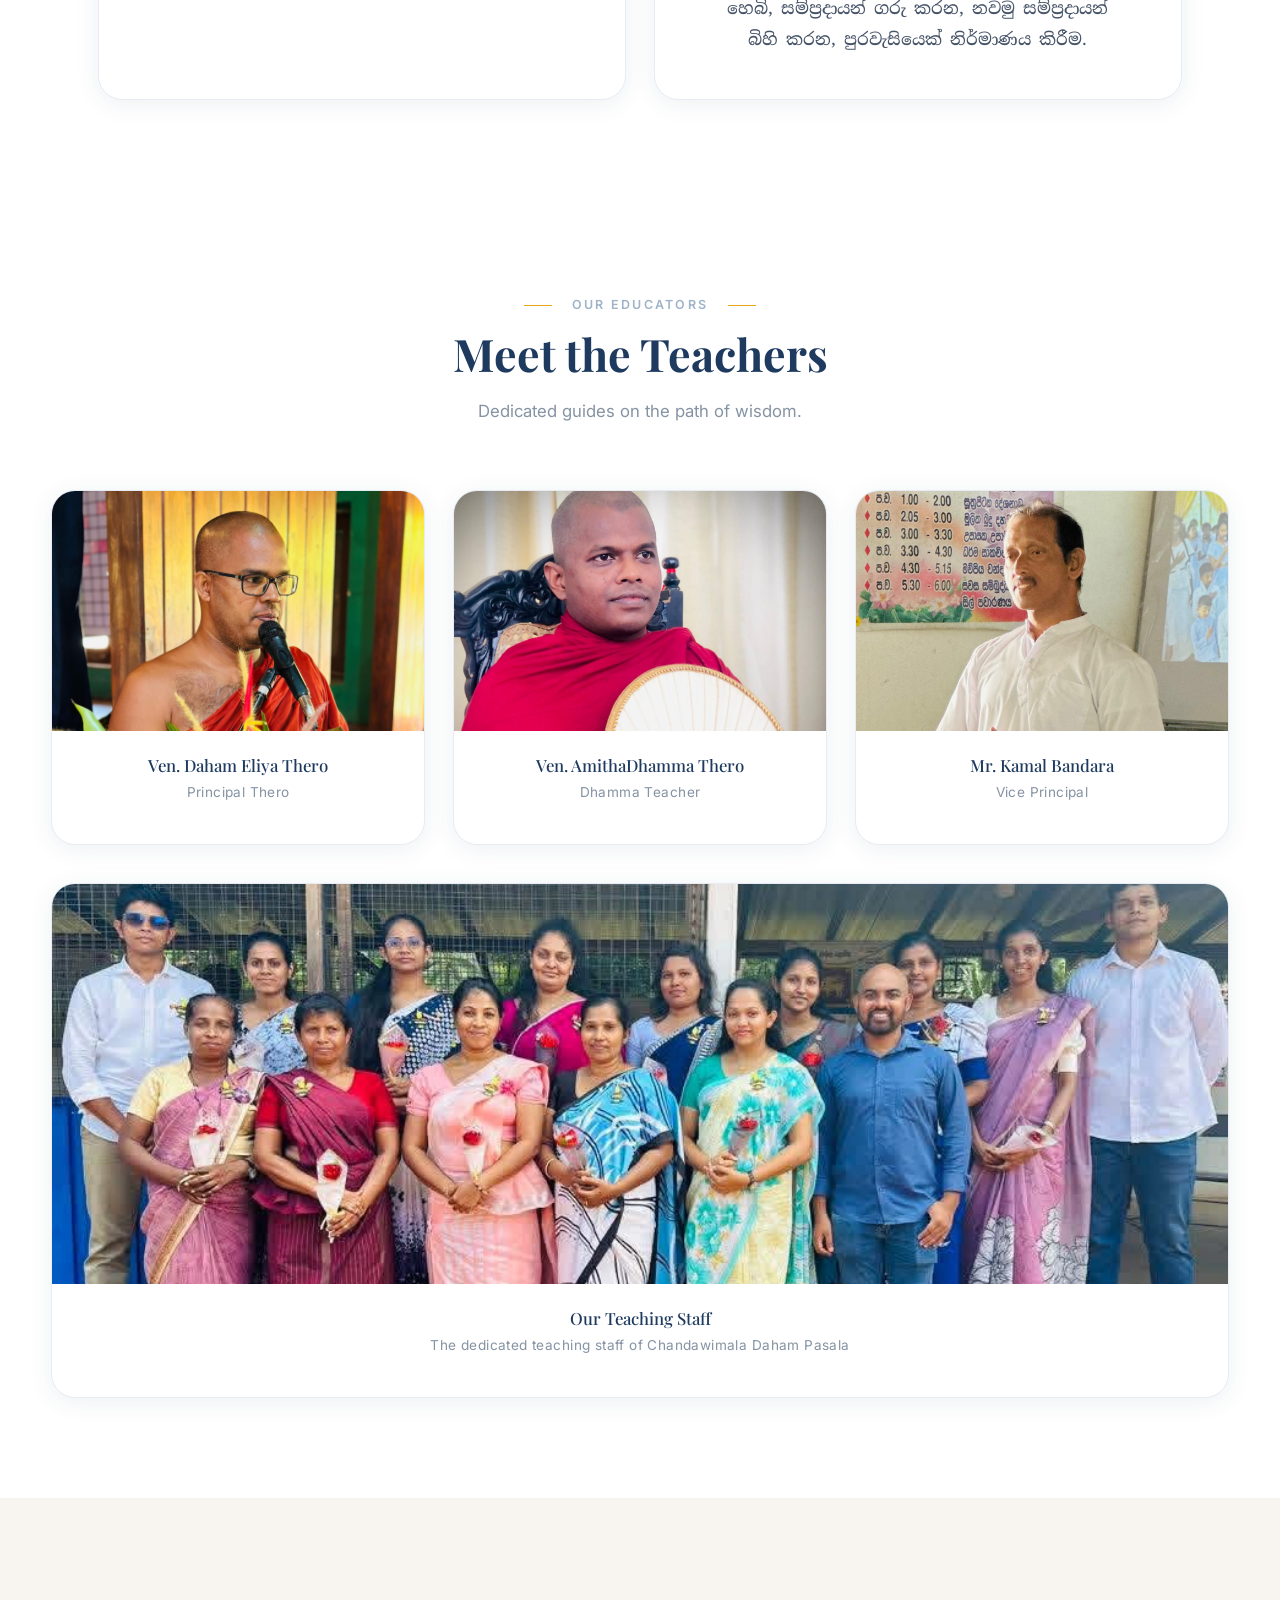
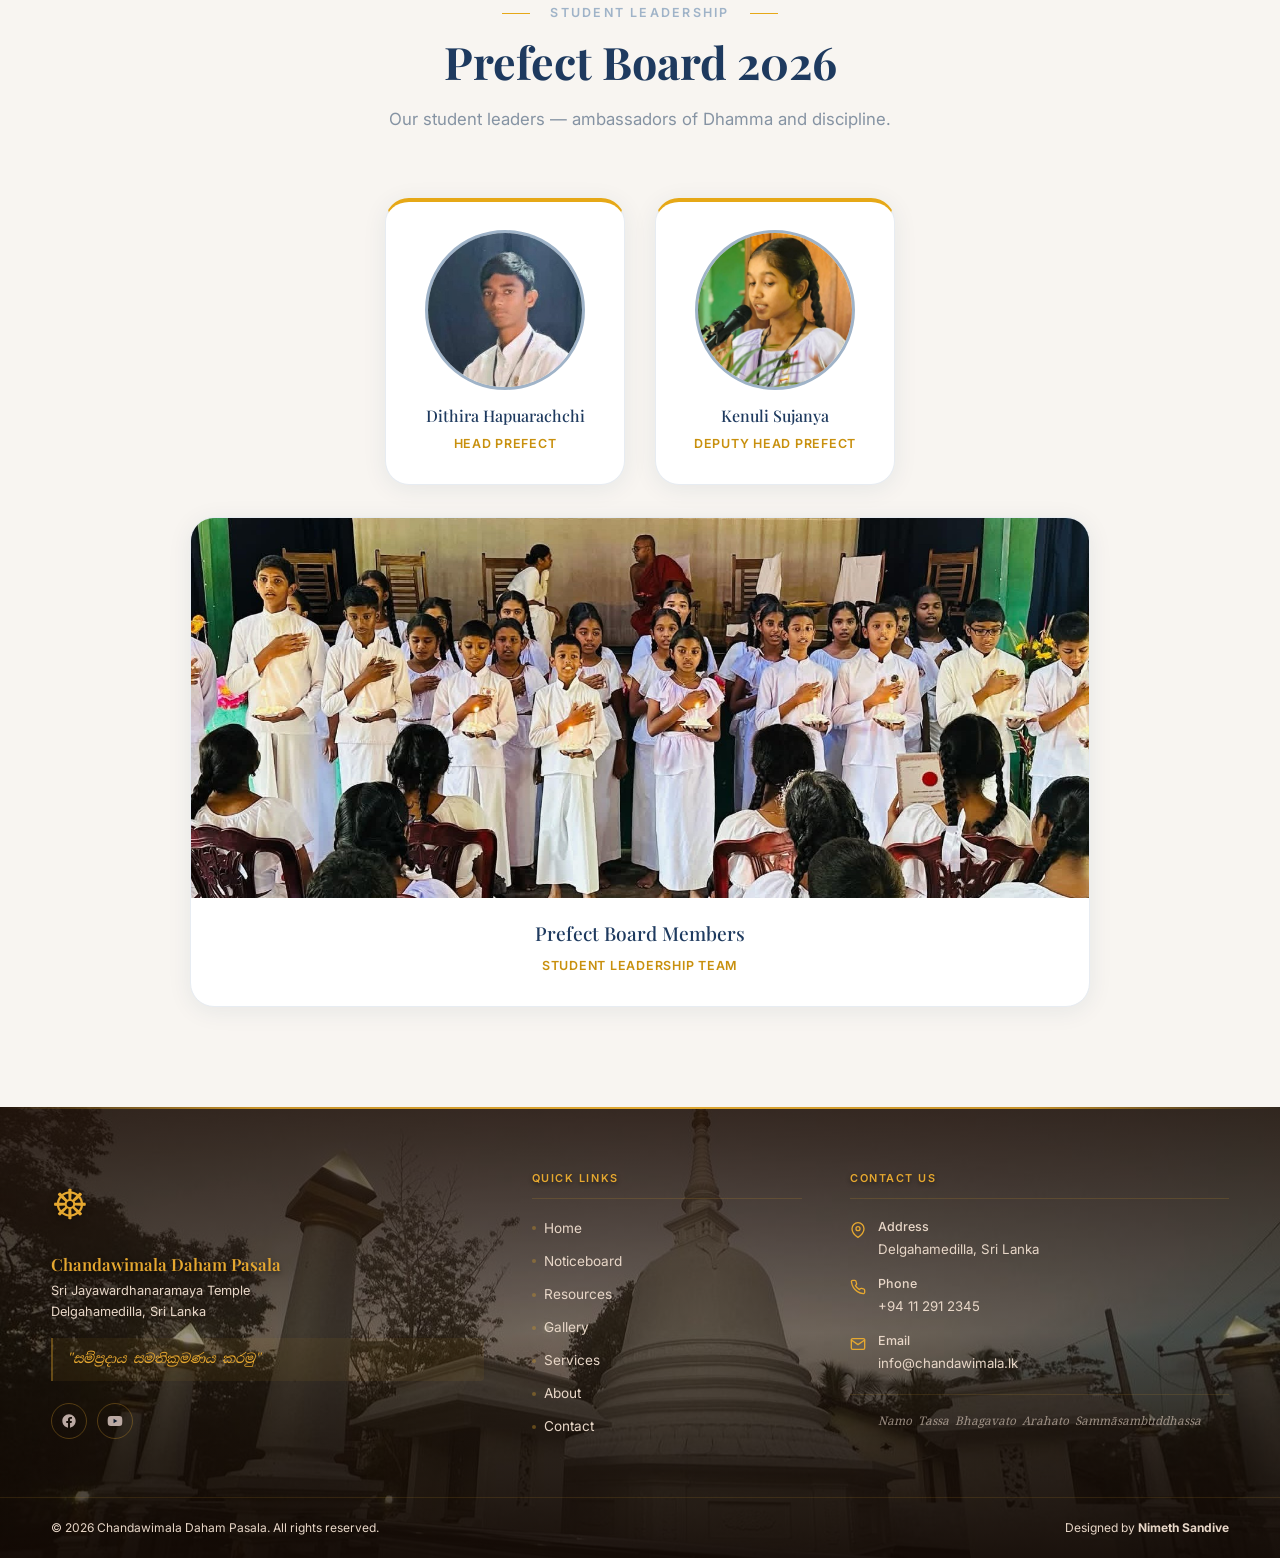
==== commit ff880f95: "add services and noticeboard pages" ====
--- a/about.html
+++ b/about.html
@@ -30,8 +30,10 @@
       </button>
       <ul class="nav-links" id="nav-links" role="list">
         <li><a href="index.html" class="nav-link ">Home</a></li>
+        <li><a href="notices.html" class="nav-link ">Noticeboard</a></li>
         <li><a href="resources.html" class="nav-link">Resources</a></li>
         <li><a href="gallery.html" class="nav-link">Gallery</a></li>
+        <li><a href="services.html" class="nav-link">Services</a></li>
         <li><a href="about.html" class="nav-link active">About</a></li>
         <li><a href="contact.html" class="nav-link">Contact</a></li>
       </ul>
@@ -250,121 +252,101 @@
       </div>
     </section>
     <!-- FOOTER -->
-    <footer class="site-footer" role="contentinfo">
-
-      <!-- Background Layers (Controlled by your CSS) -->
-      <div class="footer-bg-image" aria-hidden="true"></div>
-      <div class="footer-bg-overlay" aria-hidden="true"></div>
-      <div class="footer-saffron-line" aria-hidden="true"></div>
-
-      <!-- Real Content sits on top -->
-      <div class="footer-content">
-        <div class="footer-top">
-          <div class="container footer-top-grid">
-
-            <!-- Column 1: Brand -->
-            <div class="footer-brand">
-              <div class="footer-dharma" aria-hidden="true">&#x2638;&#xFE0E;</div>
-              <h3>Chandawimala Daham Pasala</h3>
-              <p class="footer-tagline">Sri Jayawardhanaramaya Temple<br />Delgahamedilla, Sri Lanka</p>
-              <p class="footer-quote">"සම්ප්‍රදාය සමතික්‍රමණය කරමු"</p>
-
-              <div class="footer-social">
-                <a href="#" class="social-link" aria-label="Facebook">
-                  <svg width="16" height="16" viewBox="0 0 24 24" fill="currentColor">
-                    <path
-                      d="M22 12.07C22 6.5 17.52 2 12 2S2 6.5 2 12.07c0 5 3.66 9.15 8.44 9.93v-7.03H7.9v-2.9h2.54V9.84c0-2.5 1.49-3.89 3.78-3.89 1.1 0 2.24.2 2.24.2v2.47h-1.26c-1.24 0-1.63.78-1.63 1.57v1.88h2.78l-.45 2.9h-2.33V22c4.78-.78 8.44-4.93 8.44-9.93Z">
-                    </path>
-                  </svg>
-                </a>
-                <a href="#" class="social-link" aria-label="YouTube">
-                  <svg width="16" height="16" viewBox="0 0 24 24" fill="currentColor">
-                    <path
-                      d="M23 12s0-3.4-.43-5a3 3 0 0 0-2.1-2.1C18.9 4.5 12 4.5 12 4.5s-6.9 0-8.47.4A3 3 0 0 0 1.43 7C1 8.6 1 12 1 12s0 3.4.43 5a3 3 0 0 0 2.1 2.1c1.57.4 8.47.4 8.47.4s6.9 0 8.47-.4a3 3 0 0 0 2.1-2.1c.43-1.6.43-5 .43-5Z">
-                    </path>
-                    <path d="M9.8 15.3 15.5 12 9.8 8.7Z" fill="#0d1b2e"></path>
-                  </svg>
-                </a>
-              </div>
-            </div>
-
-            <!-- Column 2: Quick Links -->
-            <div class="footer-links-col">
-              <h4>Quick Links</h4>
-              <ul role="list">
-                <li><a href="index.html">Home</a></li>
-                <li><a href="resources.html">Resources</a></li>
-                <li><a href="gallery.html">Gallery</a></li>
-                <li><a href="about.html">About</a></li>
-                <li><a href="contact.html">Contact</a></li>
-              </ul>
-            </div>
-
-            <!-- Column 3: Contact Info -->
-            <div class="footer-contact">
-              <h4>Contact Us</h4>
-
-              <div class="footer-contact-row">
-                <div class="footer-contact-icon">
-                  <!-- Location SVG -->
-                  <svg width="16" height="16" viewBox="0 0 24 24" fill="none" stroke="currentColor" stroke-width="2"
-                    stroke-linecap="round" stroke-linejoin="round">
-                    <path d="M21 10c0 7-9 13-9 13s-9-6-9-13a9 9 0 0 1 18 0z"></path>
-                    <circle cx="12" cy="10" r="3"></circle>
-                  </svg>
-                </div>
-                <div class="footer-contact-text">
-                  <strong>Address</strong>
-                  Delgahamedilla, Sri Lanka
-                </div>
-              </div>
-
-              <div class="footer-contact-row">
-                <div class="footer-contact-icon">
-                  <!-- Phone SVG -->
-                  <svg width="16" height="16" viewBox="0 0 24 24" fill="none" stroke="currentColor" stroke-width="2"
-                    stroke-linecap="round" stroke-linejoin="round">
-                    <path
-                      d="M22 16.92v3a2 2 0 0 1-2.18 2 19.79 19.79 0 0 1-8.63-3.07 19.5 19.5 0 0 1-6-6 19.79 19.79 0 0 1-3.07-8.67A2 2 0 0 1 4.11 2h3a2 2 0 0 1 2 1.72 12.84 12.84 0 0 0 .7 2.81 2 2 0 0 1-.45 2.11L8.09 9.91a16 16 0 0 0 6 6l1.27-1.27a2 2 0 0 1 2.11-.45 12.84 12.84 0 0 0 2.81.7A2 2 0 0 1 22 16.92z">
-                    </path>
-                  </svg>
-                </div>
-                <div class="footer-contact-text">
-                  <strong>Phone</strong>
-                  +94 11 291 2345
-                </div>
-              </div>
-
-              <div class="footer-contact-row">
-                <div class="footer-contact-icon">
-                  <!-- Email SVG -->
-                  <svg width="16" height="16" viewBox="0 0 24 24" fill="none" stroke="currentColor" stroke-width="2"
-                    stroke-linecap="round" stroke-linejoin="round">
-                    <path d="M4 4h16c1.1 0 2 .9 2 2v12c0 1.1-.9 2-2 2H4c-1.1 0-2-.9-2-2V6c0-1.1.9-2 2-2z"></path>
-                    <polyline points="22,6 12,13 2,6"></polyline>
-                  </svg>
-                </div>
-                <div class="footer-contact-text">
-                  <strong>Email</strong>
-                  info@chandawimala.lk
-                </div>
-              </div>
-
-              <p class="footer-pali">Namo Tassa Bhagavato Arahato Sammāsambuddhassa</p>
-            </div>
-
-          </div>
-        </div>
-
-        <!-- Bottom Bar -->
-        <div class="footer-bottom">
-          <div class="container footer-bottom-inner">
-            <p>&copy; <span id="copy-year"></span> Chandawimala Daham Pasala. All rights reserved.</p>
-            <p class="footer-heritage">Designed by <strong>Nimeth Sandive</strong></p>
-          </div>
-        </div>
-      </div>
-    </footer>
+  <footer class="site-footer" role="contentinfo">
+    
+    <!-- Background Layers (Controlled by your CSS) -->
+    <div class="footer-bg-image" aria-hidden="true"></div>
+    <div class="footer-bg-overlay" aria-hidden="true"></div>
+    <div class="footer-saffron-line" aria-hidden="true"></div>
+    
+    <!-- Real Content sits on top -->
+    <div class="footer-content">
+      <div class="footer-top">
+        <div class="container footer-top-grid">
+          
+          <!-- Column 1: Brand -->
+          <div class="footer-brand">
+            <div class="footer-dharma" aria-hidden="true">&#x2638;&#xFE0E;</div>
+            <h3>Chandawimala Daham Pasala</h3>
+            <p class="footer-tagline">Sri Jayawardhanaramaya Temple<br />Delgahamedilla, Sri Lanka</p>
+            <p class="footer-quote">"සම්ප්‍රදාය සමතික්‍රමණය කරමු"</p>
+            
+            <div class="footer-social">
+              <a href="#" class="social-link" aria-label="Facebook">
+                <svg width="16" height="16" viewBox="0 0 24 24" fill="currentColor"><path d="M22 12.07C22 6.5 17.52 2 12 2S2 6.5 2 12.07c0 5 3.66 9.15 8.44 9.93v-7.03H7.9v-2.9h2.54V9.84c0-2.5 1.49-3.89 3.78-3.89 1.1 0 2.24.2 2.24.2v2.47h-1.26c-1.24 0-1.63.78-1.63 1.57v1.88h2.78l-.45 2.9h-2.33V22c4.78-.78 8.44-4.93 8.44-9.93Z"></path></svg>
+              </a>
+              <a href="#" class="social-link" aria-label="YouTube">
+                <svg width="16" height="16" viewBox="0 0 24 24" fill="currentColor"><path d="M23 12s0-3.4-.43-5a3 3 0 0 0-2.1-2.1C18.9 4.5 12 4.5 12 4.5s-6.9 0-8.47.4A3 3 0 0 0 1.43 7C1 8.6 1 12 1 12s0 3.4.43 5a3 3 0 0 0 2.1 2.1c1.57.4 8.47.4 8.47.4s6.9 0 8.47-.4a3 3 0 0 0 2.1-2.1c.43-1.6.43-5 .43-5Z"></path><path d="M9.8 15.3 15.5 12 9.8 8.7Z" fill="#0d1b2e"></path></svg>
+              </a>
+            </div>
+          </div>
+
+          <!-- Column 2: Quick Links -->
+          <div class="footer-links-col">
+            <h4>Quick Links</h4>
+            <ul role="list">
+              <li><a href="index.html">Home</a></li>
+              <li><a href="notices.html">Noticeboard</a></li>
+              <li><a href="resources.html">Resources</a></li>
+              <li><a href="gallery.html">Gallery</a></li>
+              <li><a href="services.html">Services</a></li>
+              <li><a href="about.html">About</a></li>
+              <li><a href="contact.html">Contact</a></li>
+            </ul>
+          </div>
+
+          <!-- Column 3: Contact Info -->
+          <div class="footer-contact">
+            <h4>Contact Us</h4>
+            
+            <div class="footer-contact-row">
+              <div class="footer-contact-icon">
+                <!-- Location SVG -->
+                <svg width="16" height="16" viewBox="0 0 24 24" fill="none" stroke="currentColor" stroke-width="2" stroke-linecap="round" stroke-linejoin="round"><path d="M21 10c0 7-9 13-9 13s-9-6-9-13a9 9 0 0 1 18 0z"></path><circle cx="12" cy="10" r="3"></circle></svg>
+              </div>
+              <div class="footer-contact-text">
+                <strong>Address</strong>
+                Delgahamedilla, Sri Lanka
+              </div>
+            </div>
+
+            <div class="footer-contact-row">
+              <div class="footer-contact-icon">
+                <!-- Phone SVG -->
+                <svg width="16" height="16" viewBox="0 0 24 24" fill="none" stroke="currentColor" stroke-width="2" stroke-linecap="round" stroke-linejoin="round"><path d="M22 16.92v3a2 2 0 0 1-2.18 2 19.79 19.79 0 0 1-8.63-3.07 19.5 19.5 0 0 1-6-6 19.79 19.79 0 0 1-3.07-8.67A2 2 0 0 1 4.11 2h3a2 2 0 0 1 2 1.72 12.84 12.84 0 0 0 .7 2.81 2 2 0 0 1-.45 2.11L8.09 9.91a16 16 0 0 0 6 6l1.27-1.27a2 2 0 0 1 2.11-.45 12.84 12.84 0 0 0 2.81.7A2 2 0 0 1 22 16.92z"></path></svg>
+              </div>
+              <div class="footer-contact-text">
+                <strong>Phone</strong>
+                +94 11 291 2345
+              </div>
+            </div>
+
+            <div class="footer-contact-row">
+              <div class="footer-contact-icon">
+                <!-- Email SVG -->
+                <svg width="16" height="16" viewBox="0 0 24 24" fill="none" stroke="currentColor" stroke-width="2" stroke-linecap="round" stroke-linejoin="round"><path d="M4 4h16c1.1 0 2 .9 2 2v12c0 1.1-.9 2-2 2H4c-1.1 0-2-.9-2-2V6c0-1.1.9-2 2-2z"></path><polyline points="22,6 12,13 2,6"></polyline></svg>
+              </div>
+              <div class="footer-contact-text">
+                <strong>Email</strong>
+                info@chandawimala.lk
+              </div>
+            </div>
+
+            <p class="footer-pali">Namo Tassa Bhagavato Arahato Sammāsambuddhassa</p>
+          </div>
+          
+        </div>
+      </div>
+
+      <!-- Bottom Bar -->
+      <div class="footer-bottom">
+        <div class="container footer-bottom-inner">
+          <p>&copy; <span id="copy-year"></span> Chandawimala Daham Pasala. All rights reserved.</p>
+          <p class="footer-heritage">Designed by <strong>Nimeth Sandive</strong></p>
+        </div>
+      </div>
+    </div>
+  </footer>
 
     <button class="back-to-top" id="back-to-top" aria-label="Back to top">&#x25B2;</button>
     <script src="js/script.js"></script>
--- a/css/style.css
+++ b/css/style.css
@@ -666,7 +666,226 @@
   font-weight: 600;
 }
 
-
+/* ══════════════════════════════════════════
+   NOTICEBOARD PAGE: ACHIEVEMENTS & EXAMS
+══════════════════════════════════════════ */
+
+/* Hall of Fame Grid */
+.achievements-grid {
+  display: grid;
+  grid-template-columns: repeat(auto-fit, minmax(280px, 1fr));
+  gap: 30px;
+  margin-top: 40px;
+}
+
+.achievement-card {
+  background: var(--white, #ffffff);
+  border-radius: 12px;
+  overflow: hidden;
+  box-shadow: 0 5px 20px rgba(0,0,0,0.05);
+  text-align: center;
+  border: 1px solid #eee;
+  transition: transform 0.3s ease;
+}
+
+.achievement-card:hover {
+  transform: translateY(-5px);
+}
+
+.achievement-img {
+  width: 100%;
+  height: 220px;
+  object-fit: cover;
+  background: #f4f4f4;
+}
+
+.achievement-info {
+  padding: 24px;
+}
+
+.achievement-name {
+  font-family: 'Playfair Display', serif;
+  font-size: 1.25rem;
+  color: var(--brown-dark, #3D2A1E);
+  margin: 0 0 8px 0;
+}
+
+.achievement-award {
+  font-size: 0.95rem;
+  color: var(--saffron, #D9822B);
+  font-weight: 600;
+  margin-bottom: 12px;
+}
+
+/* Exam Results Banner */
+.exam-results-banner {
+  background: linear-gradient(135deg, #185FA5 0%, #0C447C 100%);
+  border-radius: 16px;
+  padding: 50px 40px;
+  text-align: center;
+  color: #ffffff;
+  margin-top: 60px;
+  box-shadow: 0 10px 30px rgba(24, 95, 165, 0.2);
+}
+
+.exam-results-banner h3 {
+  font-family: 'Playfair Display', serif;
+  font-size: 2rem;
+  margin-bottom: 15px;
+  color: #ffffff;
+}
+
+.exam-results-banner p {
+  font-size: 1.1rem;
+  opacity: 0.9;
+  margin-bottom: 30px;
+  max-width: 600px;
+  margin-left: auto;
+  margin-right: auto;
+}
+
+.btn-white {
+  background: #ffffff;
+  color: #0C447C;
+  padding: 14px 28px;
+  border-radius: 6px;
+  font-weight: 600;
+  text-decoration: none;
+  display: inline-flex;
+  align-items: center;
+  gap: 10px;
+  transition: background 0.2s;
+}
+
+.btn-white:hover {
+  background: #f0f0f0;
+}
+/* ══════════════════════════════════════════
+   SERVICES & FORMS PAGE
+══════════════════════════════════════════ */
+
+/* 1. Downloadable Forms Grid */
+.forms-grid {
+  display: grid;
+  grid-template-columns: repeat(auto-fit, minmax(300px, 1fr));
+  gap: 30px;
+  margin-top: 20px;
+}
+
+.form-card {
+  background: var(--white, #ffffff);
+  border: 1px solid #EBEBEB;
+  border-radius: 12px;
+  padding: 32px 24px;
+  display: flex;
+  flex-direction: column;
+  align-items: center;
+  text-align: center;
+  transition: transform 0.3s ease, box-shadow 0.3s ease;
+  position: relative;
+  overflow: hidden;
+}
+
+.form-card:hover {
+  transform: translateY(-5px);
+  box-shadow: 0 15px 35px rgba(0,0,0,0.06);
+  border-color: rgba(217, 130, 43, 0.3); /* Subtle saffron glow on border */
+}
+
+.form-icon-wrapper {
+  width: 64px;
+  height: 64px;
+  background: #F4F8FA;
+  color: var(--blue-dark, #0C447C);
+  border-radius: 50%;
+  display: flex;
+  align-items: center;
+  justify-content: center;
+  margin-bottom: 20px;
+}
+
+.form-icon-wrapper svg {
+  width: 32px;
+  height: 32px;
+}
+
+.form-content h3 {
+  font-family: 'Playfair Display', serif;
+  font-size: 1.3rem;
+  color: var(--brown-dark, #3D2A1E);
+  margin-bottom: 12px;
+}
+
+.form-content p {
+  font-family: 'Noto Serif Sinhala', serif; /* Forces the beautiful Sinhala font */
+  font-size: 0.85rem; /* Bumps up the size significantly */
+  font-weight: 500; /* Makes the letters thicker and easier to read */
+  color: var(--text-mid, #4A4A4A);
+  line-height: 1.7;
+  margin-bottom: 24px;
+  flex-grow: 1; 
+}
+
+/* Download PDF Button inside the card */
+.btn-download {
+  display: inline-flex;
+  align-items: center;
+  justify-content: center;
+  gap: 8px;
+  width: 100%;
+  background: var(--blue-dark, #0C447C);
+  color: #ffffff;
+  padding: 12px 20px;
+  border-radius: 6px;
+  font-weight: 600;
+  font-size: 0.95rem;
+  text-decoration: none;
+  transition: background 0.2s ease;
+}
+
+.btn-download:hover {
+  background: var(--saffron, #D9822B);
+  color: #ffffff;
+}
+
+.btn-download svg {
+  width: 18px;
+  height: 18px;
+}
+
+/* 2. Additional Services Layout (Library, Counseling) */
+.additional-services-grid {
+  display: grid;
+  grid-template-columns: repeat(auto-fit, minmax(320px, 1fr));
+  gap: 40px;
+  margin-top: 40px;
+}
+
+.service-info-card {
+  background: var(--white, #ffffff);
+  border-radius: 12px;
+  padding: 40px;
+  text-align: center;
+  box-shadow: 0 5px 20px rgba(0,0,0,0.03);
+}
+
+.service-info-icon {
+  font-size: 3rem;
+  color: var(--saffron, #D9822B);
+  margin-bottom: 20px;
+}
+
+.service-info-card h3 {
+  font-family: 'Playfair Display', serif;
+  font-size: 1.5rem;
+  color: var(--brown-dark, #3D2A1E);
+  margin-bottom: 15px;
+}
+
+.service-info-card p {
+  color: var(--text-mid, #4A4A4A);
+  line-height: 1.7;
+}
 /* ══════════════════════════════════════════
    ABOUT
 ══════════════════════════════════════════ */
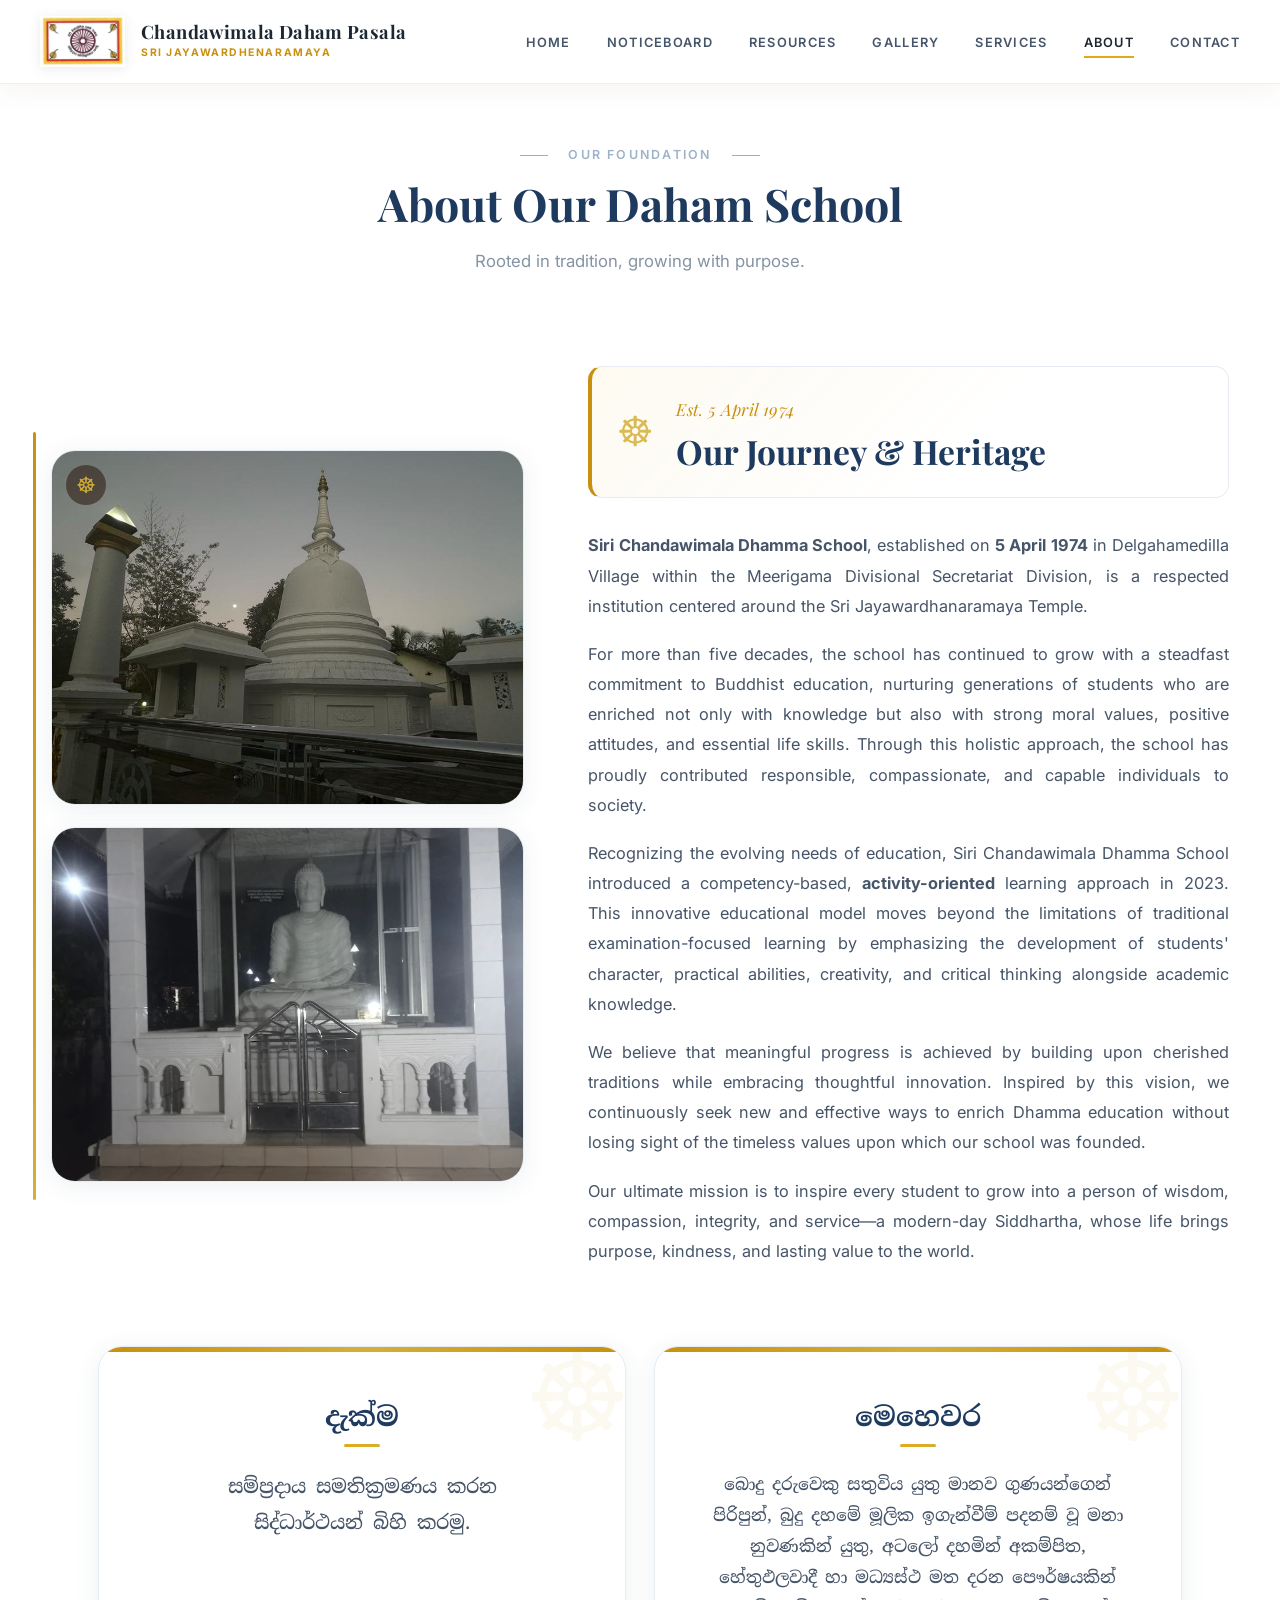
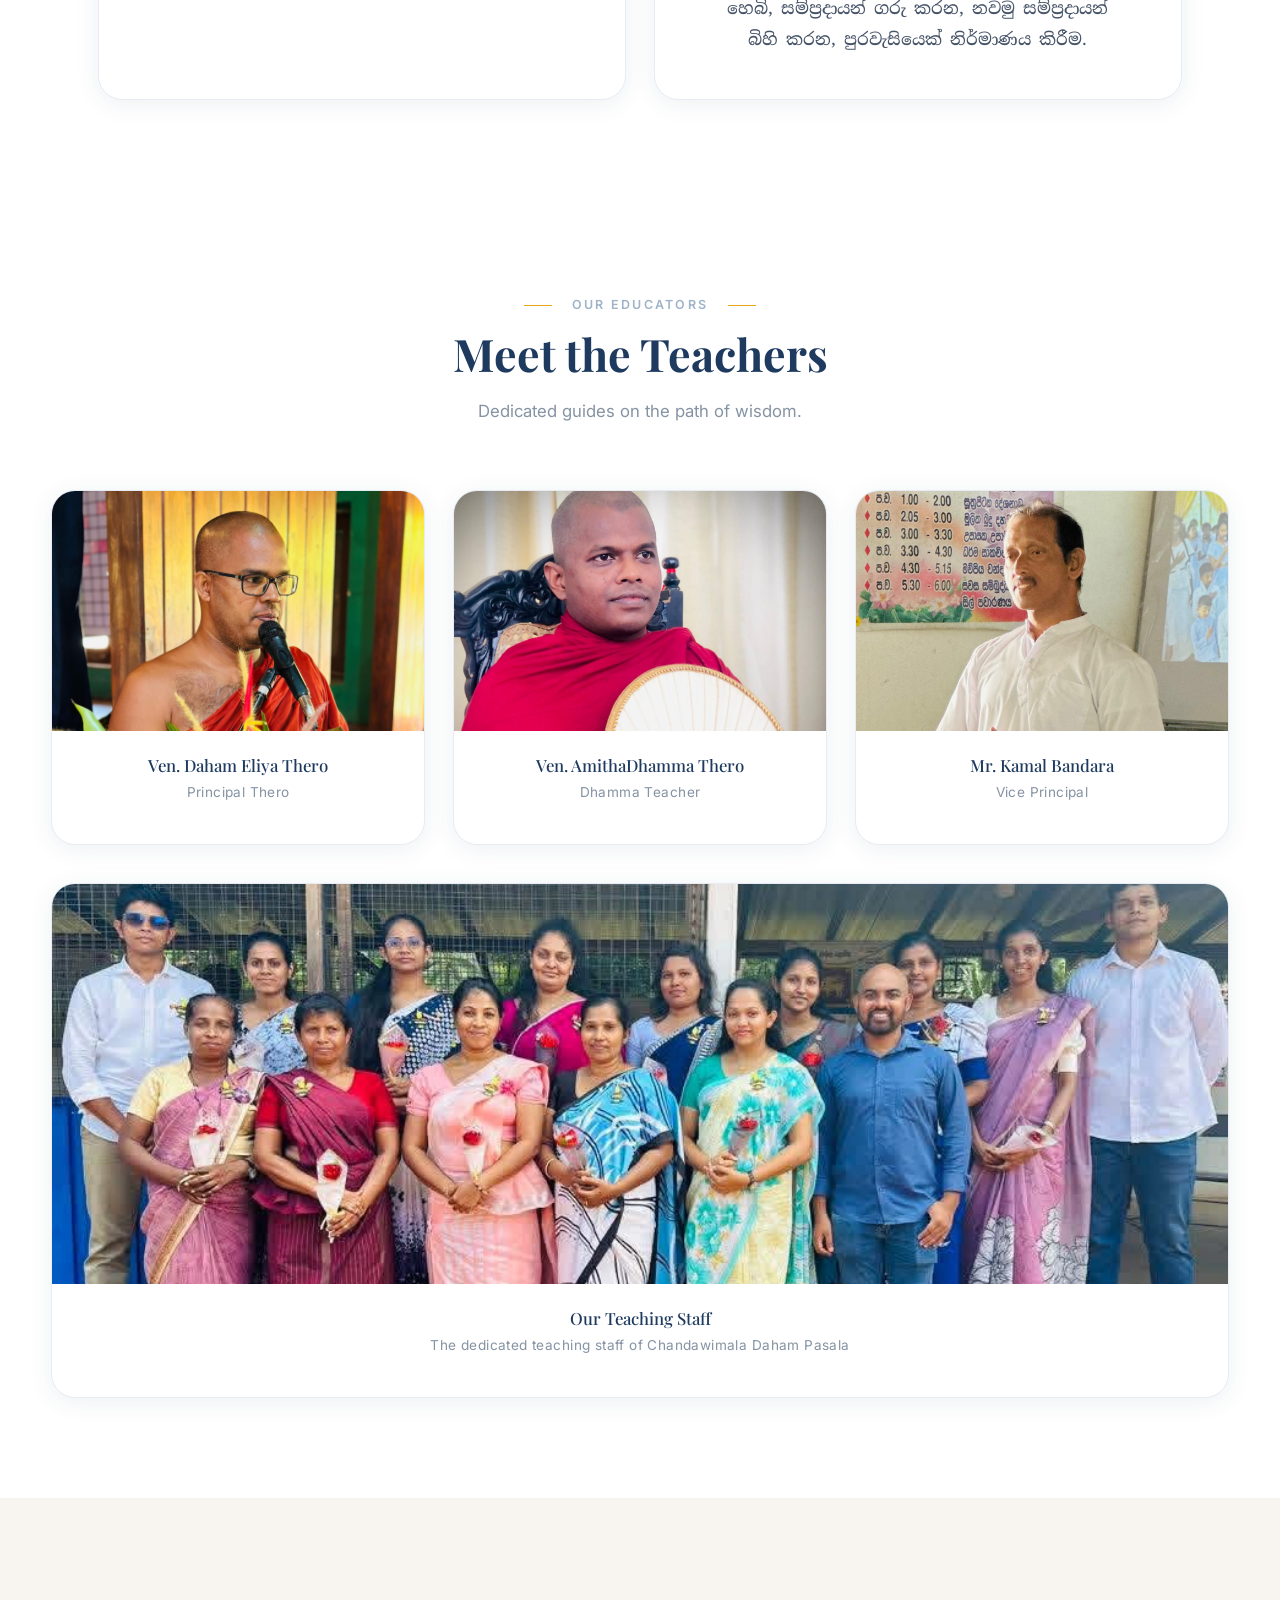
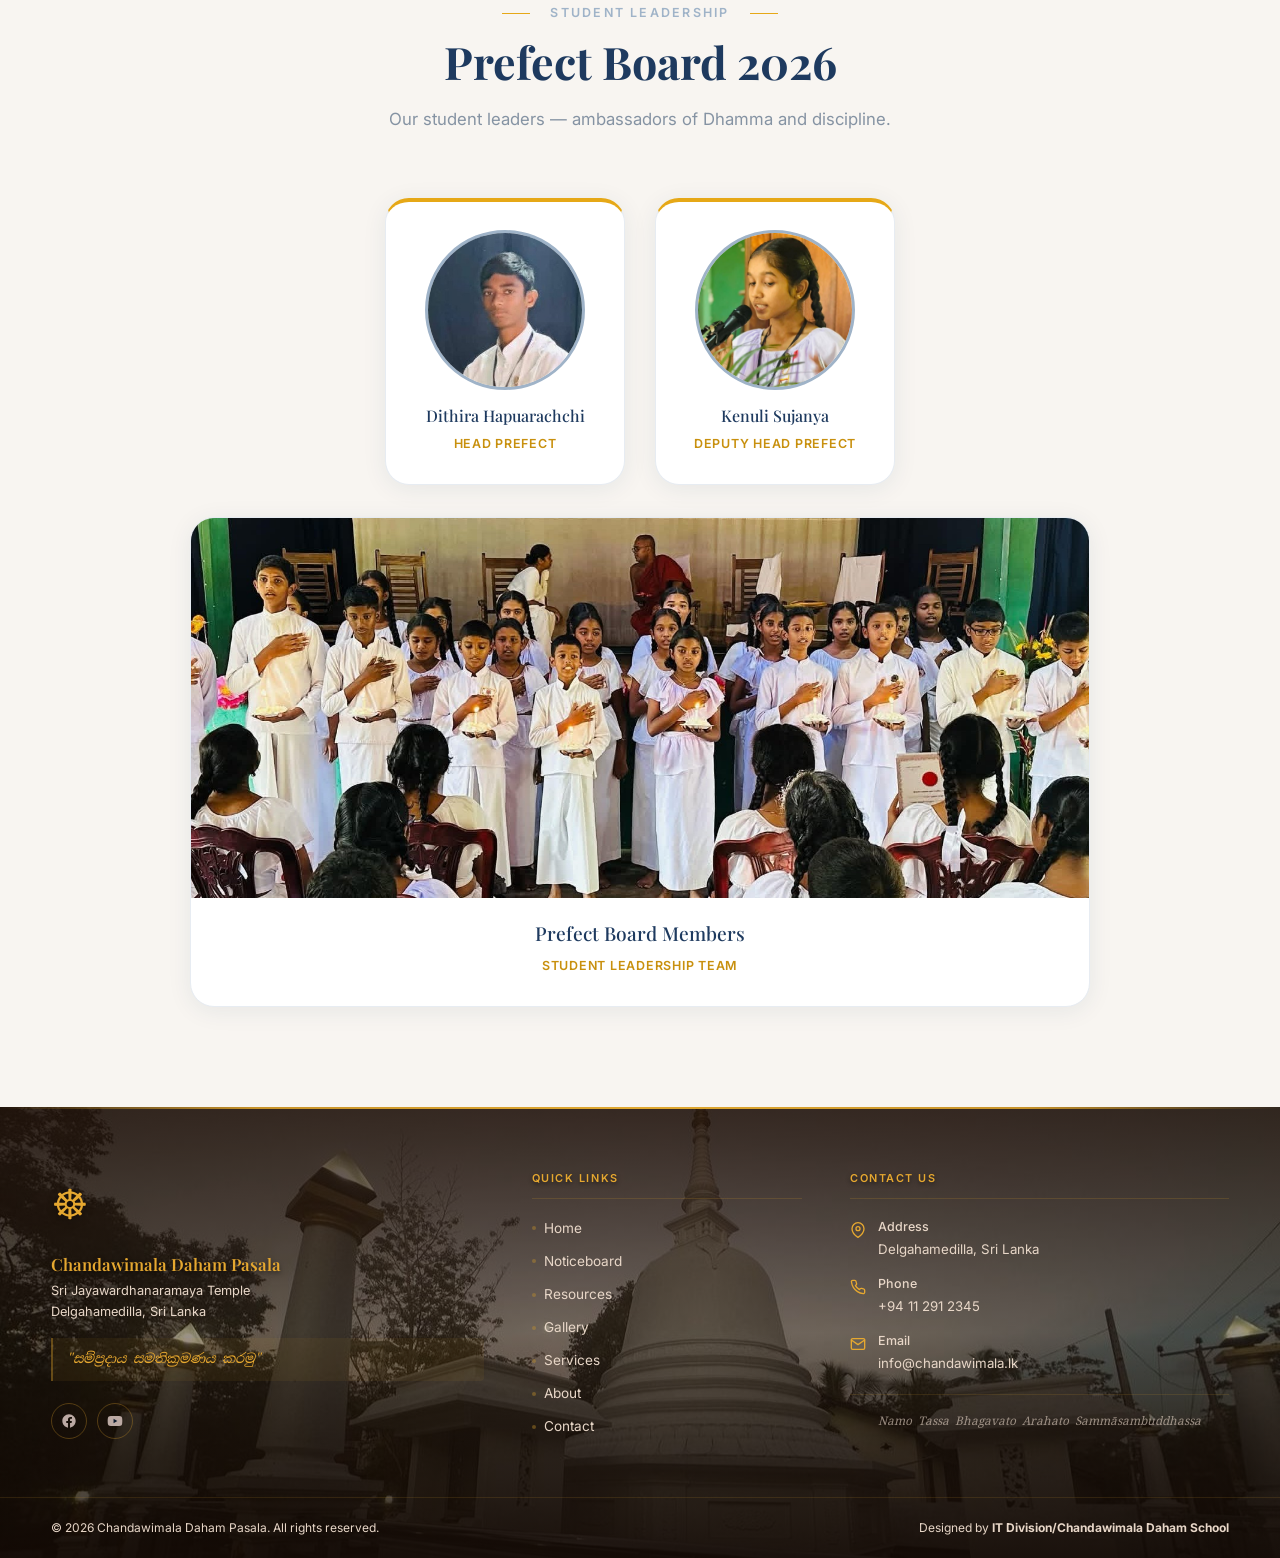
==== commit 622aaecf: "changed the footer" ====
--- a/about.html
+++ b/about.html
@@ -342,7 +342,7 @@
       <div class="footer-bottom">
         <div class="container footer-bottom-inner">
           <p>&copy; <span id="copy-year"></span> Chandawimala Daham Pasala. All rights reserved.</p>
-          <p class="footer-heritage">Designed by <strong>Nimeth Sandive</strong></p>
+          <p class="footer-heritage">Designed by <strong>IT Division/Chandawimala Daham School</strong></p>
         </div>
       </div>
     </div>
--- a/css/style.css
+++ b/css/style.css
@@ -782,16 +782,33 @@
   align-items: center;
   text-align: center;
   transition: transform 0.3s ease, box-shadow 0.3s ease;
-  position: relative;
-  overflow: hidden;
-}
-
+  position: relative; /* Crucial for the top line animation */
+  overflow: hidden;   /* Keeps the line perfectly inside the rounded corners */
+}
+
+/* This creates the yellow line, hidden by default */
+.form-card::after {
+  content: "";
+  position: absolute;
+  top: 0;
+  left: 0;
+  width: 100%;
+  height: 4px; /* Thickness of the yellow line */
+  background: var(--saffron, #D9822B);
+  transform: scaleX(0); /* Squishes it to 0 width initially */
+  transition: transform 0.3s ease; /* Makes it grow smoothly */
+  transform-origin: center; /* Makes it grow from the middle */
+}
+
+/* When hovering, the card lifts up, gets a shadow, AND the yellow line expands */
 .form-card:hover {
   transform: translateY(-5px);
   box-shadow: 0 15px 35px rgba(0,0,0,0.06);
-  border-color: rgba(217, 130, 43, 0.3); /* Subtle saffron glow on border */
-}
-
+}
+
+.form-card:hover::after {
+  transform: scaleX(1); /* Expands the yellow line to full width */
+}
 .form-icon-wrapper {
   width: 64px;
   height: 64px;
@@ -1133,6 +1150,7 @@
 }
 
 /* ---------- RESPONSIVE ---------- */
+
 @media (max-width: 950px) {
   .heritage-block {
     grid-template-columns: 1fr;
@@ -1141,6 +1159,16 @@
 
   .heritage-photos {
     flex-direction: row;
+    min-height: 400px; 
+    width: 100%;       
+  }
+
+  
+  .heritage-photos img {
+    width: 100%;
+    height: 100%;
+    object-fit: cover; 
+    border-radius: 12px;
   }
 
   .heritage-photos::before {
@@ -2290,10 +2318,7 @@
   .contact-grid { grid-template-columns: 1fr; }
 }
 
-/* --- 950px: Small Tablets --- */
 @media (max-width: 950px) {
-  .about-history-elaborate { grid-template-columns: 1fr; gap: 40px; }
-  .history-text p { text-align: left; }
   .professional-cards { grid-template-columns: 1fr; }
   .footer-top-grid { grid-template-columns: 1fr 1fr; gap: 36px; }
   .footer-brand { grid-column: 1 / -1; }
@@ -2375,7 +2400,22 @@
   .nav-title-main { font-size: 0.88rem; }
   .back-to-top { bottom: 20px; right: 20px; }
   .welcome-image-badge { right: 12px; bottom: 12px; }
-  .prefect-tier { flex-direction: column; align-items: center; }
+  /* 🔴 BULLETPROOF CENTERING FOR PREFECT CARDS 🔴 */
+  .prefect-tier, 
+  .prefect-tier--senior { 
+    display: flex !important;
+    flex-direction: column !important; 
+    align-items: center !important; 
+    justify-content: center !important;
+    width: 100% !important;
+  }
+
+  /* This forces every individual card inside the tier to center itself */
+  .prefect-tier > * {
+    margin-left: auto !important;
+    margin-right: auto !important;
+    max-width: 320px; /* Keeps the cards looking nicely proportioned on phones */
+  }
 }
 
 @media (max-width: 580px) {
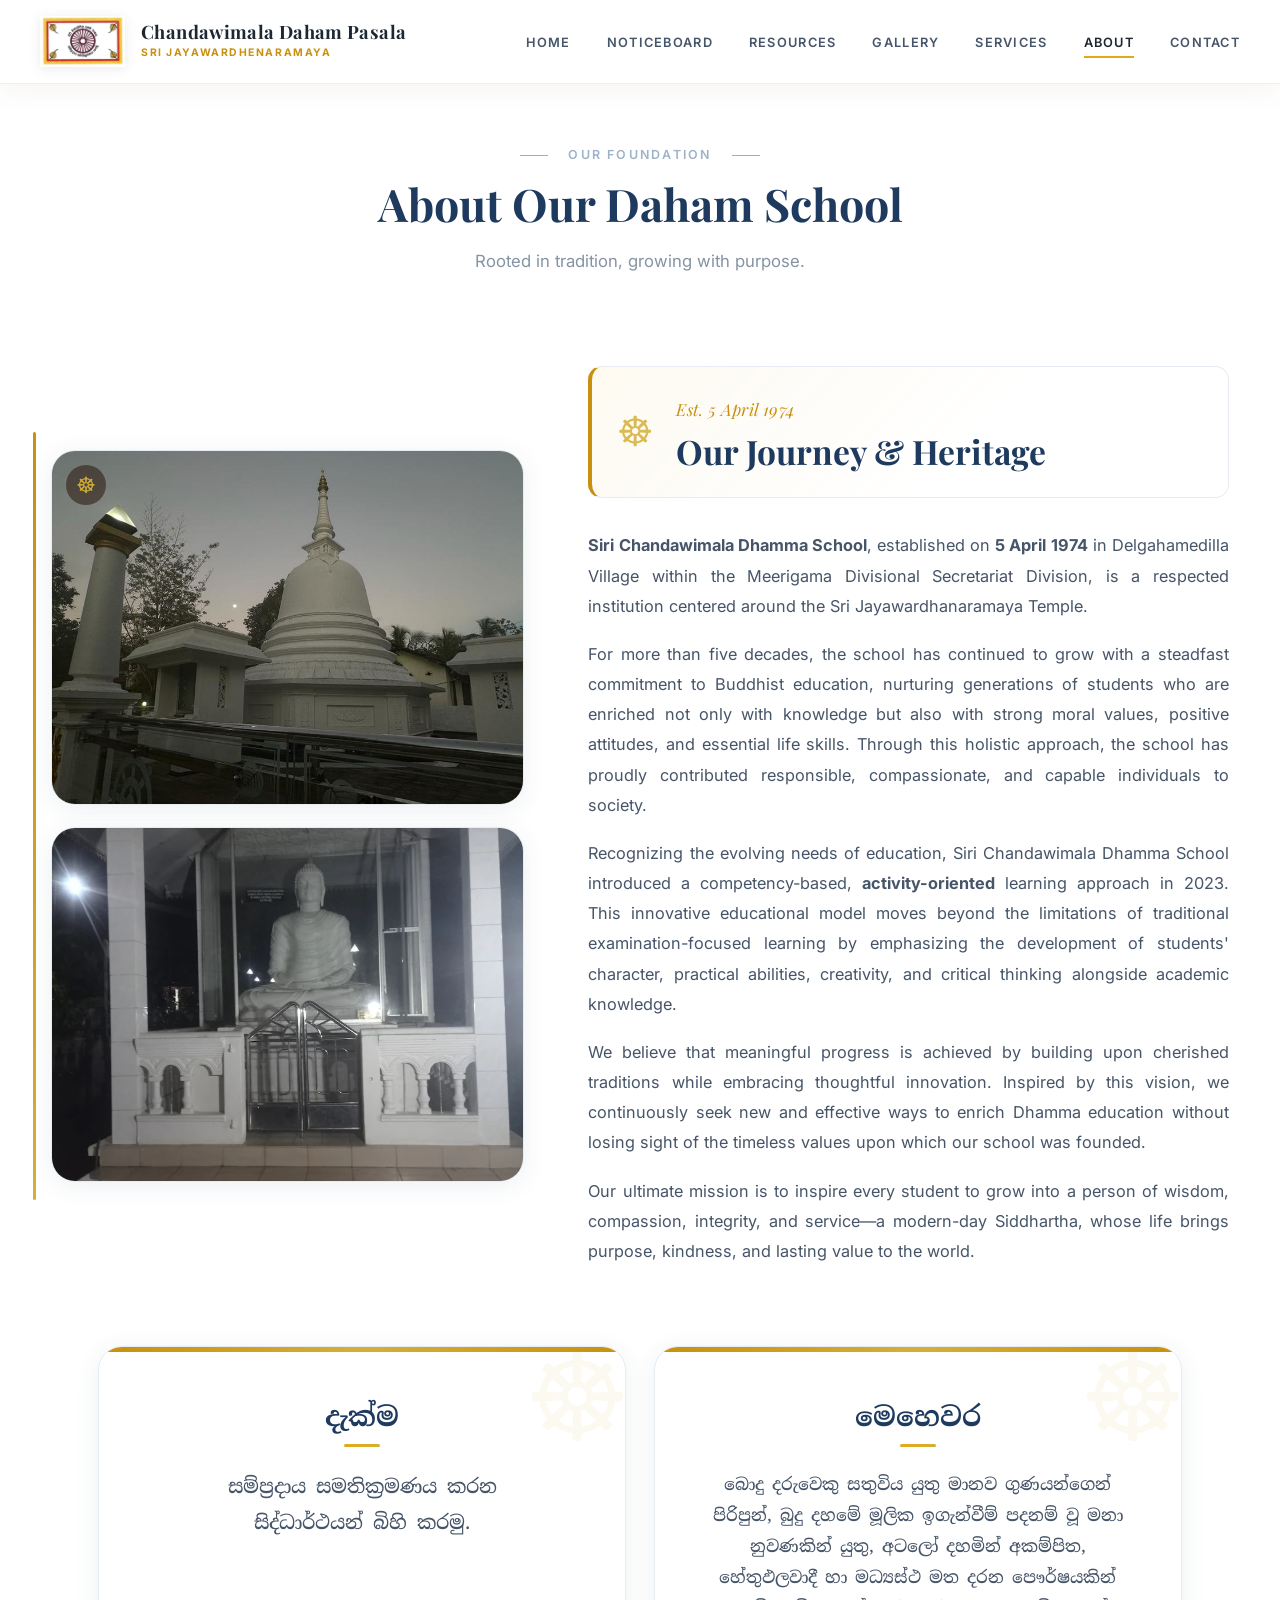
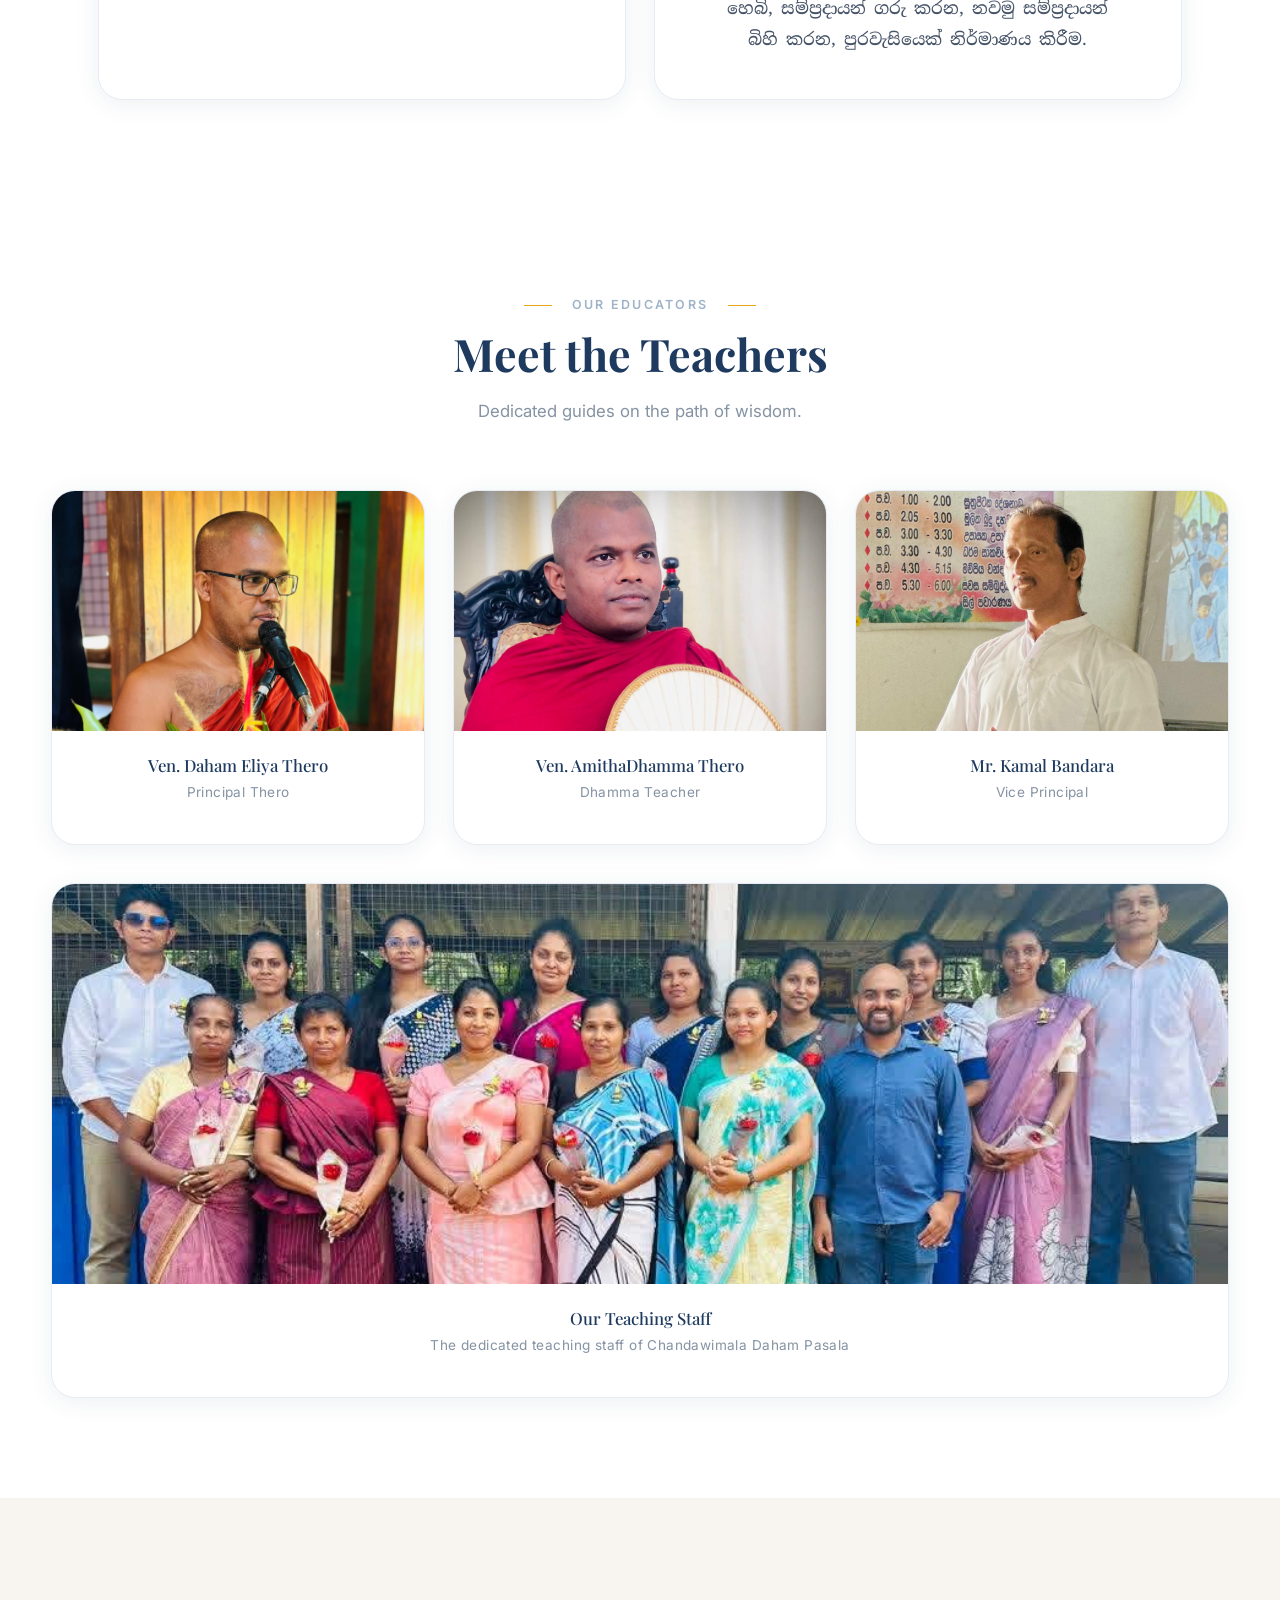
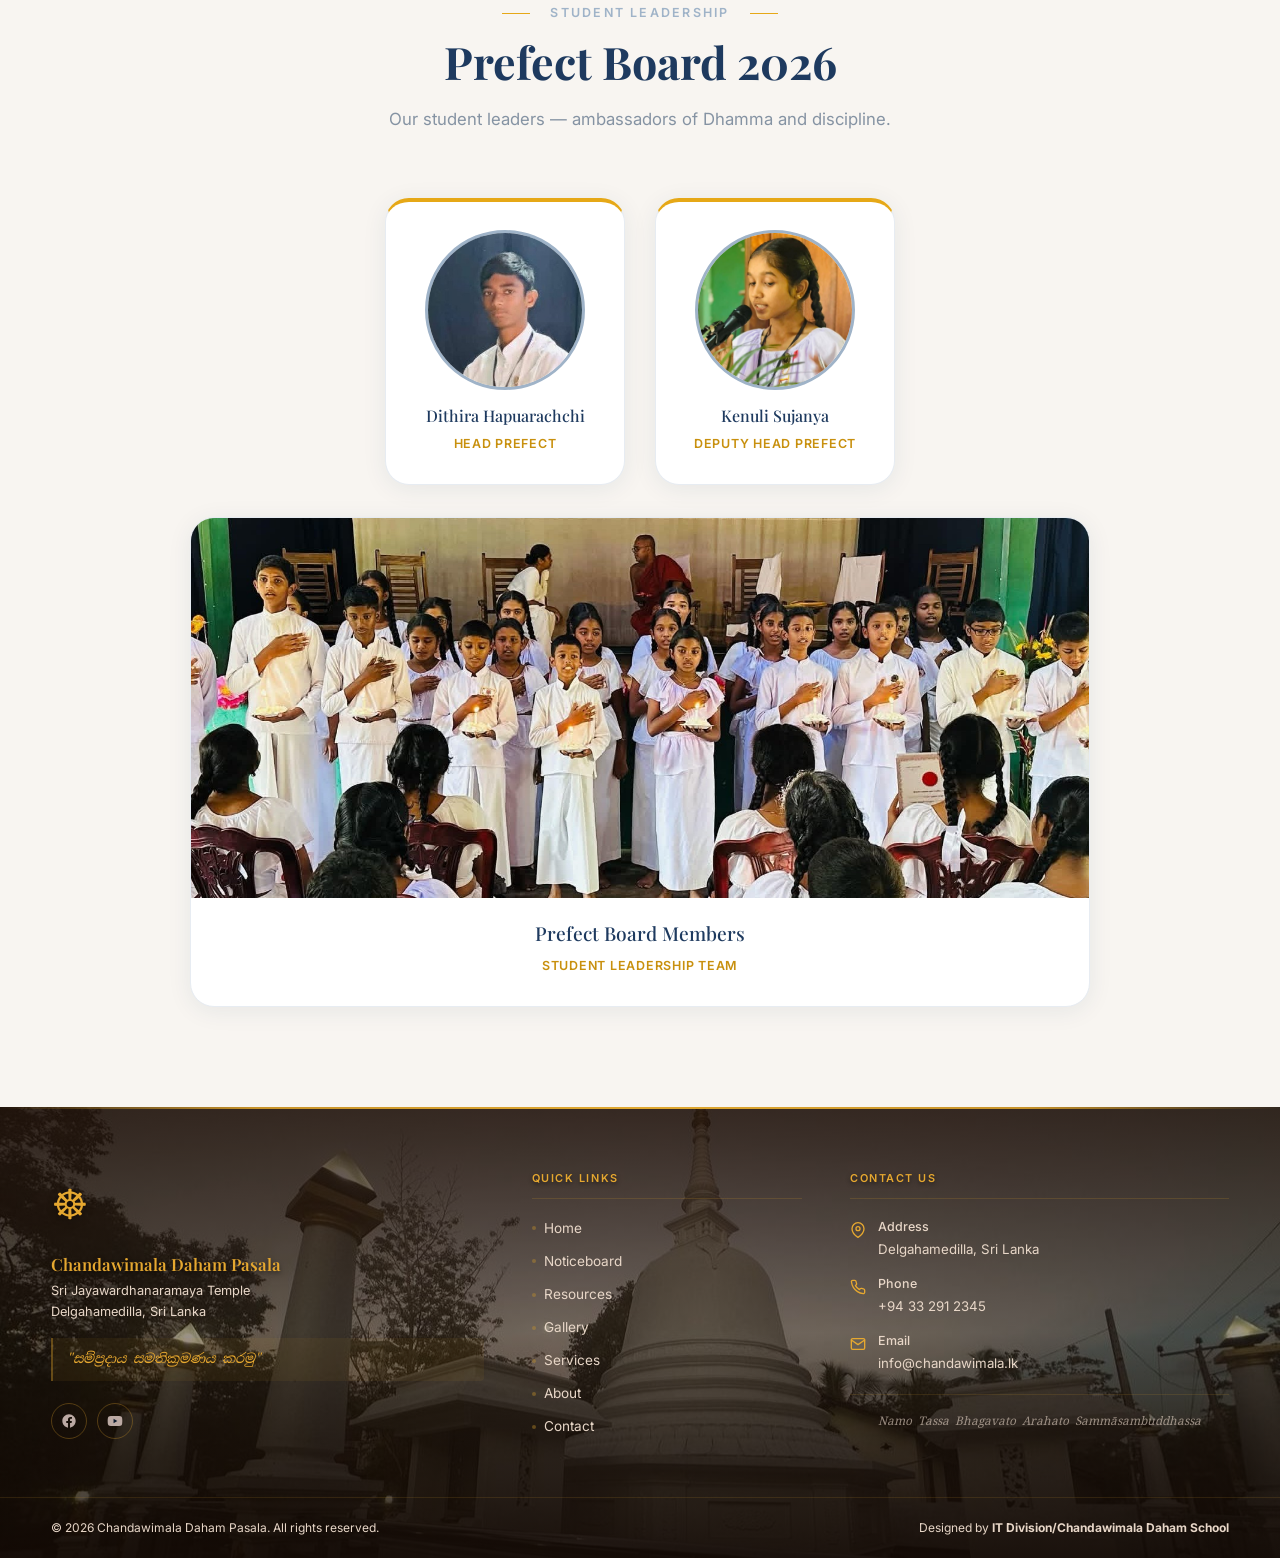
==== commit dac7ae69: "changed the footer" ====
--- a/about.html
+++ b/about.html
@@ -317,7 +317,7 @@
               </div>
               <div class="footer-contact-text">
                 <strong>Phone</strong>
-                +94 11 291 2345
+              +94 33 291 2345
               </div>
             </div>
 
